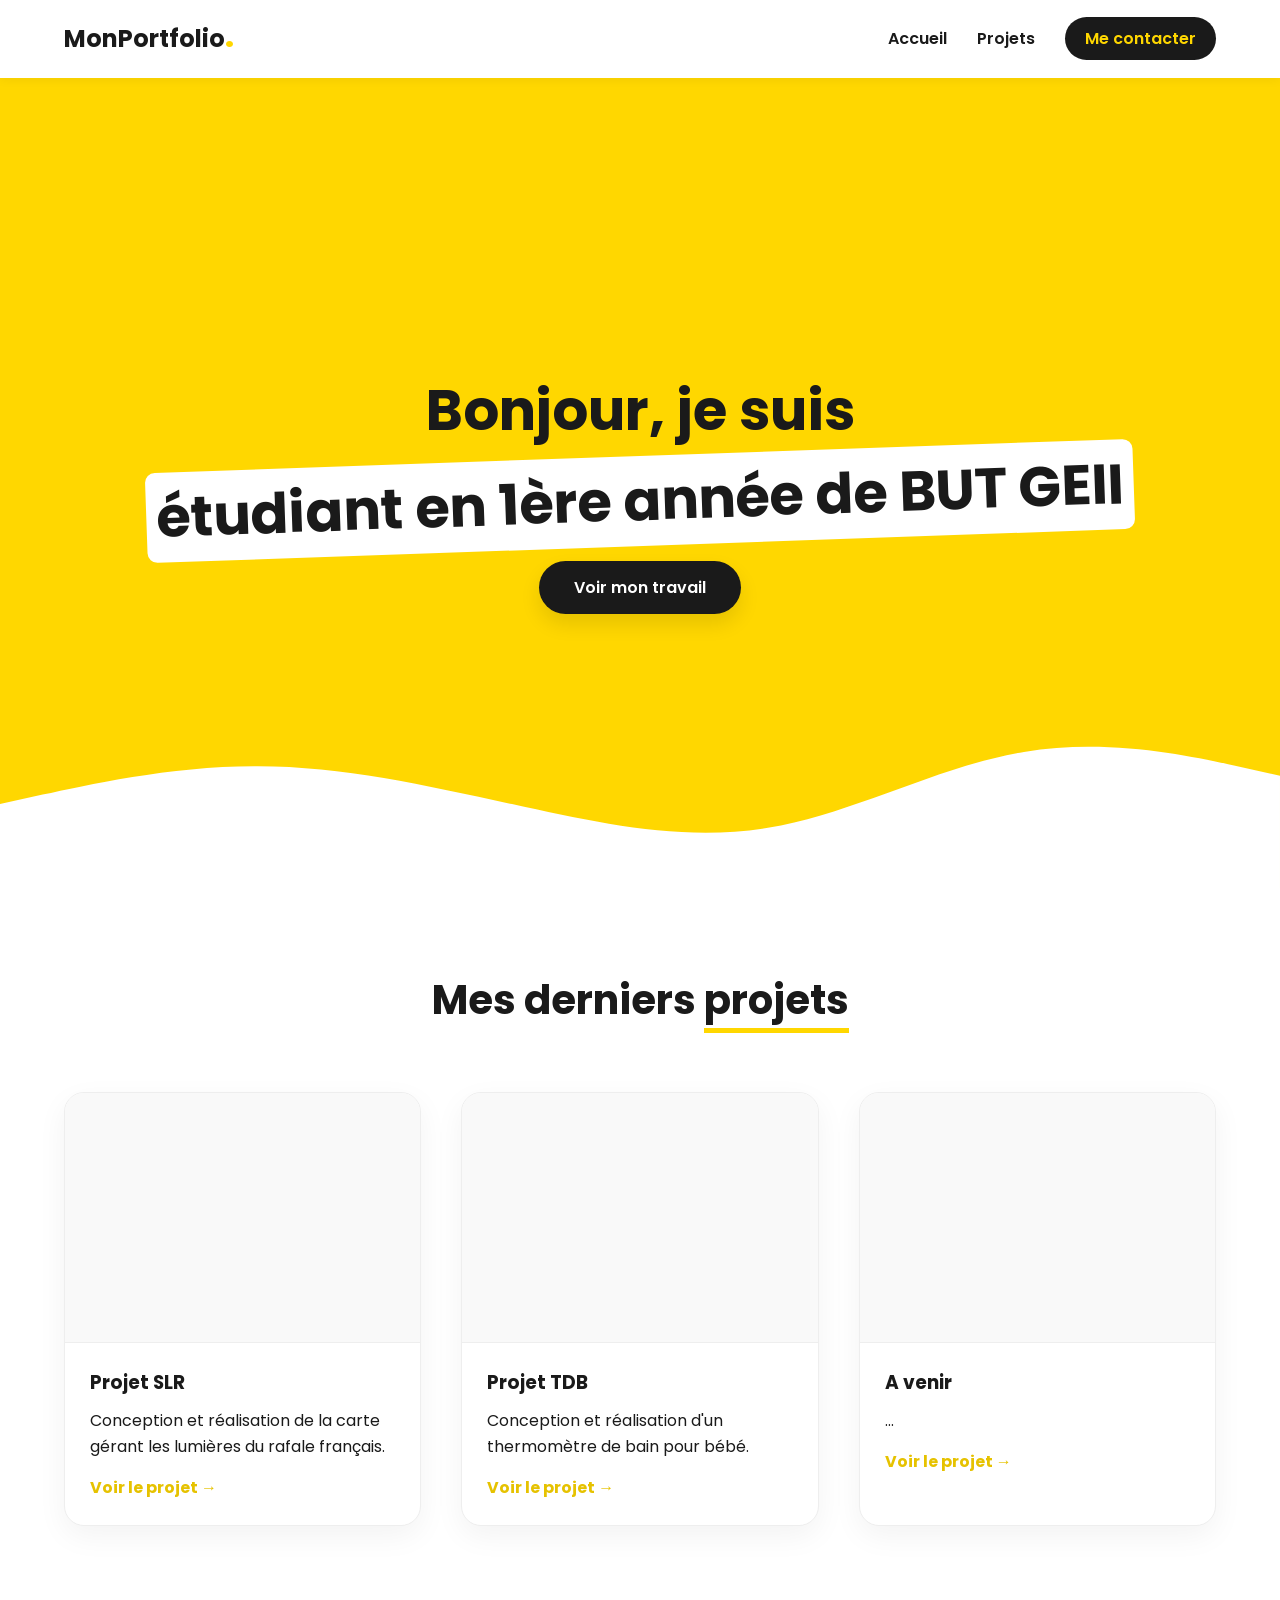
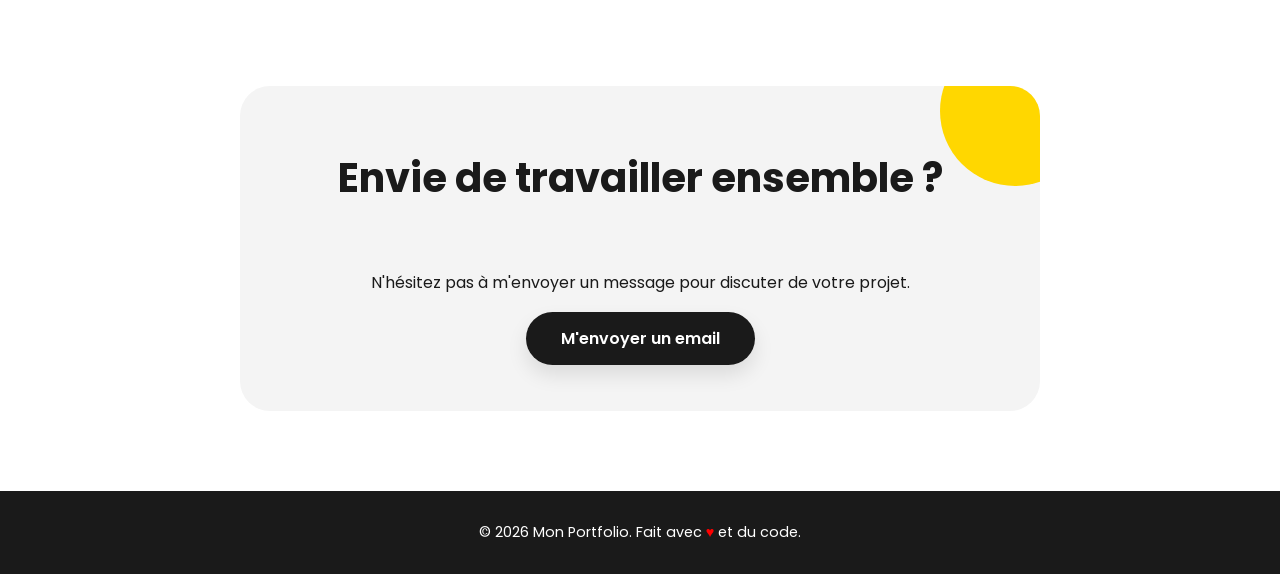
==== index.html @ 31f03b9d "Add files via upload" ====
<!DOCTYPE html>
<html lang="fr">
<head>
    <meta charset="UTF-8">
    <meta name="viewport" content="width=device-width, initial-scale=1.0">
    <meta http-equiv="X-UA-Compatible" content="ie=edge">
    <title>Mon Portfolio Créatif</title>
    <link href="https://fonts.googleapis.com/css2?family=Poppins:wght@300;600&display=swap" rel="stylesheet">
    <link rel="stylesheet" href="style.css">
</head>
<body>

    <nav class="navbar">
        <div class="logo">MonPortfolio<span class="dot">.</span></div>
        <ul>
            <li><a href="#hero">Accueil</a></li>
            <li><a href="#projets">Projets</a></li>
            <li><a href="#contact" class="btn-nav">Me contacter</a></li>
        </ul>
    </nav>

    <header id="hero">
        <div class="hero-content">
            <h1>Bonjour, je suis <span class="highlight">étudiant en 1ère année de BUT GEII</span></h1>
            <p></p>
            <a href="#projets" class="btn-main">Voir mon travail</a>
        </div>
        <div class="wave">
            <svg viewBox="0 0 1440 320" xmlns="http://www.w3.org/2000/svg">
                <path fill="#ffffff" fill-opacity="1" d="M0,224L48,213.3C96,203,192,181,288,181.3C384,181,480,203,576,224C672,245,768,267,864,250.7C960,235,1056,181,1152,165.3C1248,149,1344,171,1392,181.3L1440,192L1440,320L1392,320C1344,320,1248,320,1152,320C1056,320,960,320,864,320C768,320,672,320,576,320C480,320,384,320,288,320C192,320,96,320,48,320L0,320Z"></path>
            </svg>
        </div>
    </header>

    <main>
        <section id="projets">
            <h2>Mes derniers <span class="underline">projets</span></h2>
            
            <div class="grid-projets">
               <article class="card">
                    <div class="card-img img-SLR"></div>
                    
                    <div class="card-content">
                        <h3>Projet SLR</h3>
                        <p>Conception et réalisation de la carte gérant les lumières du rafale français.</p>
                        <a href="#">Voir le projet &rarr;</a>
                    </div> </article>

                <article class="card">
                    <div class="card-img img-TDB"></div> 
                    
                    <div class="card-content">
                        <h3>Projet TDB</h3>
                        <p>Conception et réalisation d'un thermomètre de bain pour bébé.</p>
                        <a href="#">Voir le projet &rarr;</a>
                    </div>
                </article>

                <article class="card">
                    <div class="card-img"></div>
                    <div class="card-content">
                        <h3>A venir</h3>
                        <p>...</p>
                        <a href="#">Voir le projet &rarr;</a>
                    </div>
                </article>
            </div>
        </section>

        <section id="contact">
            <div class="contact-box">
                <h2>Envie de travailler ensemble ?</h2>
                <p>N'hésitez pas à m'envoyer un message pour discuter de votre projet.</p>
                <a href="mailto:monemail@gmail.com" class="btn-main">M'envoyer un email</a>
            </div>
        </section>
    </main>

    <footer>
        <p>&copy; 2026 Mon Portfolio. Fait avec <span style="color:red">&hearts;</span> et du code.</p>
    </footer>

    <script src="script.js"></script>
</body>
</html>
---- style.css ----
/* --- RESET & VARIABLES --- */
:root {
    --primary: #FFD700; /* Jaune soleil */
    --primary-dark: #e6c200; /* Jaune plus foncé pour le survol */
    --dark: #1a1a1a;
    --light: #f4f4f4;
    --white: #ffffff;
    --font-main: 'Poppins', sans-serif;
}

* {
    margin: 0;
    padding: 0;
    box-sizing: border-box;
}

body {
    font-family: var(--font-main);
    background-color: var(--white);
    color: var(--dark);
    line-height: 1.6;
}

a { text-decoration: none; color: inherit; }
ul { list-style: none; }

/* --- NAVIGATION --- */
.navbar {
    display: flex;
    justify-content: space-between;
    align-items: center;
    padding: 20px 5%;
    background: var(--white);
    position: sticky; /* La barre reste en haut */
    top: 0;
    z-index: 1000;
    box-shadow: 0 2px 10px rgba(0,0,0,0.05);
}

.logo {
    font-weight: 700;
    font-size: 1.5rem;
}

.dot { color: var(--primary); font-size: 2rem; line-height: 0; }

.navbar ul { display: flex; gap: 30px; align-items: center; }

.navbar a {
    font-weight: 600;
    transition: color 0.3s;
}

.navbar a:hover { color: var(--primary-dark); }

/* Bouton spécial dans le menu */
.btn-nav {
    background: var(--dark);
    color: var(--primary) !important;
    padding: 10px 20px;
    border-radius: 50px; /* Forme pilule */
    transition: transform 0.3s ease;
}

.btn-nav:hover { transform: scale(1.05); }

/* --- HERO SECTION (HEADER) --- */
header {
    background-color: var(--primary); /* Fond jaune */
    height: 90vh; /* Prend presque tout l'écran */
    display: flex;
    flex-direction: column;
    justify-content: center;
    align-items: center;
    text-align: center;
    position: relative;
}

.hero-content h1 {
    font-size: 3.5rem;
    margin-bottom: 20px;
    color: var(--dark);
}

.highlight {
    background: var(--white);
    padding: 0 10px;
    border-radius: 10px; /* Coins arrondis légers */
    transform: rotate(-2deg); /* Petite rotation sympa */
    display: inline-block;
}

.hero-content p {
    font-size: 1.2rem;
    margin-bottom: 30px;
    max-width: 600px;
}

/* Bouton principal */
.btn-main {
    background: var(--dark);
    color: var(--white);
    padding: 15px 35px;
    font-weight: 600;
    border-radius: 50px;
    box-shadow: 0 10px 20px rgba(0,0,0,0.1);
    transition: all 0.3s ease;
}

.btn-main:hover {
    background: var(--white);
    color: var(--dark);
    transform: translateY(-5px);
}

/* La vague SVG en bas */
.wave {
    position: absolute;
    bottom: -1px; /* Pour éviter ligne blanche */
    left: 0;
    width: 100%;
    line-height: 0;
}

/* --- SECTION PROJETS --- */
#projets {
    padding: 80px 5%;
    background-color: var(--white);
}

h2 {
    text-align: center;
    font-size: 2.5rem;
    margin-bottom: 60px;
}

.underline {
    border-bottom: 5px solid var(--primary);
}

.grid-projets {
    display: grid;
    grid-template-columns: repeat(auto-fit, minmax(300px, 1fr)); /* Responsive auto */
    gap: 40px;
}

/* Cartes Projets */
.card {
    background: var(--white);
    border-radius: 20px; /* Formes arrondies */
    overflow: hidden;
    box-shadow: 0 10px 30px rgba(0,0,0,0.05);
    transition: transform 0.3s ease;
    border: 1px solid #eee;
}

.card:hover {
    transform: translateY(-10px);
    border-color: var(--primary);
}

.card-img {
    width: 100%;       /* Prend toute la largeur de la carte */
    height: 250px;     /* Hauteur FIXE pour que toutes les cartes soient égales */
    background-color: #f9f9f9; /* Couleur de fond derrière l'image */
    
    /* LA MAGIE POUR QUE L'IMAGE FIT BIEN : */
    background-size: contain;   /* Affiche l'image ENTIÈRE (pas de crop/zoom) */
    background-position: center; /* Centre l'image */
    background-repeat: no-repeat; /* Pas de répétition */
    border-bottom: 1px solid #eee; /* Petite séparation visuelle */
}

/* Tes images spécifiques */
.img-SLR {
    background-image: url('images/SLR.jpg');
}

.img-TDB {
    background-image: url('images/TDB.jpg');
}

.card-content { padding: 25px; }

.card-content h3 { margin-bottom: 10px; }

.card-content a {
    color: var(--primary-dark);
    font-weight: 700;
    margin-top: 15px;
    display: inline-block;
}

/* --- SECTION CONTACT --- */
#contact {
    padding: 80px 5%;
    display: flex;
    justify-content: center;
}

.contact-box {
    background: var(--light);
    padding: 60px;
    border-radius: 30px; /* Grosse courbe */
    text-align: center;
    width: 100%;
    max-width: 800px;
    position: relative;
    overflow: hidden;
}

/* Petite décoration jaune derrière */
.contact-box::before {
    content: '';
    position: absolute;
    top: -50px;
    right: -50px;
    width: 150px;
    height: 150px;
    background: var(--primary);
    border-radius: 50%;
    z-index: 0;
}

.contact-box h2, .contact-box p, .contact-box a {
    position: relative;
    z-index: 1;
}

.contact-box p { margin-bottom: 30px; }

/* --- FOOTER --- */
footer {
    text-align: center;
    padding: 30px;
    background: var(--dark);
    color: var(--white);
    font-size: 0.9rem;
}
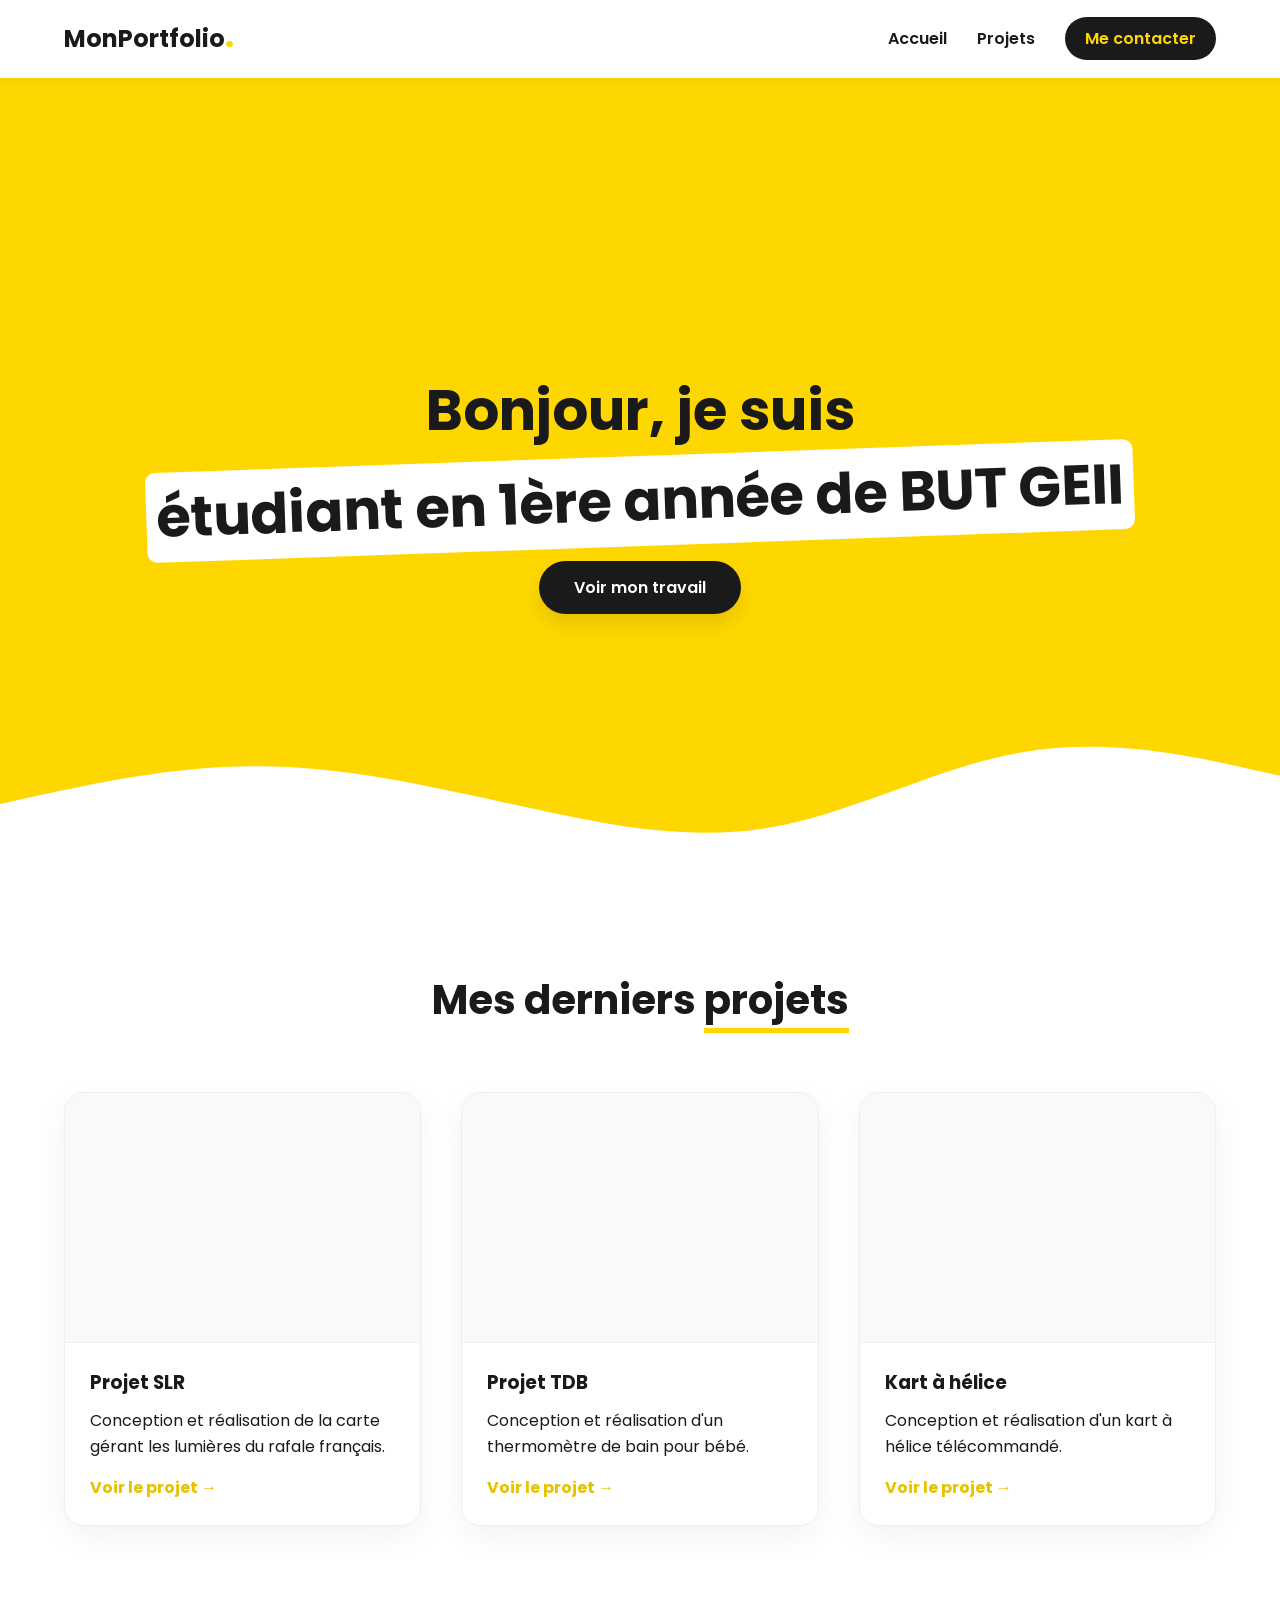
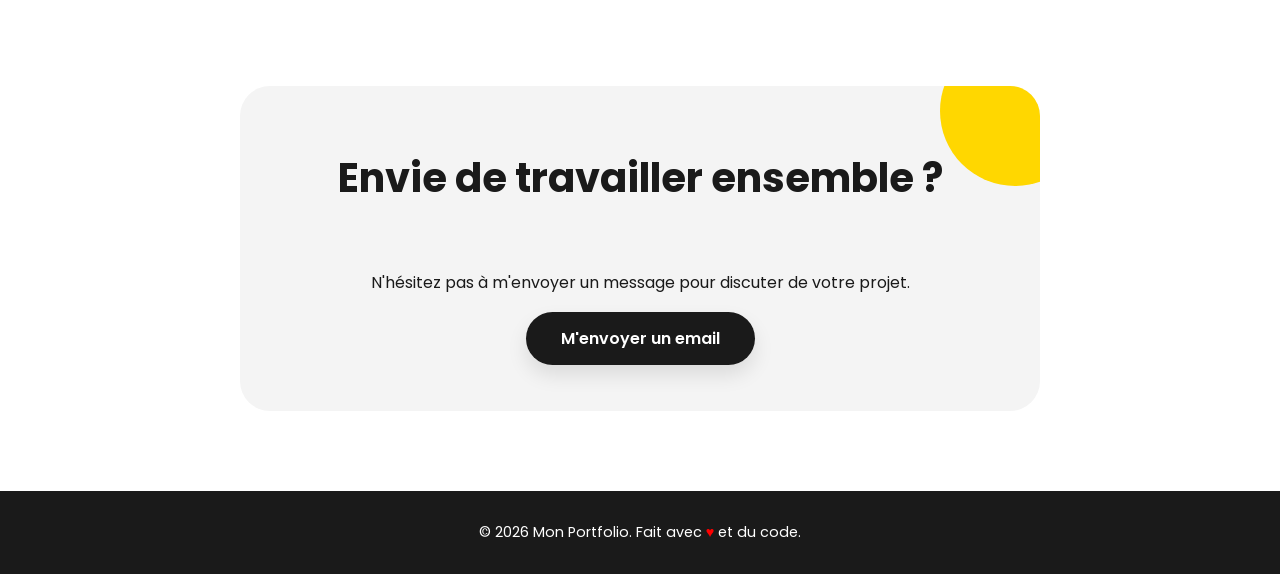
==== commit 06150b00: "Update index.html" ====
--- a/index.html
+++ b/index.html
@@ -59,8 +59,8 @@
                 <article class="card">
                     <div class="card-img"></div>
                     <div class="card-content">
-                        <h3>A venir</h3>
-                        <p>...</p>
+                        <h3>Kart à hélice</h3>
+                        <p>Conception et réalisation d'un kart à hélice télécommandé.</p>
                         <a href="#">Voir le projet &rarr;</a>
                     </div>
                 </article>
@@ -71,7 +71,7 @@
             <div class="contact-box">
                 <h2>Envie de travailler ensemble ?</h2>
                 <p>N'hésitez pas à m'envoyer un message pour discuter de votre projet.</p>
-                <a href="mailto:monemail@gmail.com" class="btn-main">M'envoyer un email</a>
+                <a href="mailto:aymeric.noirot@etu.u-bordeaux.fr" class="btn-main">M'envoyer un email</a>
             </div>
         </section>
     </main>
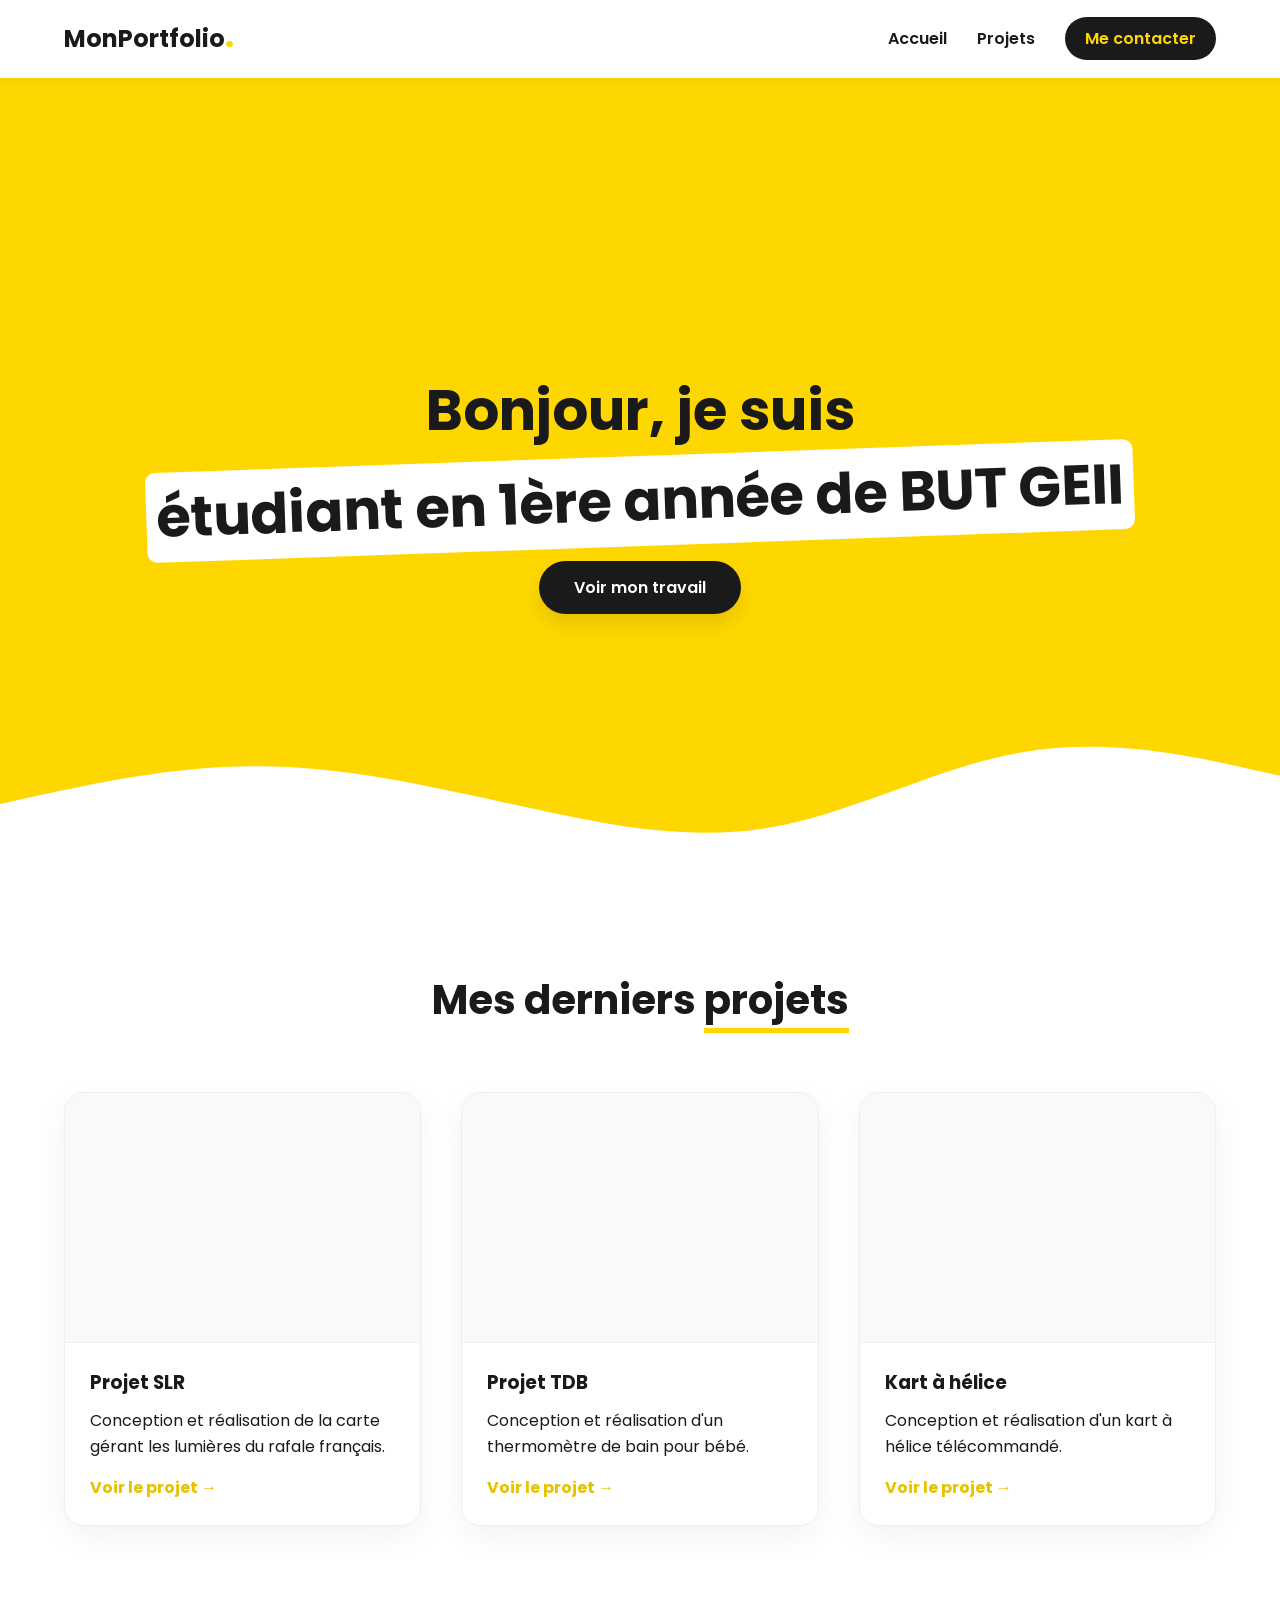
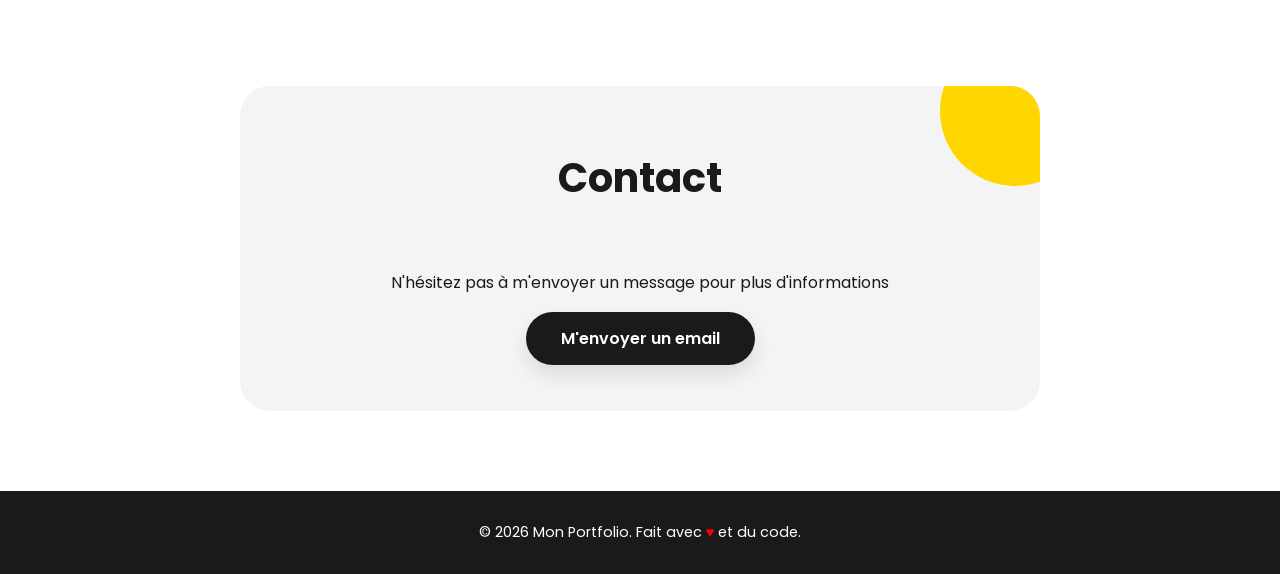
==== commit 2fcc5fb7: "maj" ====
--- a/index.html
+++ b/index.html
@@ -69,8 +69,8 @@
 
         <section id="contact">
             <div class="contact-box">
-                <h2>Envie de travailler ensemble ?</h2>
-                <p>N'hésitez pas à m'envoyer un message pour discuter de votre projet.</p>
+                <h2>Contact</h2>
+                <p>N'hésitez pas à m'envoyer un message pour plus d'informations</p>
                 <a href="mailto:aymeric.noirot@etu.u-bordeaux.fr" class="btn-main">M'envoyer un email</a>
             </div>
         </section>
--- a/style.css
+++ b/style.css
@@ -1,7 +1,7 @@
 /* --- RESET & VARIABLES --- */
 :root {
-    --primary: #FFD700; /* Jaune soleil */
-    --primary-dark: #e6c200; /* Jaune plus foncé pour le survol */
+    --primary: #FFD700; 
+    --primary-dark: #e6c200; 
     --dark: #1a1a1a;
     --light: #f4f4f4;
     --white: #ffffff;
@@ -31,7 +31,7 @@
     align-items: center;
     padding: 20px 5%;
     background: var(--white);
-    position: sticky; /* La barre reste en haut */
+    position: sticky; 
     top: 0;
     z-index: 1000;
     box-shadow: 0 2px 10px rgba(0,0,0,0.05);
@@ -53,21 +53,20 @@
 
 .navbar a:hover { color: var(--primary-dark); }
 
-/* Bouton spécial dans le menu */
 .btn-nav {
     background: var(--dark);
     color: var(--primary) !important;
     padding: 10px 20px;
-    border-radius: 50px; /* Forme pilule */
+    border-radius: 50px;
     transition: transform 0.3s ease;
 }
 
 .btn-nav:hover { transform: scale(1.05); }
 
-/* --- HERO SECTION (HEADER) --- */
+/* --- Hero (HEADER) --- */
 header {
-    background-color: var(--primary); /* Fond jaune */
-    height: 90vh; /* Prend presque tout l'écran */
+    background-color: var(--primary);
+    height: 90vh; 
     display: flex;
     flex-direction: column;
     justify-content: center;
@@ -85,8 +84,8 @@
 .highlight {
     background: var(--white);
     padding: 0 10px;
-    border-radius: 10px; /* Coins arrondis légers */
-    transform: rotate(-2deg); /* Petite rotation sympa */
+    border-radius: 10px;
+    transform: rotate(-2deg);
     display: inline-block;
 }
 
@@ -112,11 +111,10 @@
     color: var(--dark);
     transform: translateY(-5px);
 }
-
-/* La vague SVG en bas */
+/* Vague décorative en bas du header */
 .wave {
     position: absolute;
-    bottom: -1px; /* Pour éviter ligne blanche */
+    bottom: -1px; 
     left: 0;
     width: 100%;
     line-height: 0;
@@ -140,14 +138,14 @@
 
 .grid-projets {
     display: grid;
-    grid-template-columns: repeat(auto-fit, minmax(300px, 1fr)); /* Responsive auto */
+    grid-template-columns: repeat(auto-fit, minmax(300px, 1fr)); 
     gap: 40px;
 }
 
 /* Cartes Projets */
 .card {
     background: var(--white);
-    border-radius: 20px; /* Formes arrondies */
+    border-radius: 20px; 
     overflow: hidden;
     box-shadow: 0 10px 30px rgba(0,0,0,0.05);
     transition: transform 0.3s ease;
@@ -160,18 +158,17 @@
 }
 
 .card-img {
-    width: 100%;       /* Prend toute la largeur de la carte */
-    height: 250px;     /* Hauteur FIXE pour que toutes les cartes soient égales */
-    background-color: #f9f9f9; /* Couleur de fond derrière l'image */
+    width: 100%;  
+    height: 250px;     
+    background-color: #f9f9f9; 
     
-    /* LA MAGIE POUR QUE L'IMAGE FIT BIEN : */
-    background-size: contain;   /* Affiche l'image ENTIÈRE (pas de crop/zoom) */
-    background-position: center; /* Centre l'image */
-    background-repeat: no-repeat; /* Pas de répétition */
-    border-bottom: 1px solid #eee; /* Petite séparation visuelle */
-}
-
-/* Tes images spécifiques */
+    background-size: contain;   
+    background-position: center; 
+    background-repeat: no-repeat; 
+    border-bottom: 1px solid #eee;
+}
+
+/*images*/
 .img-SLR {
     background-image: url('images/SLR.jpg');
 }
@@ -201,7 +198,7 @@
 .contact-box {
     background: var(--light);
     padding: 60px;
-    border-radius: 30px; /* Grosse courbe */
+    border-radius: 30px;
     text-align: center;
     width: 100%;
     max-width: 800px;
@@ -209,7 +206,6 @@
     overflow: hidden;
 }
 
-/* Petite décoration jaune derrière */
 .contact-box::before {
     content: '';
     position: absolute;
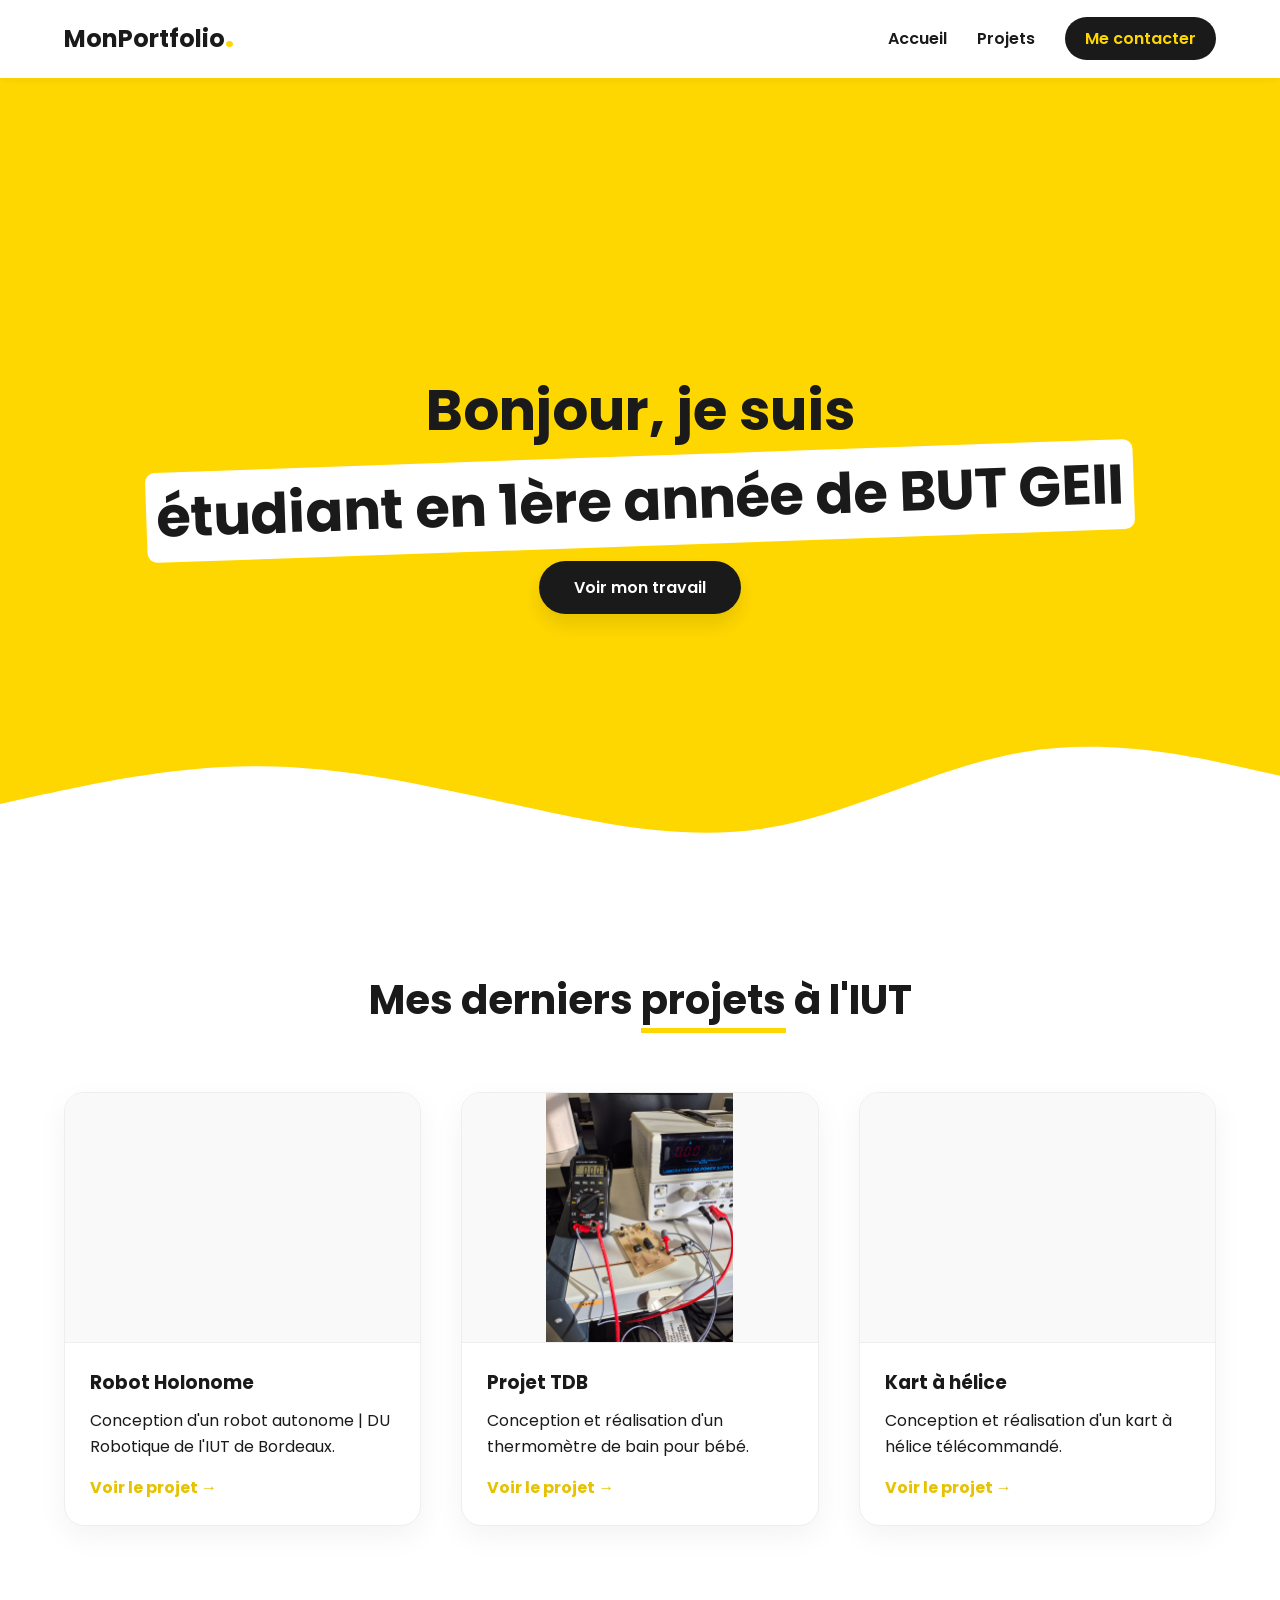
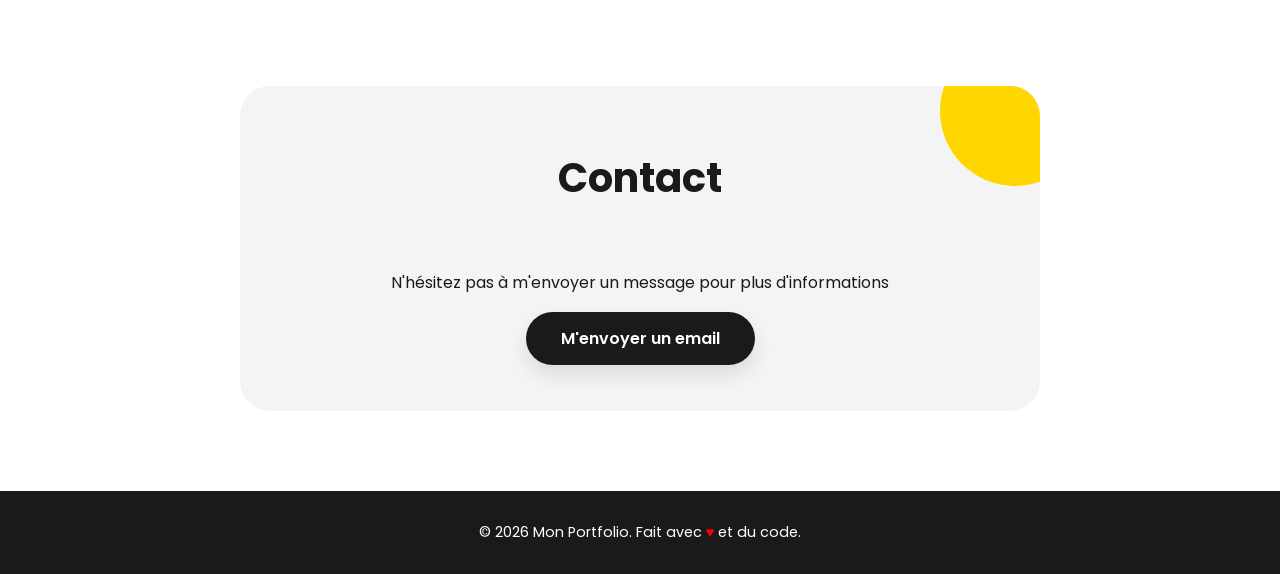
==== commit c429969b: "images" ====
--- a/index.html
+++ b/index.html
@@ -34,16 +34,16 @@
 
     <main>
         <section id="projets">
-            <h2>Mes derniers <span class="underline">projets</span></h2>
+            <h2>Mes derniers <span class="underline">projets</span> à l'IUT</h2>
             
             <div class="grid-projets">
                <article class="card">
-                    <div class="card-img img-SLR"></div>
+                    <div class="card-img img-holonome"></div>
                     
                     <div class="card-content">
-                        <h3>Projet SLR</h3>
-                        <p>Conception et réalisation de la carte gérant les lumières du rafale français.</p>
-                        <a href="#">Voir le projet &rarr;</a>
+                        <h3>Robot Holonome</h3>
+                        <p>Conception d'un robot autonome | DU Robotique de l'IUT de Bordeaux.</p>
+                        <a href="#/projets/robot-holonome">Voir le projet &rarr;</a>
                     </div> </article>
 
                 <article class="card">
@@ -52,16 +52,16 @@
                     <div class="card-content">
                         <h3>Projet TDB</h3>
                         <p>Conception et réalisation d'un thermomètre de bain pour bébé.</p>
-                        <a href="#">Voir le projet &rarr;</a>
+                        <a href="#/projets/projet TDB">Voir le projet &rarr;</a>
                     </div>
                 </article>
 
                 <article class="card">
-                    <div class="card-img"></div>
+                    <div class="card-img img-KAH"></div>
                     <div class="card-content">
                         <h3>Kart à hélice</h3>
                         <p>Conception et réalisation d'un kart à hélice télécommandé.</p>
-                        <a href="#">Voir le projet &rarr;</a>
+                        <a href="#/projets/kart-a-helice">Voir le projet &rarr;</a>
                     </div>
                 </article>
             </div>
--- a/style.css
+++ b/style.css
@@ -1,3 +1,7 @@
+html {
+    scroll-behavior: smooth;
+}
+
 /* --- RESET & VARIABLES --- */
 :root {
     --primary: #FFD700; 
@@ -118,6 +122,7 @@
     left: 0;
     width: 100%;
     line-height: 0;
+    pointer-events: none;
 }
 
 /* --- SECTION PROJETS --- */
@@ -169,8 +174,12 @@
 }
 
 /*images*/
-.img-SLR {
-    background-image: url('images/SLR.jpg');
+.img-robot-holonome {
+    background-image: url('images/holonome.jpg');
+}
+
+.img-kah {
+    background-image: url('images/KAH.jpg');
 }
 
 .img-TDB {
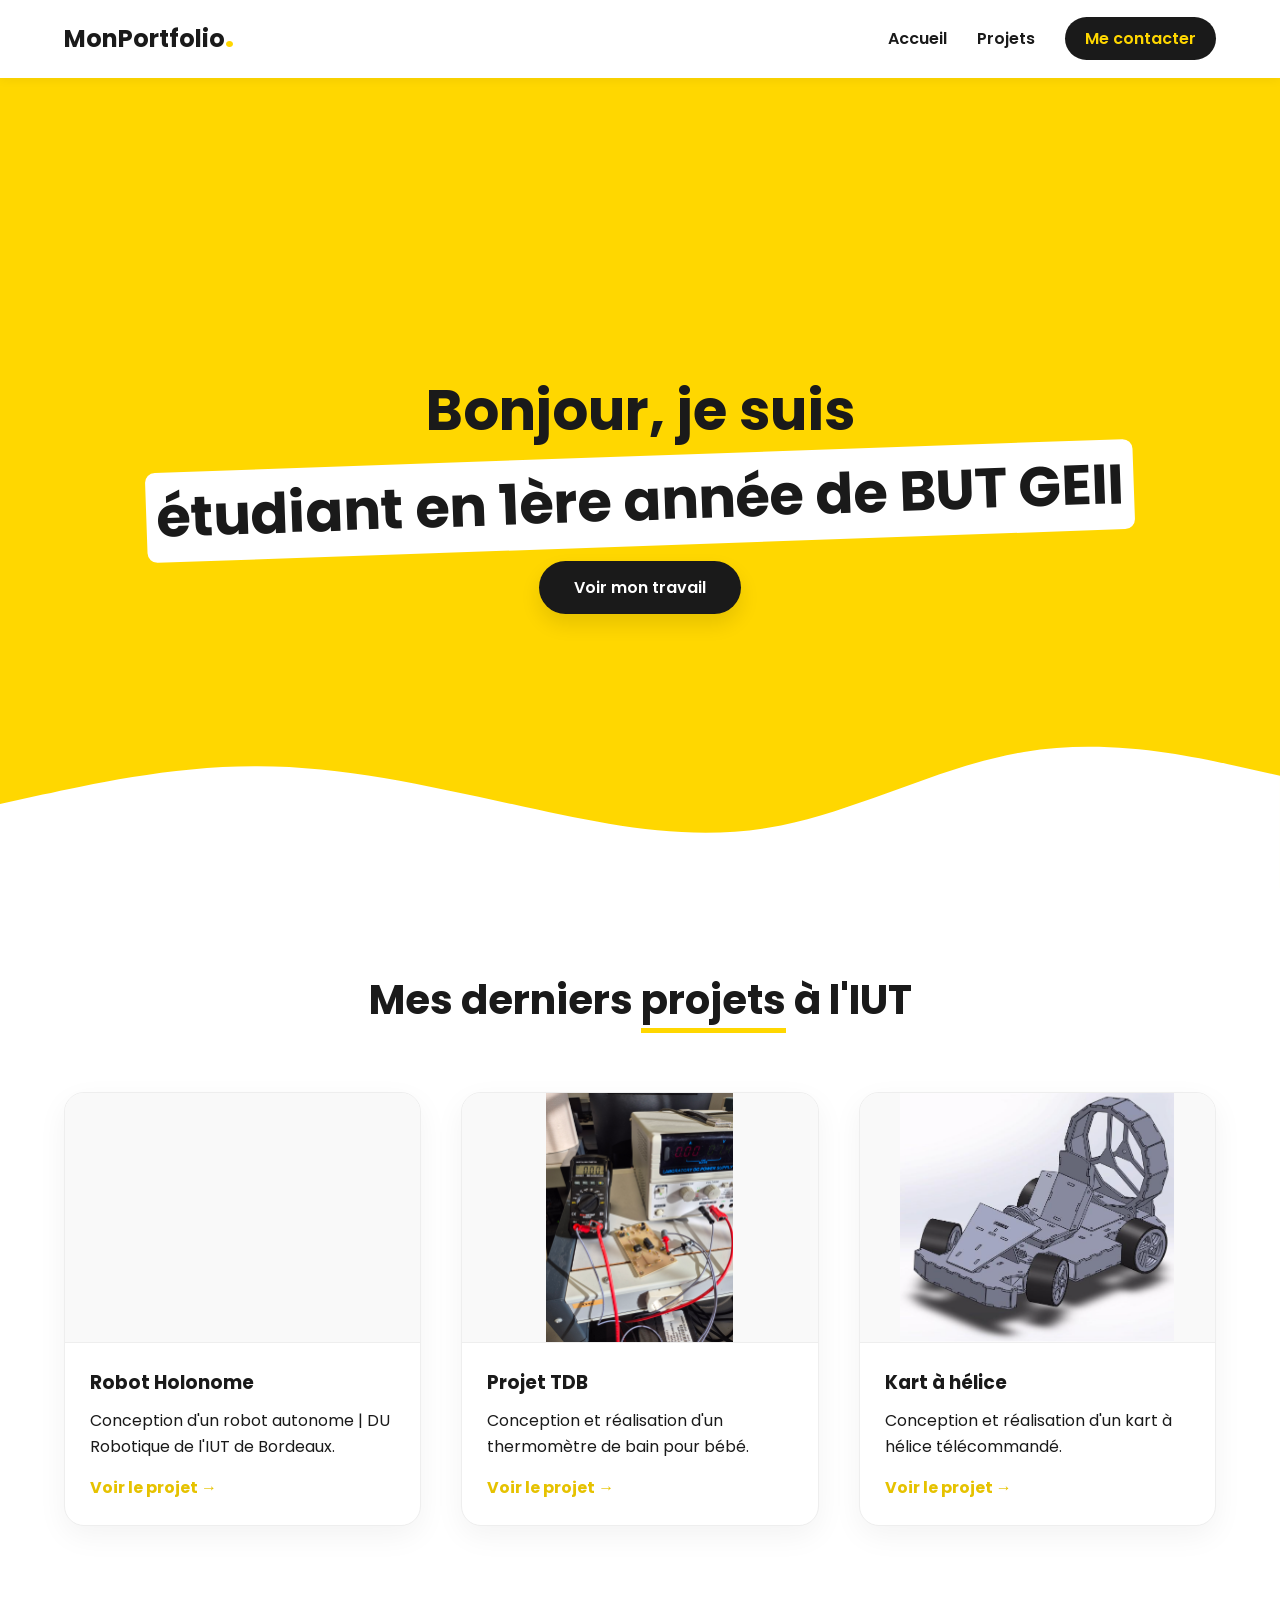
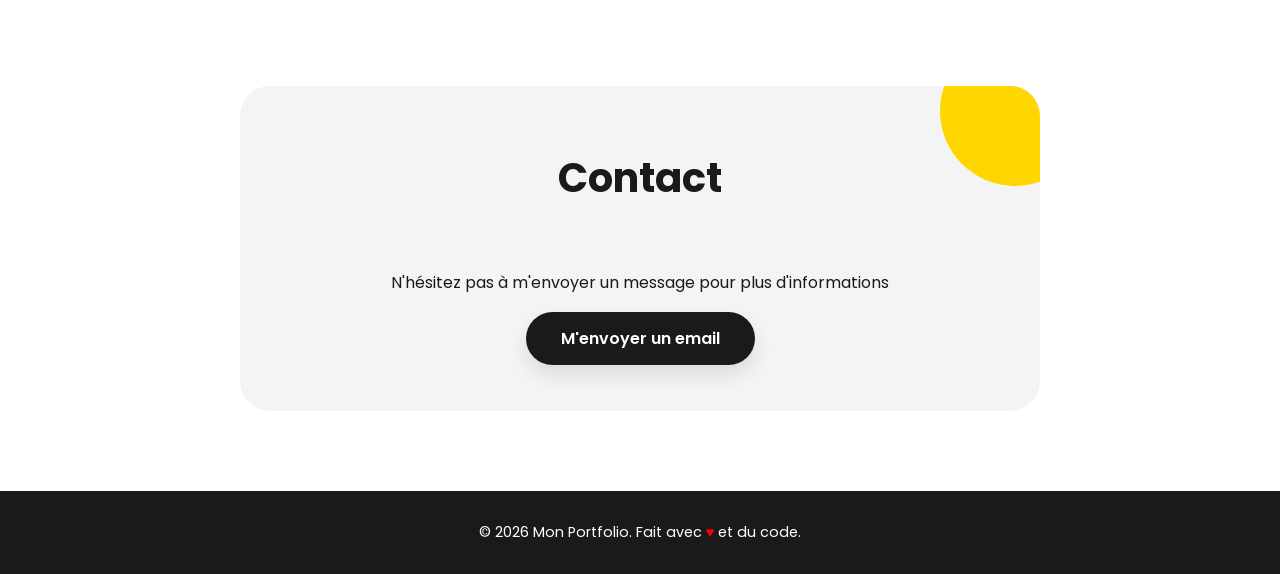
==== commit bdc94325: "image fix" ====
--- a/index.html
+++ b/index.html
@@ -43,7 +43,7 @@
                     <div class="card-content">
                         <h3>Robot Holonome</h3>
                         <p>Conception d'un robot autonome | DU Robotique de l'IUT de Bordeaux.</p>
-                        <a href="#/projets/robot-holonome">Voir le projet &rarr;</a>
+                        <a href="projets/robot-holonome.html">Voir le projet &rarr;</a>
                     </div> </article>
 
                 <article class="card">
@@ -52,7 +52,7 @@
                     <div class="card-content">
                         <h3>Projet TDB</h3>
                         <p>Conception et réalisation d'un thermomètre de bain pour bébé.</p>
-                        <a href="#/projets/projet TDB">Voir le projet &rarr;</a>
+                        <a href="projets/tdb.html">Voir le projet &rarr;</a>
                     </div>
                 </article>
 
@@ -61,7 +61,7 @@
                     <div class="card-content">
                         <h3>Kart à hélice</h3>
                         <p>Conception et réalisation d'un kart à hélice télécommandé.</p>
-                        <a href="#/projets/kart-a-helice">Voir le projet &rarr;</a>
+                        <a href="projets/kah.html">Voir le projet &rarr;</a>
                     </div>
                 </article>
             </div>
--- a/style.css
+++ b/style.css
@@ -178,7 +178,7 @@
     background-image: url('images/holonome.jpg');
 }
 
-.img-kah {
+.img-KAH {
     background-image: url('images/KAH.jpg');
 }
 
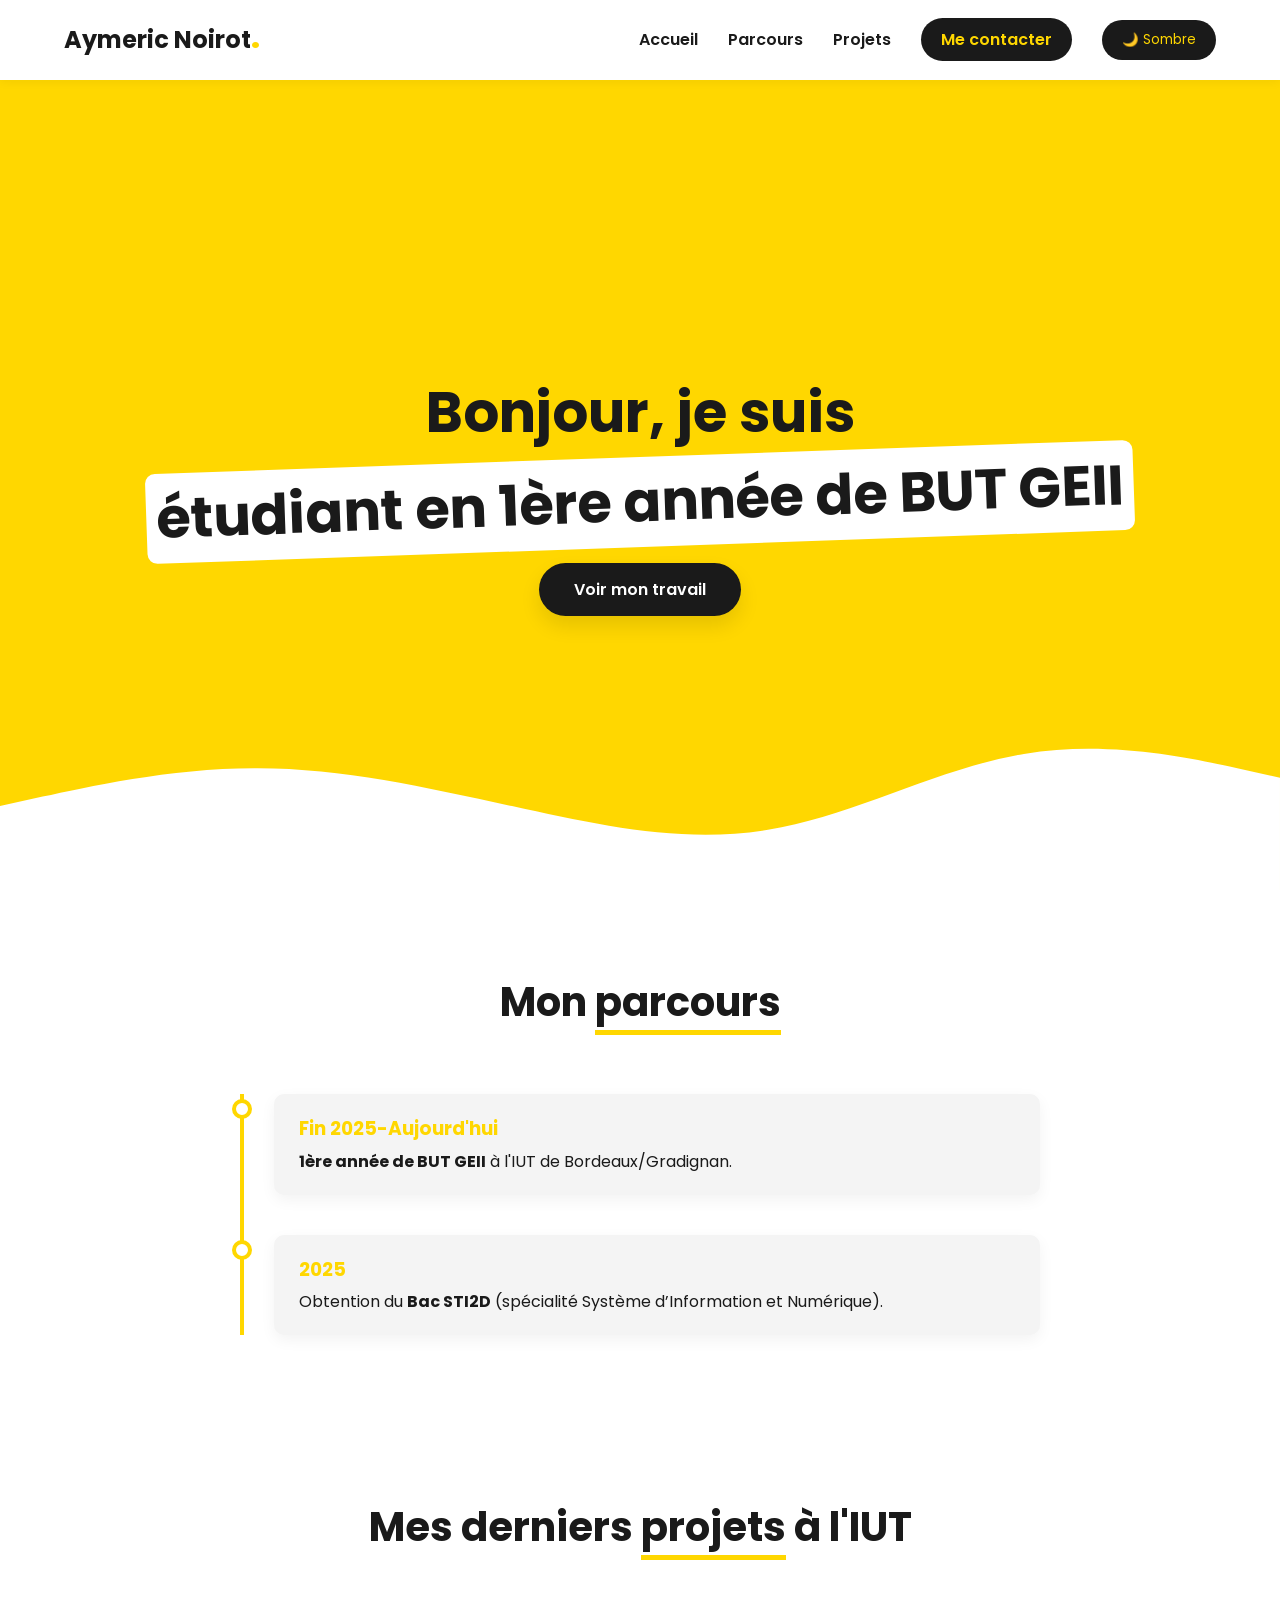
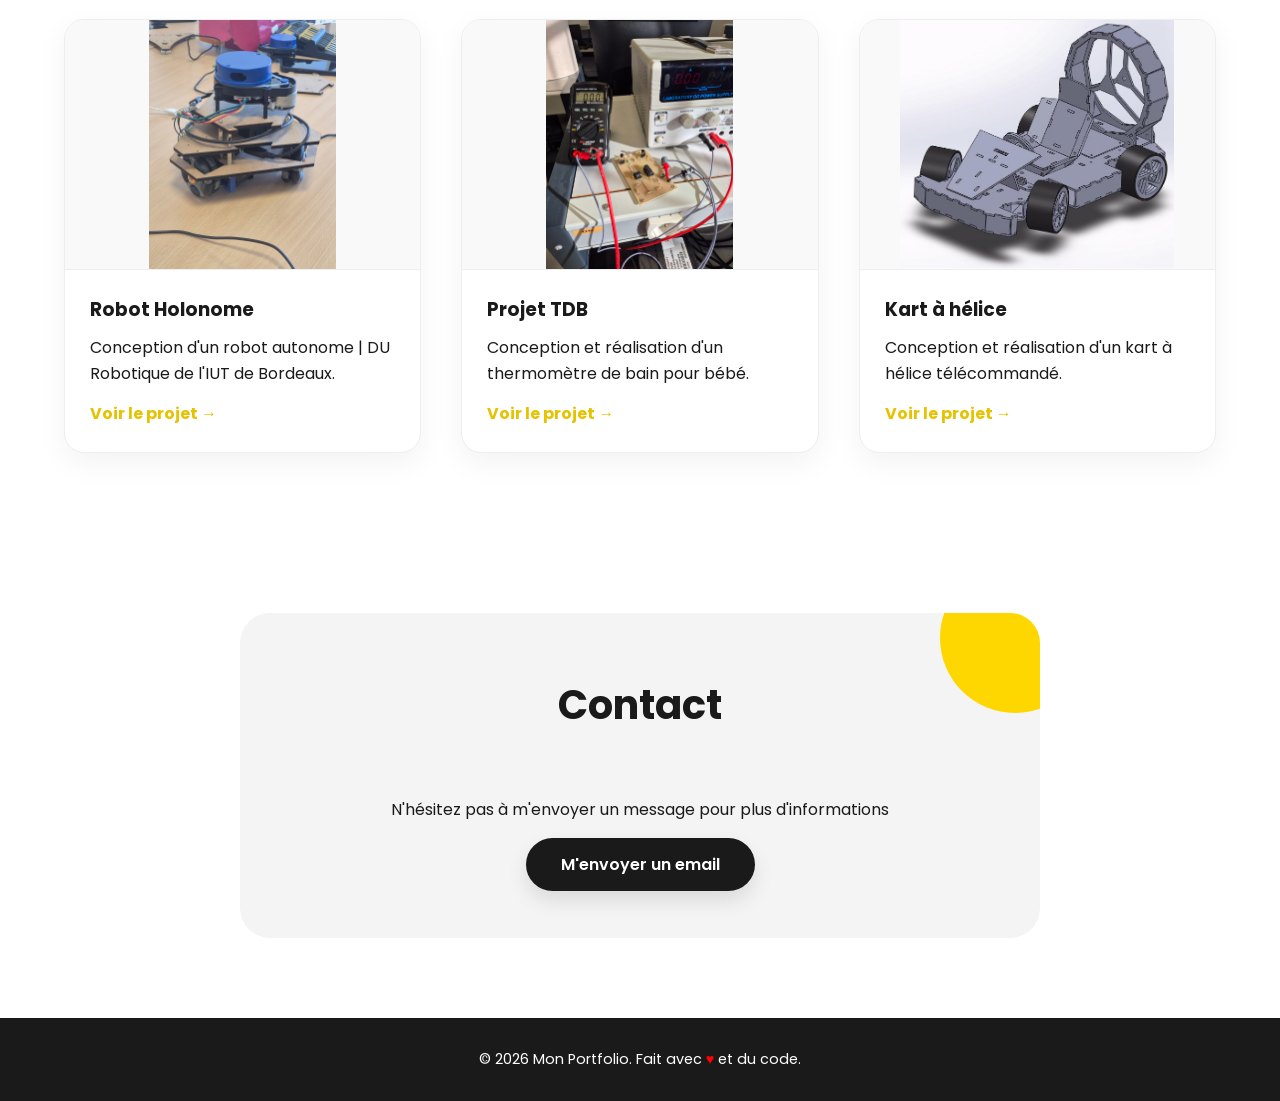
==== commit cf15e77f: "ajout page kah" ====
--- a/index.html
+++ b/index.html
@@ -1,21 +1,32 @@
 <!DOCTYPE html>
 <html lang="fr">
+
+<head>
+    <link rel="stylesheet" href="style.css"> <script>
+        if (localStorage.getItem('theme') === 'dark') {
+            document.documentElement.setAttribute('data-theme', 'dark');
+        }
+    </script>
+</head>
+
 <head>
     <meta charset="UTF-8">
     <meta name="viewport" content="width=device-width, initial-scale=1.0">
     <meta http-equiv="X-UA-Compatible" content="ie=edge">
-    <title>Mon Portfolio Créatif</title>
+    <title>Portfolio GEII</title>
     <link href="https://fonts.googleapis.com/css2?family=Poppins:wght@300;600&display=swap" rel="stylesheet">
     <link rel="stylesheet" href="style.css">
 </head>
 <body>
 
     <nav class="navbar">
-        <div class="logo">MonPortfolio<span class="dot">.</span></div>
+        <div class="logo">Aymeric Noirot<span class="dot">.</span></div>
         <ul>
             <li><a href="#hero">Accueil</a></li>
+            <li><a href="#parcours">Parcours</a></li>
             <li><a href="#projets">Projets</a></li>
             <li><a href="#contact" class="btn-nav">Me contacter</a></li>
+            <li><button id="theme-toggle" class="btn-nav" style="cursor: pointer; border: none; font-family: inherit;">🌙 Sombre</button></li>
         </ul>
     </nav>
 
@@ -27,18 +38,38 @@
         </div>
         <div class="wave">
             <svg viewBox="0 0 1440 320" xmlns="http://www.w3.org/2000/svg">
-                <path fill="#ffffff" fill-opacity="1" d="M0,224L48,213.3C96,203,192,181,288,181.3C384,181,480,203,576,224C672,245,768,267,864,250.7C960,235,1056,181,1152,165.3C1248,149,1344,171,1392,181.3L1440,192L1440,320L1392,320C1344,320,1248,320,1152,320C1056,320,960,320,864,320C768,320,672,320,576,320C480,320,384,320,288,320C192,320,96,320,48,320L0,320Z"></path>
+                <path fill-opacity="1" d="M0,224L48,213.3C96,203,192,181,288,181.3C384,181,480,203,576,224C672,245,768,267,864,250.7C960,235,1056,181,1152,165.3C1248,149,1344,171,1392,181.3L1440,192L1440,320L1392,320C1344,320,1248,320,1152,320C1056,320,960,320,864,320C768,320,672,320,576,320C480,320,384,320,288,320C192,320,96,320,48,320L0,320Z"></path>
             </svg>
         </div>
     </header>
 
+    <main>
+        <section id="parcours">
+            <h2>Mon <span class="underline">parcours</span></h2>
+            <div class="timeline">
+                <div class="timeline-item">
+                    <div class="timeline-dot"></div>
+                    <div class="timeline-content">
+                        <h3> Fin 2025-Aujourd'hui</h3>
+                        <p><strong>1ère année de BUT GEII</strong> à l'IUT de Bordeaux/Gradignan.</p>
+                    </div>
+                </div>
+                <div class="timeline-item">
+                    <div class="timeline-dot"></div>
+                    <div class="timeline-content">
+                        <h3>2025</h3>
+                        <p>Obtention du <strong>Bac STI2D</strong> (spécialité Système d’Information et Numérique).</p>
+                    </div>
+                </div>
+            </div>
+        </section>
     <main>
         <section id="projets">
             <h2>Mes derniers <span class="underline">projets</span> à l'IUT</h2>
             
             <div class="grid-projets">
                <article class="card">
-                    <div class="card-img img-holonome"></div>
+                    <div class="card-img img-robot-holonome"></div>
                     
                     <div class="card-content">
                         <h3>Robot Holonome</h3>
--- a/style.css
+++ b/style.css
@@ -153,7 +153,7 @@
     border-radius: 20px; 
     overflow: hidden;
     box-shadow: 0 10px 30px rgba(0,0,0,0.05);
-    transition: transform 0.3s ease;
+    transition: transform 0.3s ease, background-color 0.5s ease, border-color 0.5s ease;
     border: 1px solid #eee;
 }
 
@@ -175,7 +175,7 @@
 
 /*images*/
 .img-robot-holonome {
-    background-image: url('images/holonome.jpg');
+    background-image: url('images/RobotHolonome.jpg');
 }
 
 .img-KAH {
@@ -241,4 +241,80 @@
     background: var(--dark);
     color: var(--white);
     font-size: 0.9rem;
+}
+
+/* --- THEME SOMBRE ET TRANSITIONS --- */
+body, .navbar, .contact-box, .btn-main, section, h1, h2, h3, p, .timeline-content {
+    transition: background-color 0.5s ease, color 0.5s ease, border-color 0.5s ease;
+}
+
+
+.wave path {
+    fill: var(--white);
+    transition: fill 0.5s ease;
+}
+
+[data-theme="dark"] {
+    --primary: #a855f7;
+    --primary-dark: #9333ea;
+    --dark: #f8f9fa;
+    --light: #1e1e24;
+    --white: #121215;
+}
+
+[data-theme="dark"] .card {
+    border-color: transparent;
+    background-color: var(--light);
+}
+
+[data-theme="dark"] .card-img {
+    border-bottom: 1px solid #2a2a30;
+    background-color: #121215;
+}
+
+/* --- SECTION PARCOURS --- */
+#parcours {
+    padding: 80px 5%;
+    background-color: var(--white);
+}
+
+.timeline {
+    max-width: 800px;
+    margin: 0 auto;
+    position: relative;
+    padding-left: 30px;
+    border-left: 4px solid var(--primary);
+}
+
+.timeline-item {
+    position: relative;
+    margin-bottom: 40px;
+}
+
+.timeline-item:last-child {
+    margin-bottom: 0;
+}
+
+.timeline-dot {
+    position: absolute;
+    left: -42px;
+    top: 5px;
+    width: 20px;
+    height: 20px;
+    background-color: var(--white);
+    border: 4px solid var(--primary);
+    border-radius: 50%;
+    transition: background-color 0.5s ease, border-color 0.5s ease;
+}
+
+.timeline-content {
+    background: var(--light);
+    padding: 20px 25px;
+    border-radius: 10px;
+    box-shadow: 0 5px 15px rgba(0,0,0,0.05);
+}
+
+.timeline-content h3 {
+    color: var(--primary);
+    margin-bottom: 5px;
 }
--- a/style.css
+++ b/style.css
@@ -153,7 +153,7 @@
     border-radius: 20px; 
     overflow: hidden;
     box-shadow: 0 10px 30px rgba(0,0,0,0.05);
-    transition: transform 0.3s ease;
+    transition: transform 0.3s ease, background-color 0.5s ease, border-color 0.5s ease;
     border: 1px solid #eee;
 }
 
@@ -175,7 +175,7 @@
 
 /*images*/
 .img-robot-holonome {
-    background-image: url('images/holonome.jpg');
+    background-image: url('images/RobotHolonome.jpg');
 }
 
 .img-KAH {
@@ -241,4 +241,80 @@
     background: var(--dark);
     color: var(--white);
     font-size: 0.9rem;
+}
+
+/* --- THEME SOMBRE ET TRANSITIONS --- */
+body, .navbar, .contact-box, .btn-main, section, h1, h2, h3, p, .timeline-content {
+    transition: background-color 0.5s ease, color 0.5s ease, border-color 0.5s ease;
+}
+
+
+.wave path {
+    fill: var(--white);
+    transition: fill 0.5s ease;
+}
+
+[data-theme="dark"] {
+    --primary: #a855f7;
+    --primary-dark: #9333ea;
+    --dark: #f8f9fa;
+    --light: #1e1e24;
+    --white: #121215;
+}
+
+[data-theme="dark"] .card {
+    border-color: transparent;
+    background-color: var(--light);
+}
+
+[data-theme="dark"] .card-img {
+    border-bottom: 1px solid #2a2a30;
+    background-color: #121215;
+}
+
+/* --- SECTION PARCOURS --- */
+#parcours {
+    padding: 80px 5%;
+    background-color: var(--white);
+}
+
+.timeline {
+    max-width: 800px;
+    margin: 0 auto;
+    position: relative;
+    padding-left: 30px;
+    border-left: 4px solid var(--primary);
+}
+
+.timeline-item {
+    position: relative;
+    margin-bottom: 40px;
+}
+
+.timeline-item:last-child {
+    margin-bottom: 0;
+}
+
+.timeline-dot {
+    position: absolute;
+    left: -42px;
+    top: 5px;
+    width: 20px;
+    height: 20px;
+    background-color: var(--white);
+    border: 4px solid var(--primary);
+    border-radius: 50%;
+    transition: background-color 0.5s ease, border-color 0.5s ease;
+}
+
+.timeline-content {
+    background: var(--light);
+    padding: 20px 25px;
+    border-radius: 10px;
+    box-shadow: 0 5px 15px rgba(0,0,0,0.05);
+}
+
+.timeline-content h3 {
+    color: var(--primary);
+    margin-bottom: 5px;
 }
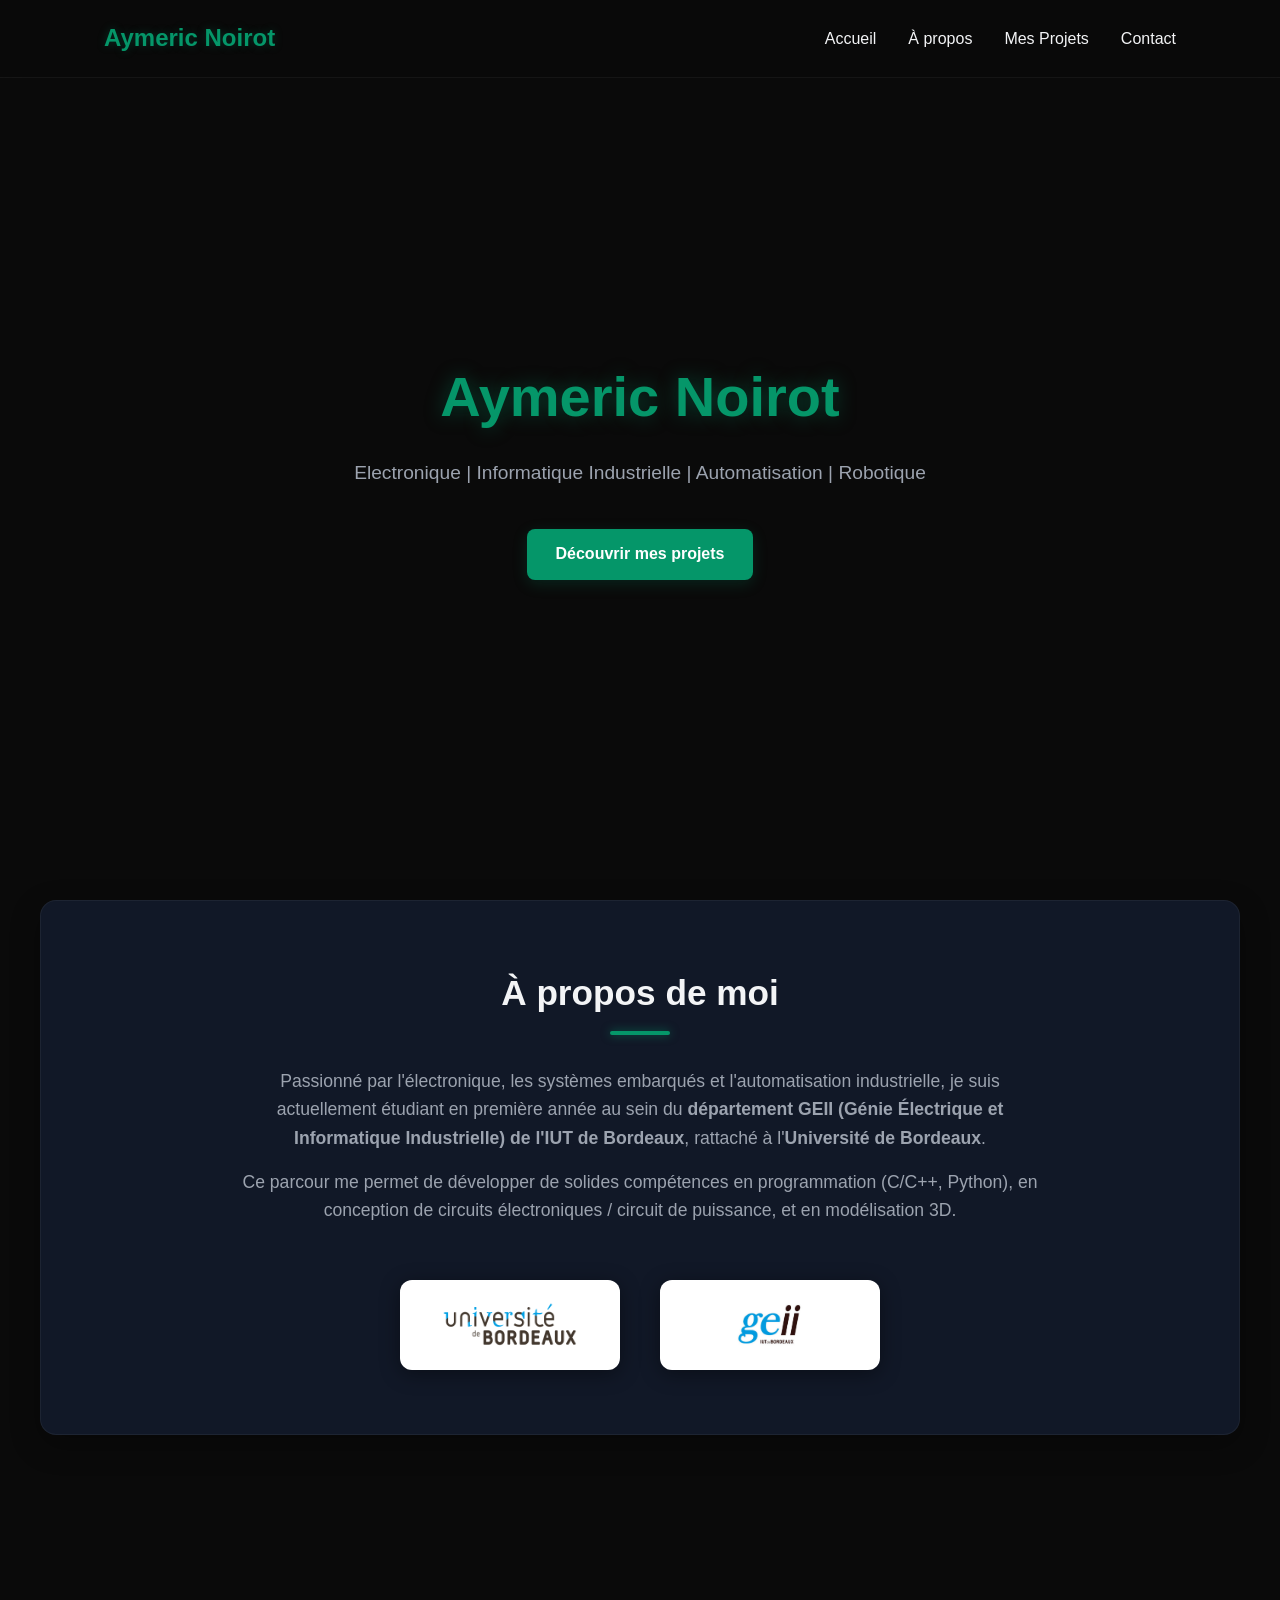
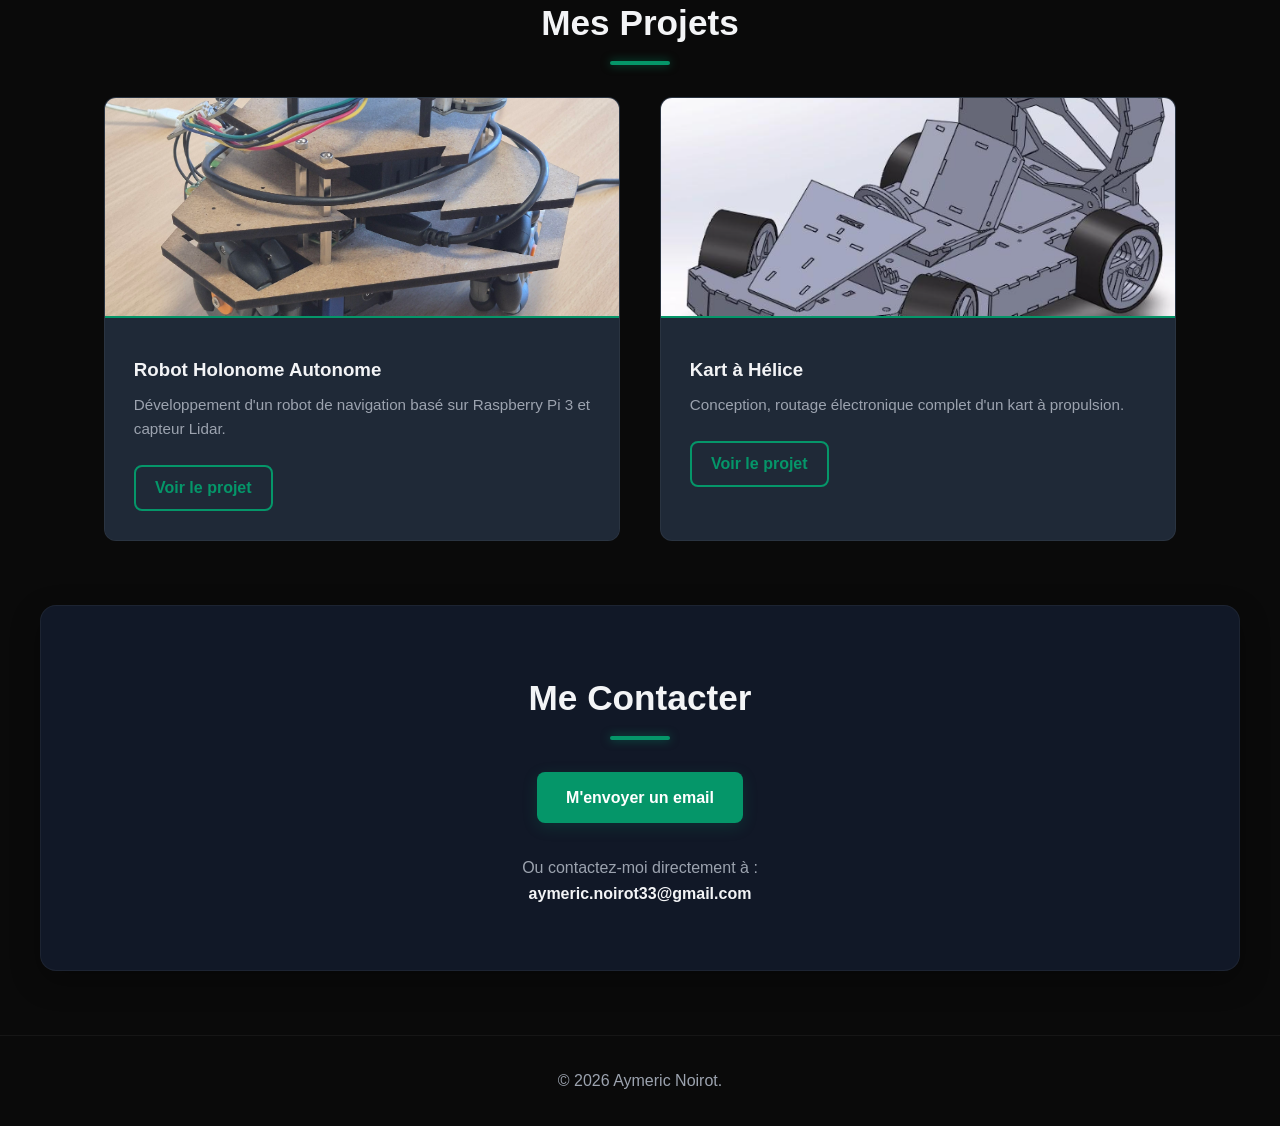
==== commit 594560bc: "modification du design et de l'organisation du site" ====
--- a/index.html
+++ b/index.html
@@ -1,116 +1,98 @@
-<!DOCTYPE html>
-<html lang="fr">
-
-<head>
-    <link rel="stylesheet" href="style.css"> <script>
-        if (localStorage.getItem('theme') === 'dark') {
-            document.documentElement.setAttribute('data-theme', 'dark');
-        }
-    </script>
-</head>
-
-<head>
-    <meta charset="UTF-8">
-    <meta name="viewport" content="width=device-width, initial-scale=1.0">
-    <meta http-equiv="X-UA-Compatible" content="ie=edge">
-    <title>Portfolio GEII</title>
-    <link href="https://fonts.googleapis.com/css2?family=Poppins:wght@300;600&display=swap" rel="stylesheet">
-    <link rel="stylesheet" href="style.css">
-</head>
-<body>
-
-    <nav class="navbar">
-        <div class="logo">Aymeric Noirot<span class="dot">.</span></div>
-        <ul>
-            <li><a href="#hero">Accueil</a></li>
-            <li><a href="#parcours">Parcours</a></li>
-            <li><a href="#projets">Projets</a></li>
-            <li><a href="#contact" class="btn-nav">Me contacter</a></li>
-            <li><button id="theme-toggle" class="btn-nav" style="cursor: pointer; border: none; font-family: inherit;">🌙 Sombre</button></li>
-        </ul>
-    </nav>
-
-    <header id="hero">
-        <div class="hero-content">
-            <h1>Bonjour, je suis <span class="highlight">étudiant en 1ère année de BUT GEII</span></h1>
-            <p></p>
-            <a href="#projets" class="btn-main">Voir mon travail</a>
-        </div>
-        <div class="wave">
-            <svg viewBox="0 0 1440 320" xmlns="http://www.w3.org/2000/svg">
-                <path fill-opacity="1" d="M0,224L48,213.3C96,203,192,181,288,181.3C384,181,480,203,576,224C672,245,768,267,864,250.7C960,235,1056,181,1152,165.3C1248,149,1344,171,1392,181.3L1440,192L1440,320L1392,320C1344,320,1248,320,1152,320C1056,320,960,320,864,320C768,320,672,320,576,320C480,320,384,320,288,320C192,320,96,320,48,320L0,320Z"></path>
-            </svg>
-        </div>
-    </header>
-
-    <main>
-        <section id="parcours">
-            <h2>Mon <span class="underline">parcours</span></h2>
-            <div class="timeline">
-                <div class="timeline-item">
-                    <div class="timeline-dot"></div>
-                    <div class="timeline-content">
-                        <h3> Fin 2025-Aujourd'hui</h3>
-                        <p><strong>1ère année de BUT GEII</strong> à l'IUT de Bordeaux/Gradignan.</p>
-                    </div>
-                </div>
-                <div class="timeline-item">
-                    <div class="timeline-dot"></div>
-                    <div class="timeline-content">
-                        <h3>2025</h3>
-                        <p>Obtention du <strong>Bac STI2D</strong> (spécialité Système d’Information et Numérique).</p>
-                    </div>
-                </div>
-            </div>
-        </section>
-    <main>
-        <section id="projets">
-            <h2>Mes derniers <span class="underline">projets</span> à l'IUT</h2>
-            
-            <div class="grid-projets">
-               <article class="card">
-                    <div class="card-img img-robot-holonome"></div>
-                    
-                    <div class="card-content">
-                        <h3>Robot Holonome</h3>
-                        <p>Conception d'un robot autonome | DU Robotique de l'IUT de Bordeaux.</p>
-                        <a href="projets/robot-holonome.html">Voir le projet &rarr;</a>
-                    </div> </article>
-
-                <article class="card">
-                    <div class="card-img img-TDB"></div> 
-                    
-                    <div class="card-content">
-                        <h3>Projet TDB</h3>
-                        <p>Conception et réalisation d'un thermomètre de bain pour bébé.</p>
-                        <a href="projets/tdb.html">Voir le projet &rarr;</a>
-                    </div>
-                </article>
-
-                <article class="card">
-                    <div class="card-img img-KAH"></div>
-                    <div class="card-content">
-                        <h3>Kart à hélice</h3>
-                        <p>Conception et réalisation d'un kart à hélice télécommandé.</p>
-                        <a href="projets/kah.html">Voir le projet &rarr;</a>
-                    </div>
-                </article>
-            </div>
-        </section>
-
-        <section id="contact">
-            <div class="contact-box">
-                <h2>Contact</h2>
-                <p>N'hésitez pas à m'envoyer un message pour plus d'informations</p>
-                <a href="mailto:aymeric.noirot@etu.u-bordeaux.fr" class="btn-main">M'envoyer un email</a>
-            </div>
-        </section>
-    </main>
-
-    <footer>
-        <p>&copy; 2026 Mon Portfolio. Fait avec <span style="color:red">&hearts;</span> et du code.</p>
-    </footer>
-
-    <script src="script.js"></script>
-</body>
+<!DOCTYPE html>
+<html lang="fr">
+<head>
+    <meta charset="UTF-8">
+    <meta name="viewport" content="width=device-width, initial-scale=1.0">
+    <title>Aymeric Noirot - Portfolio</title>
+    <link rel="stylesheet" href="style.css">
+</head>
+<body>
+    <header>
+        <nav>
+            <div class="logo">Aymeric Noirot</div>
+            <ul class="nav-links">
+                <li><a href="#accueil">Accueil</a></li>
+                <li><a href="#apropos">À propos</a></li>
+                <li><a href="#projets">Mes Projets</a></li>
+                <li><a href="#contact">Contact</a></li>
+            </ul>
+        </nav>
+    </header>
+
+    <main>
+        <section id="accueil" class="hero">
+            <div class="blob blob-1"></div>
+            <div class="blob blob-2"></div>
+            
+            <div class="hero-content">
+                <h1><span>Aymeric Noirot</span></h1>
+                <p>Electronique | Informatique Industrielle | Automatisation | Robotique</p>
+                <a href="#projets" class="btn">Découvrir mes projets</a>
+            </div>
+        </section>
+
+        <section id="apropos" class="about">
+            <h2>À propos de moi</h2>
+            <div class="about-content">
+                <p>Passionné par l'électronique, les systèmes embarqués et l'automatisation industrielle, je suis actuellement étudiant en première année au sein du <strong>département GEII (Génie Électrique et Informatique Industrielle) de l'IUT de Bordeaux</strong>, rattaché à l'<strong>Université de Bordeaux</strong>.</p>
+                <p>Ce parcour me permet de développer de solides compétences en programmation (C/C++, Python), en conception de circuits électroniques / circuit de puissance, et en modélisation 3D.</p>
+                <p></p>
+                
+                <div class="institutions-container">
+                    <div class="institution-card">
+                        <a href="https://www.u-bordeaux.fr/" target="_blank" style="display: flex; align-items: center; justify-content: center; width: 100%; height: 100%;">
+                            <img src="images/UB-Logo.png" alt="Université de Bordeaux">
+                        </a>
+                    </div>
+                    <div class="institution-card">
+                        <a href="https://www.iut.u-bordeaux.fr/" target="_blank" style="display: flex; align-items: center; justify-content: center; width: 100%; height: 100%;">
+                            <img src="images/GEII-Logo-IUT.jpg" alt="IUT de Bordeaux - Département GEII">
+                        </a>
+                    </div>
+                </div>
+            </div>
+        </section>
+
+        <section id="projets" class="projects-section">
+            <h2>Mes Projets</h2>
+            <div class="projects-grid">
+                <div class="project-card">
+                    <img src="images/RobotHolonome.jpg" alt="Robot Holonome">
+                    <div class="project-info">
+                        <h3>Robot Holonome Autonome</h3>
+                        <p>Développement d'un robot de navigation basé sur Raspberry Pi 3 et capteur Lidar.</p>
+                        <a href="projets/robot-holonome.html" class="btn-outline">Voir le projet</a>
+                    </div>
+                </div>
+                <div class="project-card">
+                    <img src="images/KAH.jpg" alt="Kart à Hélice">
+                    <div class="project-info">
+                        <h3>Kart à Hélice</h3>
+                        <p>Conception, routage électronique complet d'un kart à propulsion.</p>
+                        <a href="projets/kah.html" class="btn-outline">Voir le projet</a>
+                    </div>
+                </div>
+            </div>
+        </section>
+
+        <section id="contact" class="contact">
+            <h2>Me Contacter</h2>
+            
+            <!-- Ajout du text-align: center; ici -->
+            <div style="text-align: center; margin: 2rem 0;">
+                <a href="mailto:aymeric.noirot33@gmail.com" class="btn">M'envoyer un email</a>
+            </div>
+            
+            <!-- Affichage de l'email en clair -->
+            <p style="font-size: 1rem; color: var(--text-light); text-align: center;">
+                Ou contactez-moi directement à : <br>
+                <strong style="color: var(--text-main); user-select: all;">aymeric.noirot33@gmail.com</strong>
+            </p>
+        </section>
+    </main>
+
+    <footer>
+        <p>&copy; 2026 Aymeric Noirot.</p>
+    </footer>
+</body>
 </html>
--- a/style.css
+++ b/style.css
@@ -1,320 +1,467 @@
-html {
-    scroll-behavior: smooth;
-}
-
-/* --- RESET & VARIABLES --- */
-:root {
-    --primary: #FFD700; 
-    --primary-dark: #e6c200; 
-    --dark: #1a1a1a;
-    --light: #f4f4f4;
-    --white: #ffffff;
-    --font-main: 'Poppins', sans-serif;
-}
-
-* {
-    margin: 0;
-    padding: 0;
-    box-sizing: border-box;
-}
-
-body {
-    font-family: var(--font-main);
-    background-color: var(--white);
-    color: var(--dark);
-    line-height: 1.6;
-}
-
-a { text-decoration: none; color: inherit; }
-ul { list-style: none; }
-
-/* --- NAVIGATION --- */
-.navbar {
-    display: flex;
-    justify-content: space-between;
-    align-items: center;
-    padding: 20px 5%;
-    background: var(--white);
-    position: sticky; 
-    top: 0;
-    z-index: 1000;
-    box-shadow: 0 2px 10px rgba(0,0,0,0.05);
-}
-
-.logo {
-    font-weight: 700;
-    font-size: 1.5rem;
-}
-
-.dot { color: var(--primary); font-size: 2rem; line-height: 0; }
-
-.navbar ul { display: flex; gap: 30px; align-items: center; }
-
-.navbar a {
-    font-weight: 600;
-    transition: color 0.3s;
-}
-
-.navbar a:hover { color: var(--primary-dark); }
-
-.btn-nav {
-    background: var(--dark);
-    color: var(--primary) !important;
-    padding: 10px 20px;
-    border-radius: 50px;
-    transition: transform 0.3s ease;
-}
-
-.btn-nav:hover { transform: scale(1.05); }
-
-/* --- Hero (HEADER) --- */
-header {
-    background-color: var(--primary);
-    height: 90vh; 
-    display: flex;
-    flex-direction: column;
-    justify-content: center;
-    align-items: center;
-    text-align: center;
-    position: relative;
-}
-
-.hero-content h1 {
-    font-size: 3.5rem;
-    margin-bottom: 20px;
-    color: var(--dark);
-}
-
-.highlight {
-    background: var(--white);
-    padding: 0 10px;
-    border-radius: 10px;
-    transform: rotate(-2deg);
-    display: inline-block;
-}
-
-.hero-content p {
-    font-size: 1.2rem;
-    margin-bottom: 30px;
-    max-width: 600px;
-}
-
-/* Bouton principal */
-.btn-main {
-    background: var(--dark);
-    color: var(--white);
-    padding: 15px 35px;
-    font-weight: 600;
-    border-radius: 50px;
-    box-shadow: 0 10px 20px rgba(0,0,0,0.1);
-    transition: all 0.3s ease;
-}
-
-.btn-main:hover {
-    background: var(--white);
-    color: var(--dark);
-    transform: translateY(-5px);
-}
-/* Vague décorative en bas du header */
-.wave {
-    position: absolute;
-    bottom: -1px; 
-    left: 0;
-    width: 100%;
-    line-height: 0;
-    pointer-events: none;
-}
-
-/* --- SECTION PROJETS --- */
-#projets {
-    padding: 80px 5%;
-    background-color: var(--white);
-}
-
-h2 {
-    text-align: center;
-    font-size: 2.5rem;
-    margin-bottom: 60px;
-}
-
-.underline {
-    border-bottom: 5px solid var(--primary);
-}
-
-.grid-projets {
-    display: grid;
-    grid-template-columns: repeat(auto-fit, minmax(300px, 1fr)); 
-    gap: 40px;
-}
-
-/* Cartes Projets */
-.card {
-    background: var(--white);
-    border-radius: 20px; 
-    overflow: hidden;
-    box-shadow: 0 10px 30px rgba(0,0,0,0.05);
-    transition: transform 0.3s ease, background-color 0.5s ease, border-color 0.5s ease;
-    border: 1px solid #eee;
-}
-
-.card:hover {
-    transform: translateY(-10px);
-    border-color: var(--primary);
-}
-
-.card-img {
-    width: 100%;  
-    height: 250px;     
-    background-color: #f9f9f9; 
-    
-    background-size: contain;   
-    background-position: center; 
-    background-repeat: no-repeat; 
-    border-bottom: 1px solid #eee;
-}
-
-/*images*/
-.img-robot-holonome {
-    background-image: url('images/RobotHolonome.jpg');
-}
-
-.img-KAH {
-    background-image: url('images/KAH.jpg');
-}
-
-.img-TDB {
-    background-image: url('images/TDB.jpg');
-}
-
-.card-content { padding: 25px; }
-
-.card-content h3 { margin-bottom: 10px; }
-
-.card-content a {
-    color: var(--primary-dark);
-    font-weight: 700;
-    margin-top: 15px;
-    display: inline-block;
-}
-
-/* --- SECTION CONTACT --- */
-#contact {
-    padding: 80px 5%;
-    display: flex;
-    justify-content: center;
-}
-
-.contact-box {
-    background: var(--light);
-    padding: 60px;
-    border-radius: 30px;
-    text-align: center;
-    width: 100%;
-    max-width: 800px;
-    position: relative;
-    overflow: hidden;
-}
-
-.contact-box::before {
-    content: '';
-    position: absolute;
-    top: -50px;
-    right: -50px;
-    width: 150px;
-    height: 150px;
-    background: var(--primary);
-    border-radius: 50%;
-    z-index: 0;
-}
-
-.contact-box h2, .contact-box p, .contact-box a {
-    position: relative;
-    z-index: 1;
-}
-
-.contact-box p { margin-bottom: 30px; }
-
-/* --- FOOTER --- */
-footer {
-    text-align: center;
-    padding: 30px;
-    background: var(--dark);
-    color: var(--white);
-    font-size: 0.9rem;
-}
-
-/* --- THEME SOMBRE ET TRANSITIONS --- */
-body, .navbar, .contact-box, .btn-main, section, h1, h2, h3, p, .timeline-content {
-    transition: background-color 0.5s ease, color 0.5s ease, border-color 0.5s ease;
-}
-
-
-.wave path {
-    fill: var(--white);
-    transition: fill 0.5s ease;
-}
-
-[data-theme="dark"] {
-    --primary: #a855f7;
-    --primary-dark: #9333ea;
-    --dark: #f8f9fa;
-    --light: #1e1e24;
-    --white: #121215;
-}
-
-[data-theme="dark"] .card {
-    border-color: transparent;
-    background-color: var(--light);
-}
-
-[data-theme="dark"] .card-img {
-    border-bottom: 1px solid #2a2a30;
-    background-color: #121215;
-}
-
-/* --- SECTION PARCOURS --- */
-#parcours {
-    padding: 80px 5%;
-    background-color: var(--white);
-}
-
-.timeline {
-    max-width: 800px;
-    margin: 0 auto;
-    position: relative;
-    padding-left: 30px;
-    border-left: 4px solid var(--primary);
-}
-
-.timeline-item {
-    position: relative;
-    margin-bottom: 40px;
-}
-
-.timeline-item:last-child {
-    margin-bottom: 0;
-}
-
-.timeline-dot {
-    position: absolute;
-    left: -42px;
-    top: 5px;
-    width: 20px;
-    height: 20px;
-    background-color: var(--white);
-    border: 4px solid var(--primary);
-    border-radius: 50%;
-    transition: background-color 0.5s ease, border-color 0.5s ease;
-}
-
-.timeline-content {
-    background: var(--light);
-    padding: 20px 25px;
-    border-radius: 10px;
-    box-shadow: 0 5px 15px rgba(0,0,0,0.05);
-}
-
-.timeline-content h3 {
-    color: var(--primary);
-    margin-bottom: 5px;
+/* Couleurs */
+:root {
+    --primary-color: #059669;
+    --primary-dark: #047857;
+    --bg-color: #0a0a0a;
+    --text-main: #f3f4f6;
+    --text-light: #9ca3af;
+    --section-bg: #111827; 
+    --card-bg: #1f2937;
+    --border-color: rgba(255, 255, 255, 0.05);
+}
+
+* {
+    margin: 0;
+    padding: 0;
+    box-sizing: border-box;
+    font-family: 'Segoe UI', Roboto, Helvetica, Arial, sans-serif;
+    scroll-behavior: smooth;
+}
+
+body {
+    background-color: var(--bg-color);
+    color: var(--text-main);
+    line-height: 1.6;
+    overflow-x: hidden;
+}
+
+/* Animations */
+@keyframes fadeInUp {
+    from { opacity: 0; transform: translateY(30px); }
+    to { opacity: 1; transform: translateY(0); }
+}
+
+section {
+    padding: 6rem 5% 4rem;
+    max-width: 1200px;
+    margin: auto;
+    animation: fadeInUp 1s cubic-bezier(0.2, 0.8, 0.2, 1) forwards;
+}
+
+/* Navbar */
+header {
+    background-color: rgba(10, 10, 10, 0.65);
+    backdrop-filter: blur(12px);
+    -webkit-backdrop-filter: blur(12px);
+    border-bottom: 1px solid var(--border-color);
+    position: fixed;
+    width: 100%;
+    top: 0;
+    z-index: 1000;
+    transition: all 0.3s ease;
+}
+
+nav {
+    display: flex;
+    justify-content: space-between;
+    align-items: center;
+    padding: 1.2rem 5%;
+    max-width: 1200px;
+    margin: auto;
+}
+
+.logo {
+    font-size: 1.5rem;
+    font-weight: 700;
+    color: var(--primary-color);
+    text-shadow: 0 0 10px rgba(5, 150, 105, 0.3);
+}
+
+.nav-links {
+    list-style: none;
+    display: flex;
+    gap: 2rem;
+}
+
+.nav-links a {
+    text-decoration: none;
+    color: var(--text-main);
+    font-weight: 500;
+    transition: color 0.3s ease, text-shadow 0.3s ease;
+}
+
+.nav-links a:hover {
+    color: var(--primary-color);
+    text-shadow: 0 0 8px rgba(5, 150, 105, 0.5);
+}
+
+/* Titres */
+h2 {
+    font-size: 2.2rem;
+    margin-bottom: 2rem;
+    text-align: center;
+    color: var(--text-main);
+    position: relative;
+}
+
+h2::after {
+    content: '';
+    display: block;
+    width: 60px;
+    height: 4px;
+    background-color: var(--primary-color);
+    margin: 10px auto 0;
+    border-radius: 2px;
+    box-shadow: 0 0 10px rgba(5, 150, 105, 0.6);
+}
+
+/* Boutons */
+.btn {
+    display: inline-block;
+    background-color: var(--primary-color);
+    color: white;
+    padding: 0.8rem 1.8rem;
+    border-radius: 8px;
+    text-decoration: none;
+    font-weight: 600;
+    transition: all 0.3s cubic-bezier(0.175, 0.885, 0.32, 1.275);
+    box-shadow: 0 4px 15px rgba(5, 150, 105, 0.2);
+}
+
+.btn:hover {
+    background-color: var(--primary-dark);
+    transform: translateY(-3px) scale(1.02);
+    box-shadow: 0 8px 25px rgba(5, 150, 105, 0.4);
+}
+
+.btn-outline {
+    display: inline-block;
+    border: 2px solid var(--primary-color);
+    color: var(--primary-color);
+    padding: 0.5rem 1.2rem;
+    border-radius: 8px;
+    text-decoration: none;
+    font-weight: 600;
+    transition: all 0.3s ease;
+}
+
+.btn-outline:hover {
+    background-color: var(--primary-color);
+    color: white;
+    box-shadow: 0 0 15px rgba(5, 150, 105, 0.4);
+}
+
+/* Accueil */
+.hero {
+    height: 100vh;
+    max-width: 100%; /* <-- AJOUT : Force à prendre toute la largeur de l'écran */
+    margin: 0;       /* <-- AJOUT : Retire les marges de la restriction des 1200px */
+    display: flex;
+    align-items: center;
+    justify-content: center;
+    text-align: center;
+    position: relative;
+    overflow: hidden;
+}
+
+.hero-content {
+    position: relative;
+    z-index: 10;
+}
+
+.hero h1 {
+    font-size: 3.5rem;
+    margin-bottom: 1rem;
+    text-shadow: 0 4px 20px rgba(0,0,0,0.5);
+}
+
+.hero h1 span {
+    color: var(--primary-color);
+    text-shadow: 0 0 20px rgba(5, 150, 105, 0.4);
+}
+
+.hero p {
+    font-size: 1.2rem;
+    color: var(--text-light);
+    margin-bottom: 2.5rem;
+}
+
+/* BLOBS */
+.blob {
+    position: absolute;
+    border-radius: 50%;
+    filter: blur(90px);
+    opacity: 0.5;
+    z-index: 0;
+}
+
+.blob-1 {
+    top: 10%;
+    left: 10%;
+    width: 350px;
+    height: 350px;
+
+    animation: AnimBlob1 18s infinite ease-in-out;
+}
+
+.blob-2 {
+    bottom: 10%;
+    right: 10%;
+    width: 450px;
+    height: 450px;
+
+    animation: AnimBlob2 22s infinite ease-in-out;
+}
+
+/* Anim blob 1*/
+@keyframes AnimBlob1 {
+    0% {
+        transform: translate(0, 0) scale(1);
+        background-color: var(--primary-color);
+    }
+    33% {
+        transform: translate(30vw, 20vh) scale(1.2);
+        background-color: #0ea5e9;
+    }
+    66% {
+        transform: translate(15vw, 40vh) scale(0.9);
+        background-color: #14b8a6;
+    }
+    100% {
+        transform: translate(0, 0) scale(1);
+        background-color: var(--primary-color);
+    }
+}
+
+/* Anim blob 2 */
+@keyframes AnimBlob2 {
+    0% {
+        transform: translate(0, 0) scale(1);
+        background-color: #064e3b;
+    }
+    33% {
+        transform: translate(-35vw, -25vh) scale(1.1);
+        background-color: #0284c7;
+    }
+    66% {
+        transform: translate(-10vw, -40vh) scale(0.85);
+        background-color: var(--primary-dark);
+    }
+    100% {
+        transform: translate(0, 0) scale(1);
+        background-color: #064e3b;
+    }
+}
+/* ========================================= */
+
+
+/* À propos & Contact */
+.about, .contact {
+    background-color: var(--section-bg);
+    border-radius: 16px;
+    padding: 4rem 2rem;
+    margin-bottom: 4rem;
+    border: 1px solid var(--border-color);
+    box-shadow: 0 10px 30px rgba(0, 0, 0, 0.3);
+}
+
+.about-content, .contact p {
+    max-width: 800px;
+    margin: auto;
+    text-align: center;
+    font-size: 1.1rem;
+    color: var(--text-light);
+}
+
+.about-content p {
+    margin-bottom: 1rem;
+}
+
+/* logos */
+.institutions-container {
+    display: flex;
+    justify-content: center;
+    gap: 2.5rem;
+    margin-top: 3.5rem;
+    flex-wrap: wrap;
+}
+
+.institution-card {
+    background-color: #ffffff;
+    padding: 1.2rem 2rem;
+    border-radius: 12px;
+    display: flex;
+    align-items: center;
+    justify-content: center;
+    width: 220px;
+    height: 90px;
+    border: 2px solid transparent;
+    box-shadow: 0 4px 20px rgba(0, 0, 0, 0.4);
+    transition: transform 0.3s cubic-bezier(0.175, 0.885, 0.32, 1.275), border-color 0.3s ease, box-shadow 0.3s ease;
+}
+
+.institution-card:hover {
+    transform: translateY(-5px) scale(1.03);
+    border-color: var(--primary-color);
+    box-shadow: 0 10px 25px rgba(5, 150, 105, 0.2);
+}
+
+.institution-card img {
+    max-width: 100%;
+    max-height: 100%;
+    object-fit: contain;
+}
+
+/* Projets */
+
+.projects-grid {
+    display: grid;
+    grid-template-columns: repeat(auto-fit, minmax(300px, 1fr));
+    gap: 2.5rem;
+}
+
+.project-card {
+    background-color: var(--card-bg);
+    border-radius: 12px;
+    overflow: hidden;
+    border: 1px solid var(--border-color);
+    transition: transform 0.4s cubic-bezier(0.175, 0.885, 0.32, 1.275), box-shadow 0.4s ease;
+}
+
+.project-card:hover {
+    transform: translateY(-10px);
+    box-shadow: 0 15px 35px -5px rgba(5, 150, 105, 0.2);
+    border-color: rgba(5, 150, 105, 0.3);
+}
+
+.project-card img {
+    width: 100%;
+    height: 220px;
+    object-fit: cover;
+    border-bottom: 2px solid var(--primary-color);
+    transition: transform 0.5s ease;
+}
+
+.project-card:hover img {
+    transform: scale(1.05);
+}
+
+.project-info {
+    padding: 1.8rem;
+    position: relative;
+    z-index: 2;
+    background-color: var(--card-bg);
+}
+
+.project-info h3 {
+    margin-bottom: 0.5rem;
+    color: var(--text-main);
+}
+
+.project-info p {
+    color: var(--text-light);
+    margin-bottom: 1.5rem;
+    font-size: 0.95rem;
+}
+
+/* Détail Projet */
+.project-detail {
+    padding-top: 8rem;
+    min-height: 80vh;
+}
+
+.back-link {
+    display: inline-block;
+    margin-bottom: 2rem;
+    color: var(--primary-color);
+    text-decoration: none;
+    font-weight: 600;
+    transition: transform 0.3s ease, color 0.3s ease;
+}
+
+.back-link:hover {
+    color: var(--primary-dark);
+    transform: translateX(-5px);
+}
+
+.project-showcase {
+    display: flex;
+    flex-direction: column;
+    gap: 5rem;
+    margin-top: 2rem;
+    max-width: 1000px;
+    margin-left: auto;
+    margin-right: auto;
+}
+
+.showcase-row {
+    display: flex;
+    align-items: center;
+    gap: 3rem;
+}
+
+.showcase-row.reverse {
+    flex-direction: row-reverse;
+}
+
+.showcase-image {
+    flex: 1;
+    border-radius: 12px;
+    overflow: hidden;
+    box-shadow: 0 10px 30px rgba(0, 0, 0, 0.4);
+    border: 1px solid var(--border-color);
+}
+
+.showcase-image img {
+    width: 100%;
+    height: auto;
+    display: block;
+    transition: transform 0.5s ease;
+}
+
+.showcase-image:hover img {
+    transform: scale(1.05);
+}
+
+.showcase-text {
+    flex: 1;
+}
+
+.showcase-text h3 {
+    color: var(--primary-color);
+    margin-bottom: 1.2rem;
+    font-size: 1.8rem;
+    text-align: left;
+}
+
+.showcase-text h3::after {
+    display: none;
+}
+
+.showcase-text p {
+    color: var(--text-light);
+    font-size: 1.1rem;
+    line-height: 1.8;
+    margin-bottom: 1rem;
+    text-align: justify;
+}
+
+.showcase-text strong {
+    color: var(--text-main);
+}
+
+/* responsive */
+@media screen and (max-width: 850px) {
+    .showcase-row,
+    .showcase-row.reverse {
+        flex-direction: column;
+        gap: 2rem;
+    }
+
+    .showcase-text h3 {
+        text-align: center;
+    }
+
+    .showcase-text p {
+        text-align: left;
+    }
+}
+
+/* Footer */
+footer {
+    text-align: center;
+    padding: 2rem;
+    background-color: var(--bg-color);
+    border-top: 1px solid var(--border-color);
+    color: var(--text-light);
 }
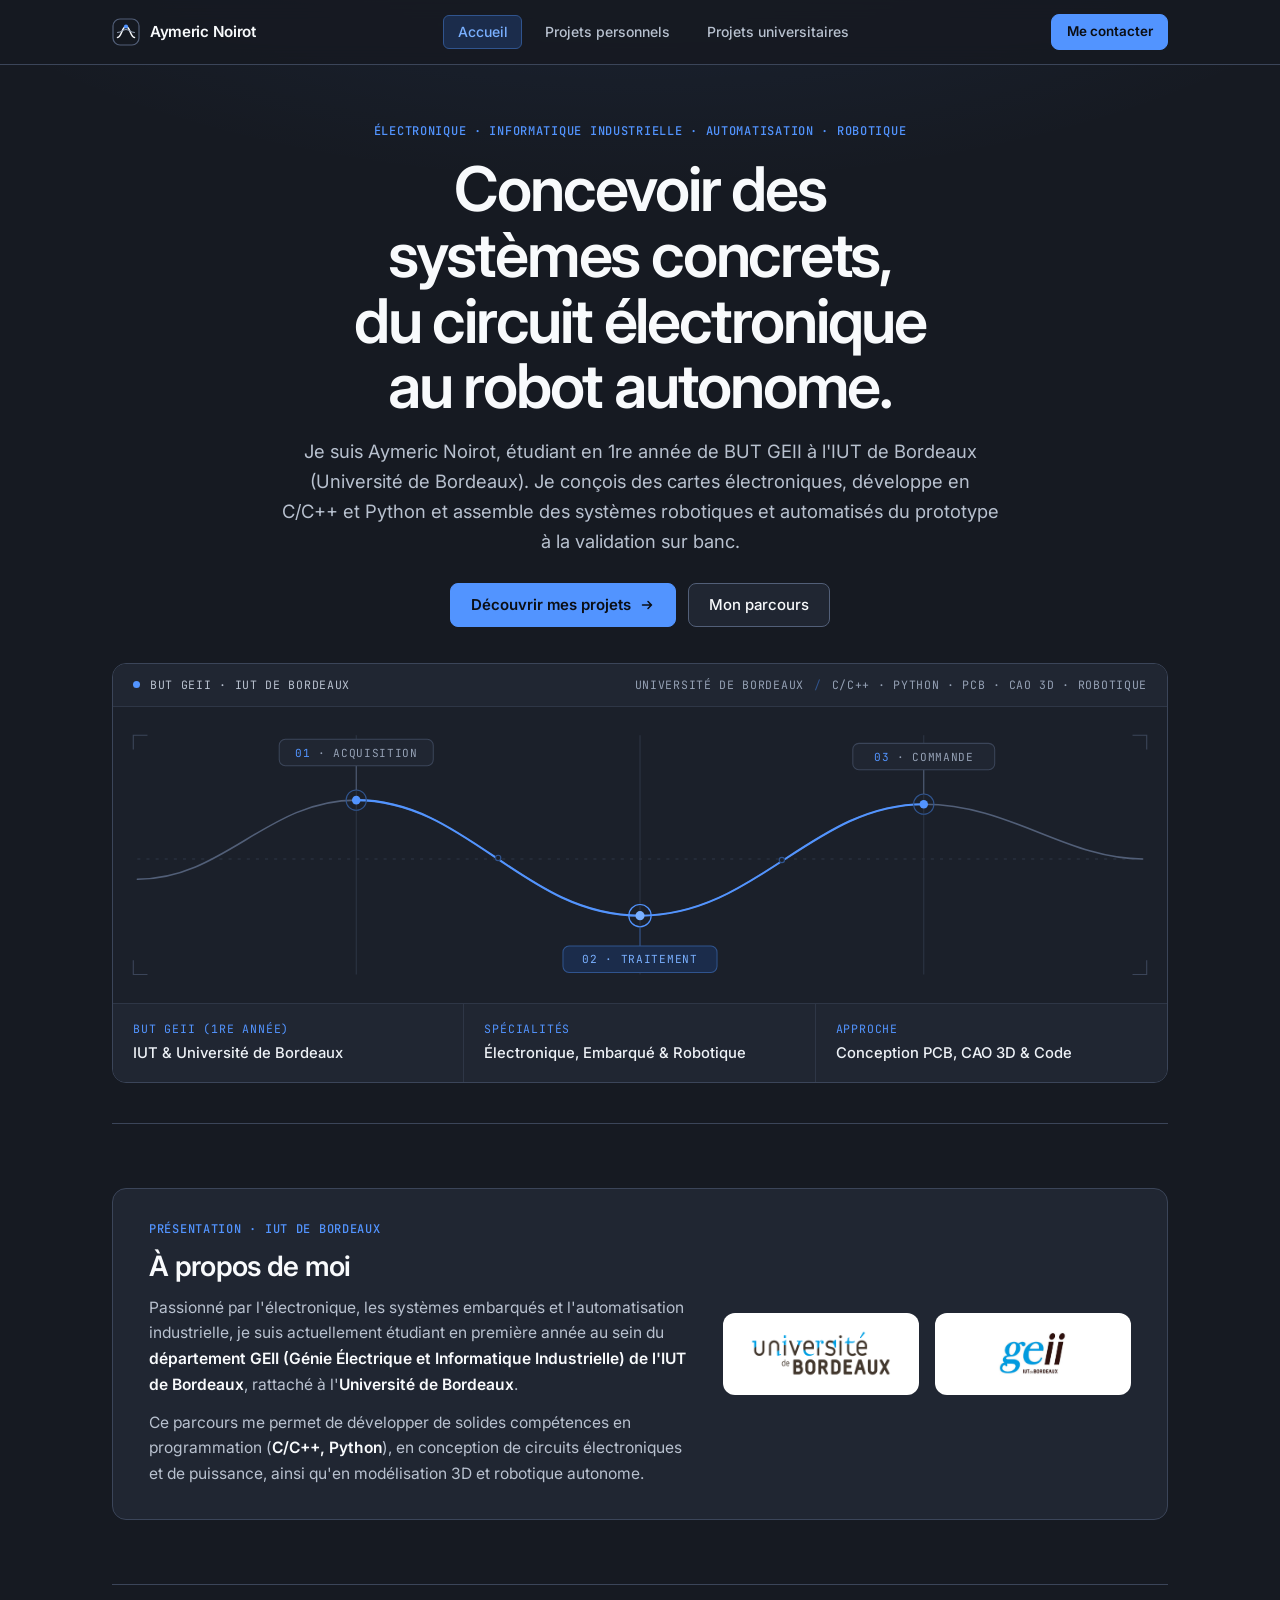
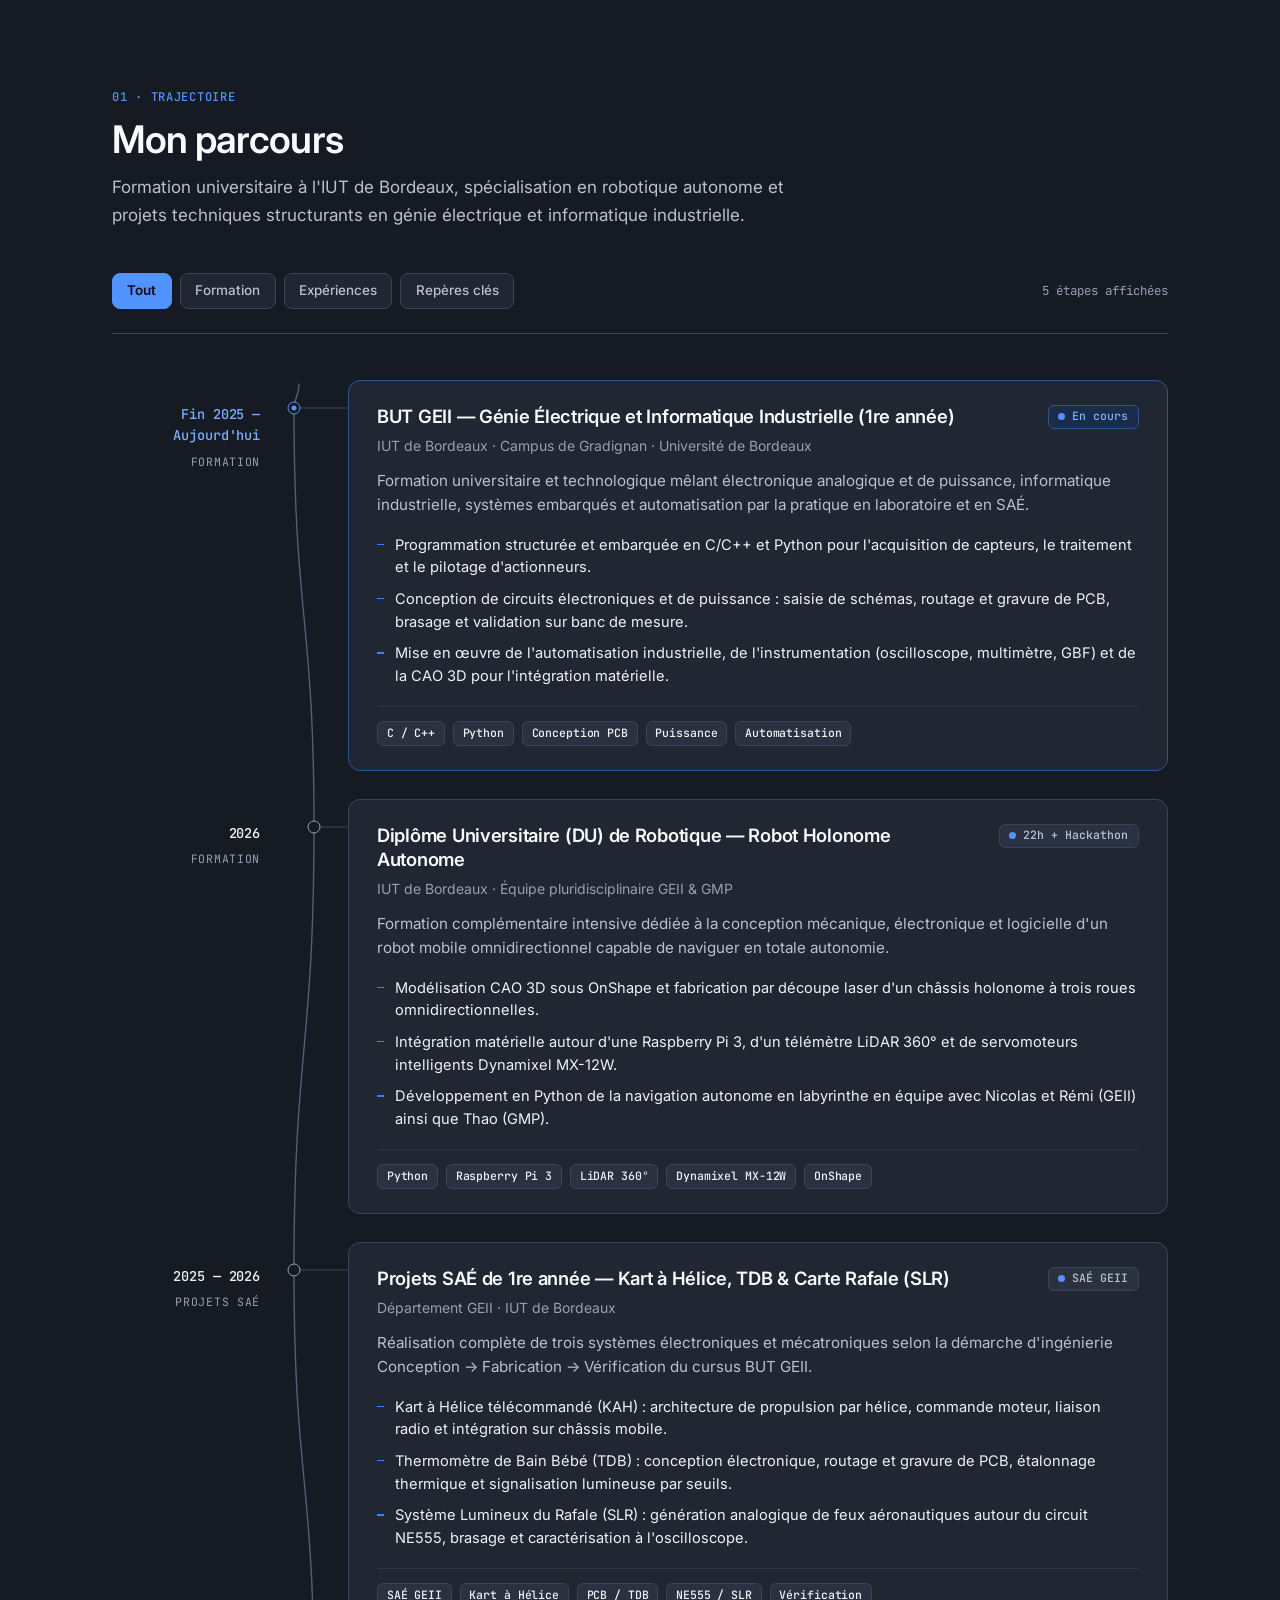
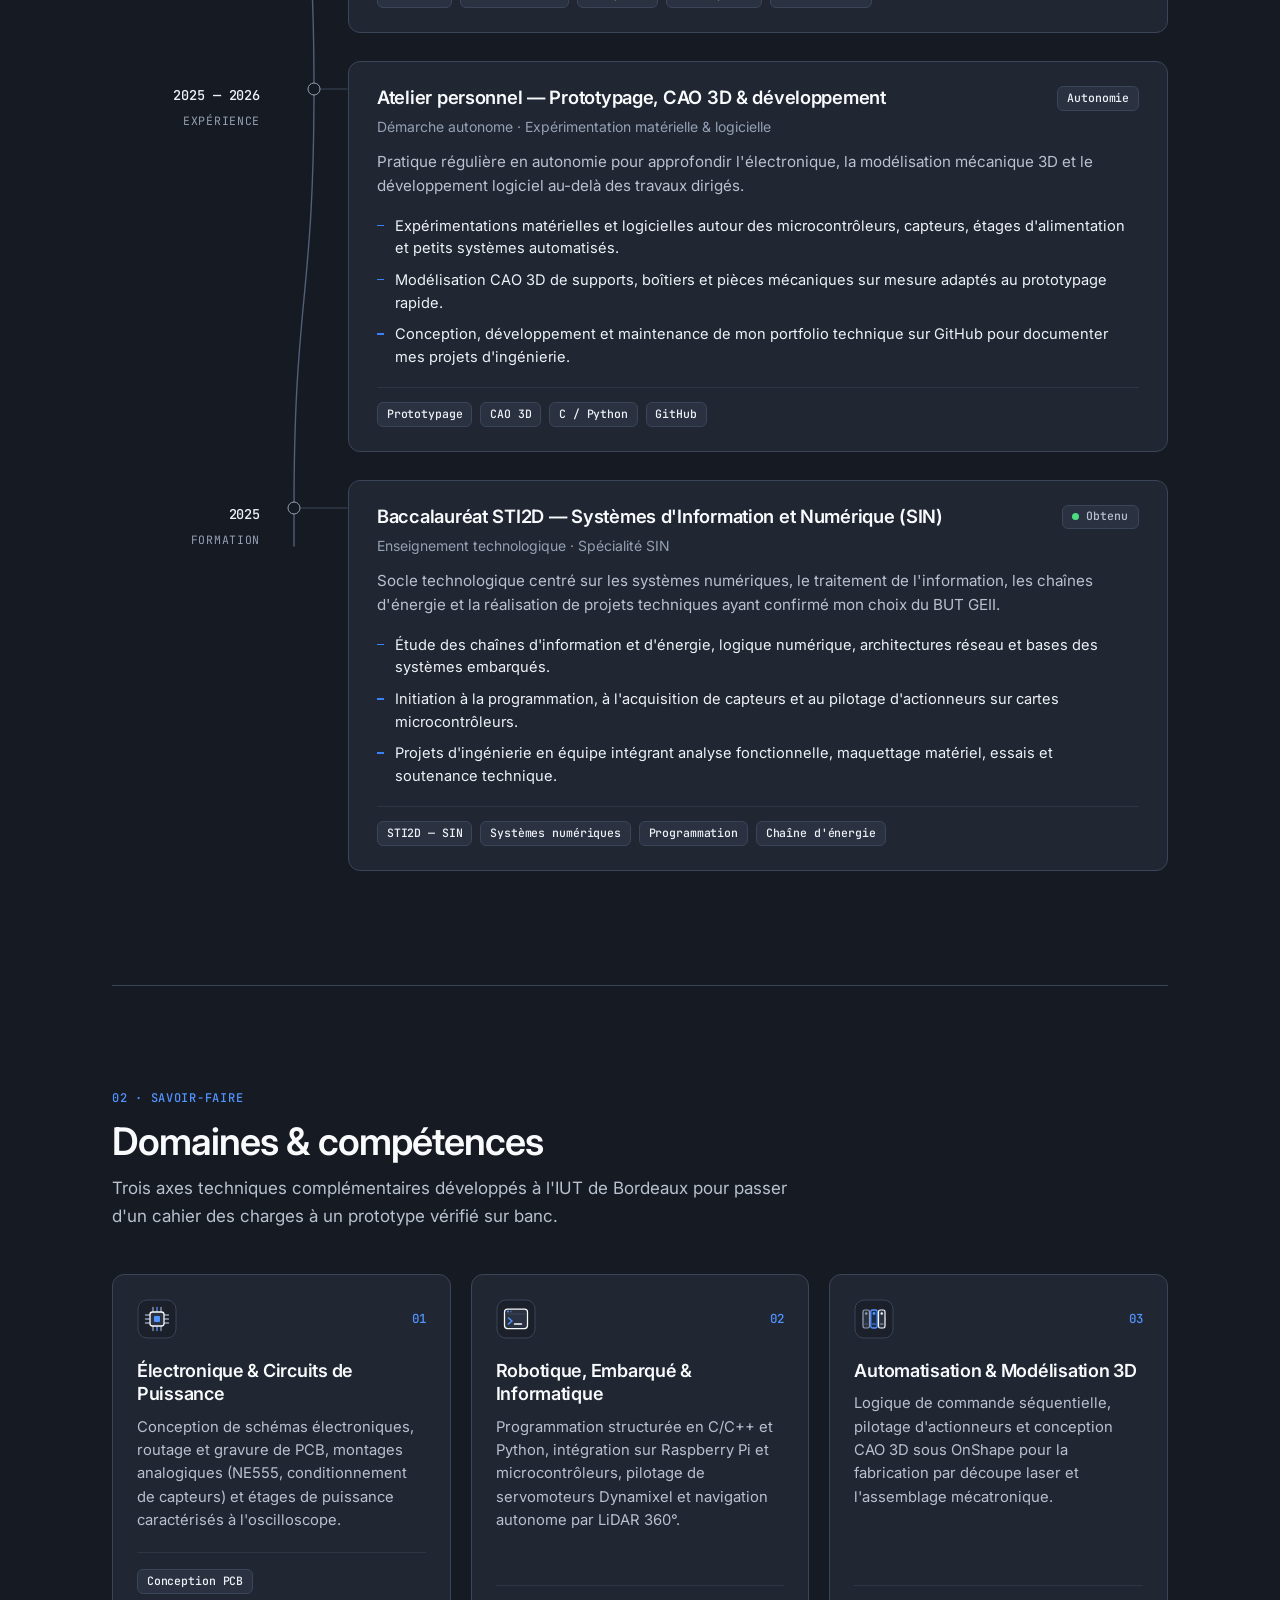
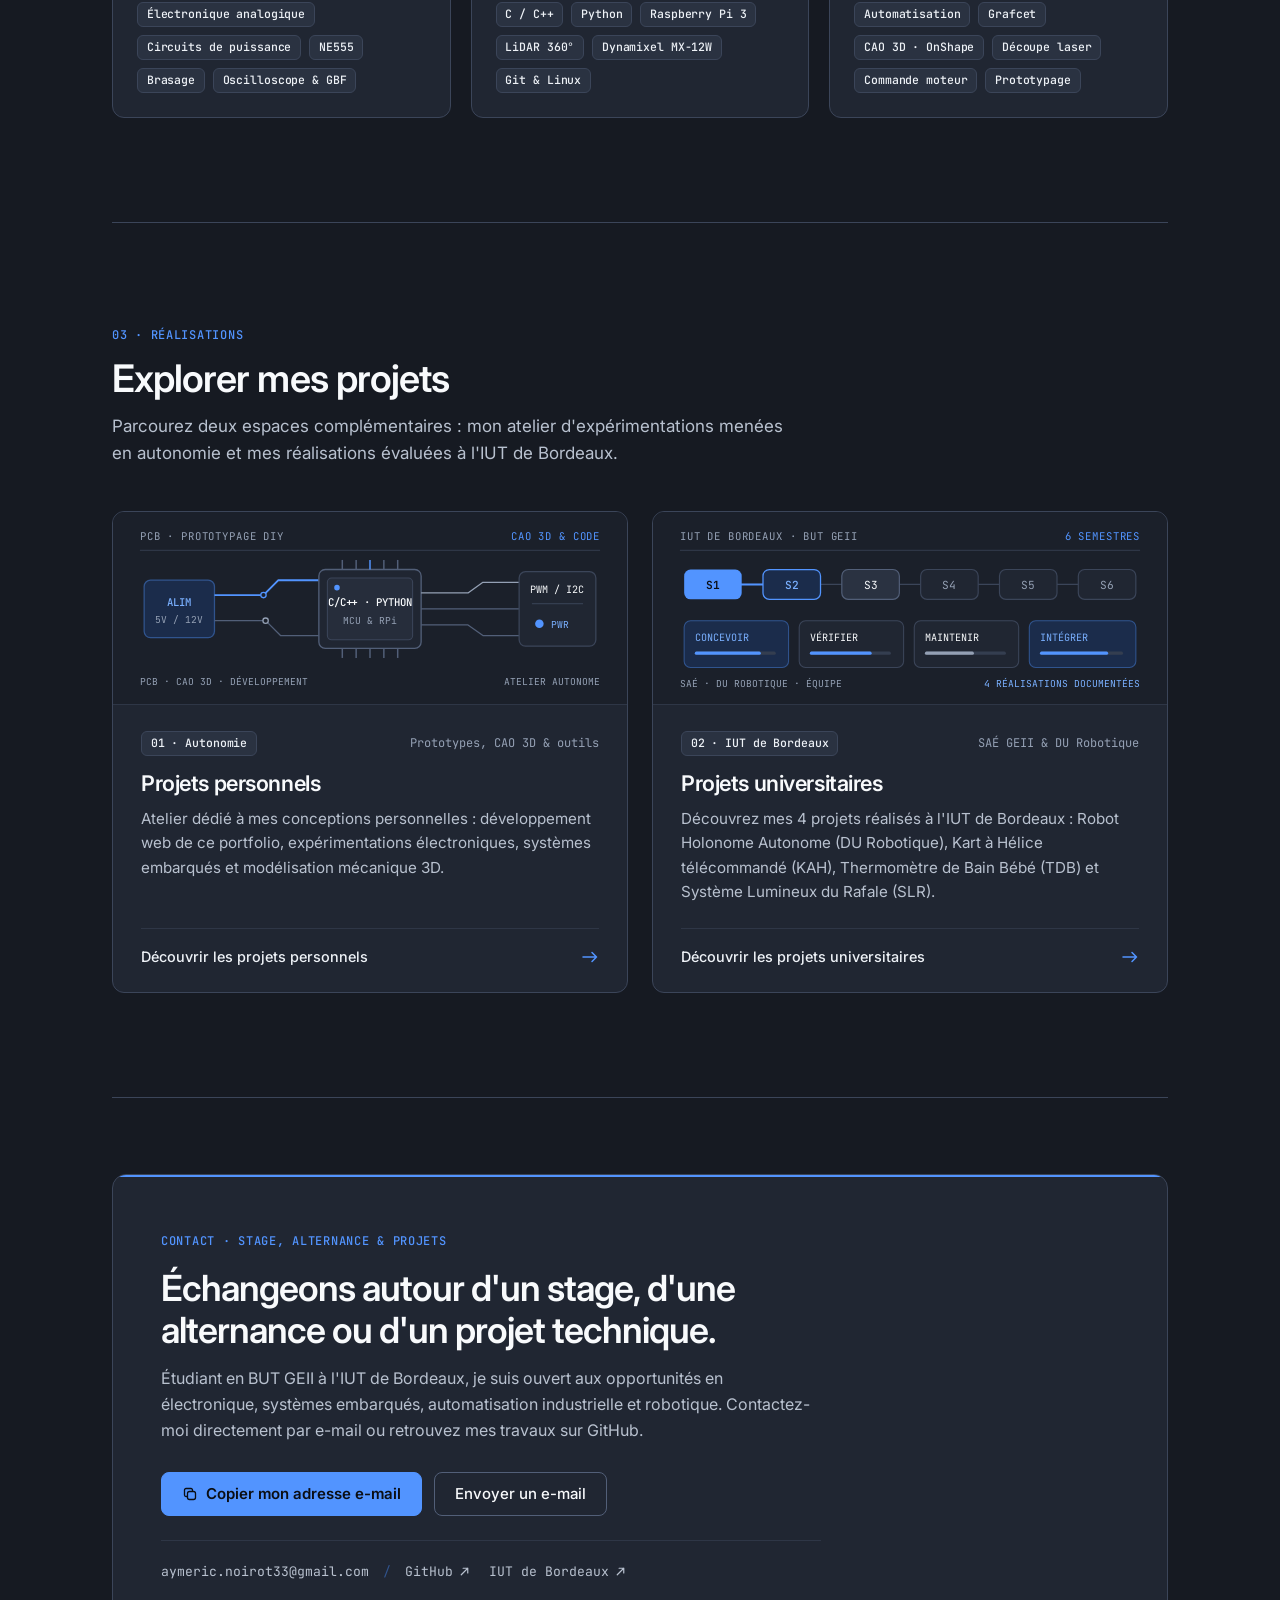
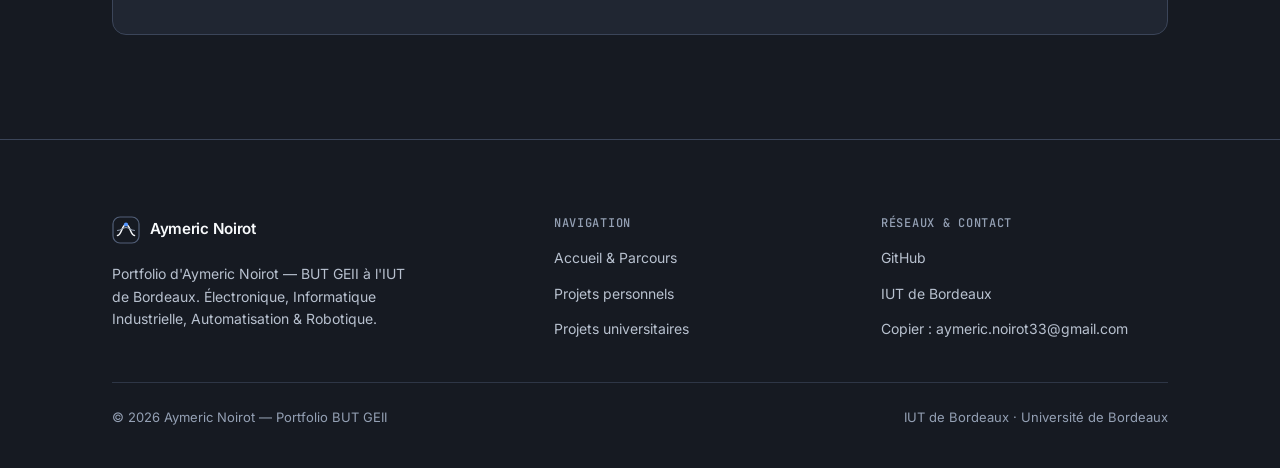
==== commit 3f3f782f: "Refonte complète du portfolio : intégration des projets GEII/DU Robotique et palette Graphite-Slate " ====
--- a/index.html
+++ b/index.html
@@ -1,98 +1,820 @@
 <!DOCTYPE html>
 <html lang="fr">
 <head>
-    <meta charset="UTF-8">
-    <meta name="viewport" content="width=device-width, initial-scale=1.0">
-    <title>Aymeric Noirot - Portfolio</title>
-    <link rel="stylesheet" href="style.css">
+  <meta charset="UTF-8">
+  <meta name="viewport" content="width=device-width, initial-scale=1.0">
+  <title>Aymeric Noirot — Portfolio BUT GEII | Accueil &amp; Parcours</title>
+  <meta name="description" content="Portfolio d'Aymeric Noirot, étudiant en 1re année de BUT GEII à l'IUT de Bordeaux (Université de Bordeaux) : électronique, informatique industrielle, automatisation, robotique et réalisations techniques.">
+  <link rel="icon" type="image/svg+xml" href="data:image/svg+xml,%3Csvg xmlns='http://www.w3.org/2000/svg' viewBox='0 0 28 28' fill='none'%3E%3Crect width='28' height='28' rx='7' fill='%23161A22'/%3E%3Crect x='1' y='1' width='26' height='26' rx='7' stroke='%23525F78' stroke-width='1.2'/%3E%3Cpath d='M5.5 19.5C9.5 19.5 10 8.5 14 8.5C18 8.5 18.5 19.5 22.5 19.5' stroke='%23F8FAFC' stroke-width='1.6' stroke-linecap='round'/%3E%3Ccircle cx='14' cy='8.5' r='2.1' fill='%235294FF'/%3E%3C/svg%3E">
+  <link rel="preconnect" href="https://fonts.googleapis.com">
+  <link rel="preconnect" href="https://fonts.gstatic.com" crossorigin>
+  <link href="https://fonts.googleapis.com/css2?family=Inter:wght@400;500;600;700&family=JetBrains+Mono:wght@400;500&display=swap" rel="stylesheet">
+  <link rel="stylesheet" href="css/design-system.css">
+  <link rel="stylesheet" href="css/home.css">
+  <script src="js/common.js" defer></script>
+  <script src="js/home.js" defer></script>
 </head>
-<body>
-    <header>
-        <nav>
-            <div class="logo">Aymeric Noirot</div>
-            <ul class="nav-links">
-                <li><a href="#accueil">Accueil</a></li>
-                <li><a href="#apropos">À propos</a></li>
-                <li><a href="#projets">Mes Projets</a></li>
-                <li><a href="#contact">Contact</a></li>
+<body data-page="home">
+  <a class="skip-link" href="#main-content">Aller au contenu principal</a>
+
+  <!-- En-tête partagé -->
+  <header class="site-header">
+    <div class="container header-inner">
+      <a href="index.html" class="brand" aria-label="Aymeric Noirot — Retour à l'accueil">
+        <span class="brand-mark" aria-hidden="true">
+          <svg width="28" height="28" viewBox="0 0 28 28" fill="none" xmlns="http://www.w3.org/2000/svg">
+            <rect x="1" y="1" width="26" height="26" rx="7" stroke="var(--border-strong)" stroke-width="1.2"/>
+            <path d="M5.5 19.5C9.5 19.5 10 8.5 14 8.5C18 8.5 18.5 19.5 22.5 19.5" stroke="var(--text-strong)" stroke-width="1.5" stroke-linecap="round"/>
+            <path d="M5.5 14.5C9.2 14.5 11.2 11.5 14 11.5C16.8 11.5 18.8 14.5 22.5 14.5" stroke="var(--text-muted)" stroke-width="1" stroke-linecap="round"/>
+            <circle cx="14" cy="8.5" r="2.1" fill="var(--accent)"/>
+          </svg>
+        </span>
+        <span>Aymeric Noirot</span>
+      </a>
+
+      <nav class="site-nav" aria-label="Navigation principale">
+        <a href="index.html" class="nav-link is-active" data-nav="home" aria-current="page">Accueil</a>
+        <a href="projets-personnels.html" class="nav-link" data-nav="personal">Projets personnels</a>
+        <a href="projets-universite.html" class="nav-link" data-nav="university">Projets universitaires</a>
+      </nav>
+
+      <div class="nav-actions">
+        <a href="#contact" class="btn btn-primary btn-sm">Me contacter</a>
+        <button class="nav-toggle" type="button" aria-label="Ouvrir le menu" aria-expanded="false" aria-controls="mobile-nav">
+          <svg width="18" height="18" viewBox="0 0 18 18" fill="none" aria-hidden="true">
+            <path d="M2.5 5H15.5" stroke="currentColor" stroke-width="1.5" stroke-linecap="round"/>
+            <path d="M2.5 9H15.5" stroke="currentColor" stroke-width="1.5" stroke-linecap="round"/>
+            <path d="M2.5 13H15.5" stroke="currentColor" stroke-width="1.5" stroke-linecap="round"/>
+          </svg>
+        </button>
+      </div>
+    </div>
+
+    <div id="mobile-nav" class="mobile-nav" hidden>
+      <div class="container mobile-nav-inner">
+        <a href="index.html" class="nav-link is-active" data-nav="home" aria-current="page">Accueil</a>
+        <a href="projets-personnels.html" class="nav-link" data-nav="personal">Projets personnels</a>
+        <a href="projets-universite.html" class="nav-link" data-nav="university">Projets universitaires</a>
+        <a href="#contact" class="btn btn-primary btn-sm">Me contacter</a>
+      </div>
+    </div>
+  </header>
+
+  <main id="main-content">
+    <!-- 1. HERO ÉDITORIAL -->
+    <section class="home-hero">
+      <div class="container">
+        <div class="hero-copy">
+          <p class="eyebrow">Électronique &middot; Informatique Industrielle &middot; Automatisation &middot; Robotique</p>
+          <h1 class="home-hero-title">Concevoir des systèmes concrets, du circuit électronique au robot autonome.</h1>
+          <p class="home-hero-lead">
+            Je suis Aymeric Noirot, étudiant en 1re année de BUT GEII à l'IUT de Bordeaux (Université de Bordeaux).
+            Je conçois des cartes électroniques, développe en C/C++ et Python et assemble des systèmes robotiques et automatisés du prototype à la validation sur banc.
+          </p>
+          <div class="home-hero-actions">
+            <a href="projets-universite.html" class="btn btn-primary">
+              <span>Découvrir mes projets</span>
+              <svg width="16" height="16" viewBox="0 0 16 16" fill="none" aria-hidden="true">
+                <path d="M3.5 8H12.5M9 4.5L12.5 8L9 11.5" stroke="currentColor" stroke-width="1.5" stroke-linecap="round" stroke-linejoin="round"/>
+              </svg>
+            </a>
+            <a href="#parcours" class="btn btn-secondary">Mon parcours</a>
+          </div>
+        </div>
+
+        <!-- Visuel signature épuré : une courbe principale + repères bleus sur grille technique -->
+        <figure class="hero-artwork" aria-label="Schéma minimaliste illustrant la chaîne acquisition, traitement embarqué et commande">
+          <div class="hero-artwork-bar">
+            <div class="hero-artwork-id">
+              <span class="hero-dot" aria-hidden="true"></span>
+              <span>BUT GEII &middot; IUT DE BORDEAUX</span>
+            </div>
+            <div class="hero-artwork-specs" aria-hidden="true">
+              <span>UNIVERSITÉ DE BORDEAUX</span>
+              <span class="spec-sep">/</span>
+              <span>C/C++ &middot; PYTHON &middot; PCB &middot; CAO 3D &middot; ROBOTIQUE</span>
+            </div>
+          </div>
+
+          <div class="hero-artwork-canvas">
+            <svg class="hero-curve-svg" viewBox="0 0 1040 276" fill="none" xmlns="http://www.w3.org/2000/svg" role="img" aria-hidden="true">
+              <!-- Grille technique sobre -->
+              <line x1="240" y1="20" x2="240" y2="256" stroke="var(--border-subtle)" stroke-width="1"/>
+              <line x1="520" y1="20" x2="520" y2="256" stroke="var(--border-subtle)" stroke-width="1"/>
+              <line x1="800" y1="20" x2="800" y2="256" stroke="var(--border-subtle)" stroke-width="1"/>
+              <line x1="24" y1="142" x2="1016" y2="142" stroke="var(--border-subtle)" stroke-width="1" stroke-dasharray="3 6"/>
+
+              <!-- Repères d'angle orthogonaux -->
+              <path d="M20 34V20H34" stroke="var(--border)" stroke-width="1.1"/>
+              <path d="M1020 34V20H1006" stroke="var(--border)" stroke-width="1.1"/>
+              <path d="M20 242V256H34" stroke="var(--border)" stroke-width="1.1"/>
+              <path d="M1020 242V256H1006" stroke="var(--border)" stroke-width="1.1"/>
+
+              <!-- Une seule courbe signature principale -->
+              <path d="M24 162C110 162 152 84 240 84C350 84 405 198 520 198C635 198 690 88 800 88C885 88 940 142 1016 142" stroke="var(--border-strong)" stroke-width="1.5" stroke-linecap="round"/>
+
+              <!-- Segment actif bleu entre les trois étapes clés -->
+              <path class="hero-main-curve" d="M240 84C350 84 405 198 520 198C635 198 690 88 800 88" stroke="var(--accent)" stroke-width="2" stroke-linecap="round"/>
+
+              <!-- Points d'inflexion discrets -->
+              <circle cx="380" cy="141" r="2.6" fill="var(--surface-visual)" stroke="var(--accent-border)" stroke-width="1.2"/>
+              <circle cx="660" cy="143" r="2.6" fill="var(--surface-visual)" stroke="var(--accent-border)" stroke-width="1.2"/>
+
+              <!-- Nœud 01 : Acquisition -->
+              <circle cx="240" cy="84" r="10" stroke="var(--accent-border)" stroke-width="1.1"/>
+              <circle cx="240" cy="84" r="4.2" fill="var(--accent)"/>
+              <line x1="240" y1="74" x2="240" y2="50" stroke="var(--border-strong)" stroke-width="1"/>
+              <rect x="164" y="24" width="152" height="26" rx="6" fill="var(--surface-1)" stroke="var(--border)" stroke-width="1"/>
+              <text x="240" y="41" text-anchor="middle" font-family="'JetBrains Mono', monospace" font-size="11" letter-spacing="0.06em">
+                <tspan fill="var(--accent)">01</tspan><tspan fill="var(--text-muted)"> &middot; ACQUISITION</tspan>
+              </text>
+
+              <!-- Nœud 02 : Traitement (point focal bleu) -->
+              <circle cx="520" cy="198" r="11" stroke="var(--accent)" stroke-width="1.2"/>
+              <circle cx="520" cy="198" r="4.5" fill="var(--accent-bright)"/>
+              <line x1="520" y1="209" x2="520" y2="228" stroke="var(--accent-border)" stroke-width="1"/>
+              <rect x="444" y="228" width="152" height="26" rx="6" fill="var(--accent-tint)" stroke="var(--accent-border)" stroke-width="1"/>
+              <text x="520" y="245" text-anchor="middle" fill="var(--accent-bright)" font-family="'JetBrains Mono', monospace" font-size="11" letter-spacing="0.06em">02 &middot; TRAITEMENT</text>
+
+              <!-- Nœud 03 : Commande -->
+              <circle cx="800" cy="88" r="10" stroke="var(--accent-border)" stroke-width="1.1"/>
+              <circle cx="800" cy="88" r="4.2" fill="var(--accent)"/>
+              <line x1="800" y1="78" x2="800" y2="54" stroke="var(--border-strong)" stroke-width="1"/>
+              <rect x="730" y="28" width="140" height="26" rx="6" fill="var(--surface-1)" stroke="var(--border)" stroke-width="1"/>
+              <text x="800" y="45" text-anchor="middle" font-family="'JetBrains Mono', monospace" font-size="11" letter-spacing="0.06em">
+                <tspan fill="var(--accent)">03</tspan><tspan fill="var(--text-muted)"> &middot; COMMANDE</tspan>
+              </text>
+            </svg>
+          </div>
+
+          <figcaption class="hero-artwork-footer">
+            <div class="hero-metric">
+              <span class="hero-metric-label">BUT GEII (1re année)</span>
+              <span class="hero-metric-value">IUT &amp; Université de Bordeaux</span>
+            </div>
+            <div class="hero-metric">
+              <span class="hero-metric-label">Spécialités</span>
+              <span class="hero-metric-value">Électronique, Embarqué &amp; Robotique</span>
+            </div>
+            <div class="hero-metric">
+              <span class="hero-metric-label">Approche</span>
+              <span class="hero-metric-value">Conception PCB, CAO 3D &amp; Code</span>
+            </div>
+          </figcaption>
+        </figure>
+      </div>
+    </section>
+
+    <div class="container">
+      <hr class="section-divider">
+    </div>
+
+    <!-- PRÉSENTATION : À PROPOS DE MOI -->
+    <section id="apropos" class="section-sm about-section" aria-labelledby="about-title">
+      <div class="container">
+        <div class="about-card">
+          <div class="about-copy">
+            <span class="eyebrow">Présentation &middot; IUT de Bordeaux</span>
+            <h2 id="about-title" class="about-title">À propos de moi</h2>
+            <p class="about-text">
+              Passionné par l'électronique, les systèmes embarqués et l'automatisation industrielle, je suis actuellement étudiant en première année au sein du <strong>département GEII (Génie Électrique et Informatique Industrielle) de l'IUT de Bordeaux</strong>, rattaché à l'<strong>Université de Bordeaux</strong>.
+            </p>
+            <p class="about-text">
+              Ce parcours me permet de développer de solides compétences en programmation (<strong>C/C++, Python</strong>), en conception de circuits électroniques et de puissance, ainsi qu'en modélisation 3D et robotique autonome.
+            </p>
+          </div>
+          <div class="institutions-group" aria-label="Établissements de formation">
+            <a href="https://www.u-bordeaux.fr/" target="_blank" rel="noopener noreferrer" class="institution-badge" aria-label="Université de Bordeaux">
+              <img src="images/UB-Logo.png" alt="Université de Bordeaux" loading="lazy">
+            </a>
+            <a href="https://www.iut.u-bordeaux.fr/" target="_blank" rel="noopener noreferrer" class="institution-badge" aria-label="IUT de Bordeaux — Département GEII">
+              <img src="images/GEII-Logo-IUT.jpg" alt="IUT de Bordeaux — Département GEII" loading="lazy">
+            </a>
+          </div>
+        </div>
+      </div>
+    </section>
+
+    <div class="container">
+      <hr class="section-divider">
+    </div>
+
+    <!-- 2. SECTION MON PARCOURS (Pièce maîtresse) -->
+    <section id="parcours" class="section parcours-section" aria-labelledby="parcours-title">
+      <div class="container">
+        <div class="section-header parcours-header">
+          <span class="eyebrow">01 &middot; Trajectoire</span>
+          <h2 id="parcours-title">Mon parcours</h2>
+          <p>
+            Formation universitaire à l'IUT de Bordeaux, spécialisation en robotique autonome et projets techniques structurants en génie électrique et informatique industrielle.
+          </p>
+        </div>
+
+        <!-- Filtres plats interactifs (js/home.js) -->
+        <div class="filter-bar parcours-filter-bar">
+          <div class="filter-group" role="group" aria-label="Filtrer les étapes du parcours">
+            <button type="button" class="filter-btn is-active" data-filter="all" aria-pressed="true">Tout</button>
+            <button type="button" class="filter-btn" data-filter="formation" aria-pressed="false">Formation</button>
+            <button type="button" class="filter-btn" data-filter="experience" aria-pressed="false">Expériences</button>
+            <button type="button" class="filter-btn" data-filter="repere" aria-pressed="false">Repères clés</button>
+          </div>
+          <p class="results-meta" id="parcours-count" aria-live="polite">5 étapes affichées</p>
+        </div>
+
+        <!-- Frise chronologique à liaison courbée calme -->
+        <div class="timeline-shell" id="timeline-shell">
+          <svg class="timeline-curve-svg" id="timeline-curve-svg" aria-hidden="true" fill="none"></svg>
+
+          <ol class="timeline-list" id="timeline-list">
+            <!-- Jalon 1 : BUT GEII -->
+            <li class="timeline-item is-current-milestone" data-categories="formation repere" data-wave="left">
+              <div class="timeline-meta-col">
+                <span class="timeline-period">Fin 2025 — Aujourd'hui</span>
+                <span class="timeline-cat-label">Formation</span>
+              </div>
+              <div class="timeline-rail-col" aria-hidden="true">
+                <span class="timeline-node is-current"></span>
+              </div>
+              <article class="timeline-card">
+                <div class="timeline-card-top">
+                  <div>
+                    <h3 class="timeline-card-title">BUT GEII — Génie Électrique et Informatique Industrielle (1re année)</h3>
+                    <p class="timeline-card-org">IUT de Bordeaux &middot; Campus de Gradignan &middot; Université de Bordeaux</p>
+                  </div>
+                  <span class="status-badge is-accent-badge">
+                    <span class="status-dot is-wip" aria-hidden="true"></span>
+                    <span>En cours</span>
+                  </span>
+                </div>
+                <p class="timeline-card-summary">
+                  Formation universitaire et technologique mêlant électronique analogique et de puissance, informatique industrielle, systèmes embarqués et automatisation par la pratique en laboratoire et en SAÉ.
+                </p>
+                <ul class="timeline-highlights">
+                  <li>Programmation structurée et embarquée en C/C++ et Python pour l'acquisition de capteurs, le traitement et le pilotage d'actionneurs.</li>
+                  <li>Conception de circuits électroniques et de puissance : saisie de schémas, routage et gravure de PCB, brasage et validation sur banc de mesure.</li>
+                  <li>Mise en œuvre de l'automatisation industrielle, de l'instrumentation (oscilloscope, multimètre, GBF) et de la CAO 3D pour l'intégration matérielle.</li>
+                </ul>
+                <div class="timeline-tags">
+                  <span class="tag tag-mono">C / C++</span>
+                  <span class="tag tag-mono">Python</span>
+                  <span class="tag tag-mono">Conception PCB</span>
+                  <span class="tag tag-mono">Puissance</span>
+                  <span class="tag tag-mono">Automatisation</span>
+                </div>
+              </article>
+            </li>
+
+            <!-- Jalon 2 : DU Robotique -->
+            <li class="timeline-item" data-categories="formation repere" data-wave="right">
+              <div class="timeline-meta-col">
+                <span class="timeline-period">2026</span>
+                <span class="timeline-cat-label">Formation</span>
+              </div>
+              <div class="timeline-rail-col" aria-hidden="true">
+                <span class="timeline-node"></span>
+              </div>
+              <article class="timeline-card">
+                <div class="timeline-card-top">
+                  <div>
+                    <h3 class="timeline-card-title">Diplôme Universitaire (DU) de Robotique — Robot Holonome Autonome</h3>
+                    <p class="timeline-card-org">IUT de Bordeaux &middot; Équipe pluridisciplinaire GEII &amp; GMP</p>
+                  </div>
+                  <span class="status-badge">
+                    <span class="status-dot is-academic" aria-hidden="true"></span>
+                    <span>22h + Hackathon</span>
+                  </span>
+                </div>
+                <p class="timeline-card-summary">
+                  Formation complémentaire intensive dédiée à la conception mécanique, électronique et logicielle d'un robot mobile omnidirectionnel capable de naviguer en totale autonomie.
+                </p>
+                <ul class="timeline-highlights">
+                  <li>Modélisation CAO 3D sous OnShape et fabrication par découpe laser d'un châssis holonome à trois roues omnidirectionnelles.</li>
+                  <li>Intégration matérielle autour d'une Raspberry Pi 3, d'un télémètre LiDAR 360° et de servomoteurs intelligents Dynamixel MX-12W.</li>
+                  <li>Développement en Python de la navigation autonome en labyrinthe en équipe avec Nicolas et Rémi (GEII) ainsi que Thao (GMP).</li>
+                </ul>
+                <div class="timeline-tags">
+                  <span class="tag tag-mono">Python</span>
+                  <span class="tag tag-mono">Raspberry Pi 3</span>
+                  <span class="tag tag-mono">LiDAR 360°</span>
+                  <span class="tag tag-mono">Dynamixel MX-12W</span>
+                  <span class="tag tag-mono">OnShape</span>
+                </div>
+              </article>
+            </li>
+
+            <!-- Jalon 3 : Projets SAÉ de 1re année -->
+            <li class="timeline-item" data-categories="experience repere" data-wave="left">
+              <div class="timeline-meta-col">
+                <span class="timeline-period">2025 — 2026</span>
+                <span class="timeline-cat-label">Projets SAÉ</span>
+              </div>
+              <div class="timeline-rail-col" aria-hidden="true">
+                <span class="timeline-node"></span>
+              </div>
+              <article class="timeline-card">
+                <div class="timeline-card-top">
+                  <div>
+                    <h3 class="timeline-card-title">Projets SAÉ de 1re année — Kart à Hélice, TDB &amp; Carte Rafale (SLR)</h3>
+                    <p class="timeline-card-org">Département GEII &middot; IUT de Bordeaux</p>
+                  </div>
+                  <span class="status-badge">
+                    <span class="status-dot is-academic" aria-hidden="true"></span>
+                    <span>SAÉ GEII</span>
+                  </span>
+                </div>
+                <p class="timeline-card-summary">
+                  Réalisation complète de trois systèmes électroniques et mécatroniques selon la démarche d'ingénierie Conception &rarr; Fabrication &rarr; Vérification du cursus BUT GEII.
+                </p>
+                <ul class="timeline-highlights">
+                  <li>Kart à Hélice télécommandé (KAH) : architecture de propulsion par hélice, commande moteur, liaison radio et intégration sur châssis mobile.</li>
+                  <li>Thermomètre de Bain Bébé (TDB) : conception électronique, routage et gravure de PCB, étalonnage thermique et signalisation lumineuse par seuils.</li>
+                  <li>Système Lumineux du Rafale (SLR) : génération analogique de feux aéronautiques autour du circuit NE555, brasage et caractérisation à l'oscilloscope.</li>
+                </ul>
+                <div class="timeline-tags">
+                  <span class="tag tag-mono">SAÉ GEII</span>
+                  <span class="tag tag-mono">Kart à Hélice</span>
+                  <span class="tag tag-mono">PCB / TDB</span>
+                  <span class="tag tag-mono">NE555 / SLR</span>
+                  <span class="tag tag-mono">Vérification</span>
+                </div>
+              </article>
+            </li>
+
+            <!-- Jalon 4 : Atelier personnel -->
+            <li class="timeline-item" data-categories="experience" data-wave="right">
+              <div class="timeline-meta-col">
+                <span class="timeline-period">2025 — 2026</span>
+                <span class="timeline-cat-label">Expérience</span>
+              </div>
+              <div class="timeline-rail-col" aria-hidden="true">
+                <span class="timeline-node"></span>
+              </div>
+              <article class="timeline-card">
+                <div class="timeline-card-top">
+                  <div>
+                    <h3 class="timeline-card-title">Atelier personnel — Prototypage, CAO 3D &amp; développement</h3>
+                    <p class="timeline-card-org">Démarche autonome &middot; Expérimentation matérielle &amp; logicielle</p>
+                  </div>
+                  <span class="tag tag-mono">Autonomie</span>
+                </div>
+                <p class="timeline-card-summary">
+                  Pratique régulière en autonomie pour approfondir l'électronique, la modélisation mécanique 3D et le développement logiciel au-delà des travaux dirigés.
+                </p>
+                <ul class="timeline-highlights">
+                  <li>Expérimentations matérielles et logicielles autour des microcontrôleurs, capteurs, étages d'alimentation et petits systèmes automatisés.</li>
+                  <li>Modélisation CAO 3D de supports, boîtiers et pièces mécaniques sur mesure adaptés au prototypage rapide.</li>
+                  <li>Conception, développement et maintenance de mon portfolio technique sur GitHub pour documenter mes projets d'ingénierie.</li>
+                </ul>
+                <div class="timeline-tags">
+                  <span class="tag tag-mono">Prototypage</span>
+                  <span class="tag tag-mono">CAO 3D</span>
+                  <span class="tag tag-mono">C / Python</span>
+                  <span class="tag tag-mono">GitHub</span>
+                </div>
+              </article>
+            </li>
+
+            <!-- Jalon 5 : Baccalauréat STI2D -->
+            <li class="timeline-item" data-categories="formation repere" data-wave="left">
+              <div class="timeline-meta-col">
+                <span class="timeline-period">2025</span>
+                <span class="timeline-cat-label">Formation</span>
+              </div>
+              <div class="timeline-rail-col" aria-hidden="true">
+                <span class="timeline-node"></span>
+              </div>
+              <article class="timeline-card">
+                <div class="timeline-card-top">
+                  <div>
+                    <h3 class="timeline-card-title">Baccalauréat STI2D — Systèmes d'Information et Numérique (SIN)</h3>
+                    <p class="timeline-card-org">Enseignement technologique &middot; Spécialité SIN</p>
+                  </div>
+                  <span class="status-badge">
+                    <span class="status-dot is-done" aria-hidden="true"></span>
+                    <span>Obtenu</span>
+                  </span>
+                </div>
+                <p class="timeline-card-summary">
+                  Socle technologique centré sur les systèmes numériques, le traitement de l'information, les chaînes d'énergie et la réalisation de projets techniques ayant confirmé mon choix du BUT GEII.
+                </p>
+                <ul class="timeline-highlights">
+                  <li>Étude des chaînes d'information et d'énergie, logique numérique, architectures réseau et bases des systèmes embarqués.</li>
+                  <li>Initiation à la programmation, à l'acquisition de capteurs et au pilotage d'actionneurs sur cartes microcontrôleurs.</li>
+                  <li>Projets d'ingénierie en équipe intégrant analyse fonctionnelle, maquettage matériel, essais et soutenance technique.</li>
+                </ul>
+                <div class="timeline-tags">
+                  <span class="tag tag-mono">STI2D — SIN</span>
+                  <span class="tag tag-mono">Systèmes numériques</span>
+                  <span class="tag tag-mono">Programmation</span>
+                  <span class="tag tag-mono">Chaîne d'énergie</span>
+                </div>
+              </article>
+            </li>
+          </ol>
+        </div>
+      </div>
+    </section>
+
+    <div class="container">
+      <hr class="section-divider">
+    </div>
+
+    <!-- 3. SECTION DOMAINES & COMPÉTENCES -->
+    <section id="competences" class="section skills-section" aria-labelledby="skills-title">
+      <div class="container">
+        <div class="section-header">
+          <span class="eyebrow">02 &middot; Savoir-faire</span>
+          <h2 id="skills-title">Domaines &amp; compétences</h2>
+          <p>
+            Trois axes techniques complémentaires développés à l'IUT de Bordeaux pour passer d'un cahier des charges à un prototype vérifié sur banc.
+          </p>
+        </div>
+
+        <div class="skills-grid">
+          <!-- Pilier 1 : Électronique & Circuits de Puissance -->
+          <article class="skill-card">
+            <div class="skill-card-head">
+              <div class="skill-icon" aria-hidden="true">
+                <svg width="40" height="40" viewBox="0 0 40 40" fill="none">
+                  <rect x="1" y="1" width="38" height="38" rx="9" fill="var(--surface-visual)" stroke="var(--border)" stroke-width="1"/>
+                  <!-- Broches du circuit intégré -->
+                  <line x1="16" y1="8.5" x2="16" y2="12.5" stroke="var(--text-muted)" stroke-width="1.3" stroke-linecap="round"/>
+                  <line x1="20" y1="8.5" x2="20" y2="12.5" stroke="var(--accent)" stroke-width="1.3" stroke-linecap="round"/>
+                  <line x1="24" y1="8.5" x2="24" y2="12.5" stroke="var(--text-muted)" stroke-width="1.3" stroke-linecap="round"/>
+                  <line x1="16" y1="27.5" x2="16" y2="31.5" stroke="var(--text-muted)" stroke-width="1.3" stroke-linecap="round"/>
+                  <line x1="20" y1="27.5" x2="20" y2="31.5" stroke="var(--accent)" stroke-width="1.3" stroke-linecap="round"/>
+                  <line x1="24" y1="27.5" x2="24" y2="31.5" stroke="var(--text-muted)" stroke-width="1.3" stroke-linecap="round"/>
+                  <line x1="8.5" y1="16" x2="12.5" y2="16" stroke="var(--text-muted)" stroke-width="1.3" stroke-linecap="round"/>
+                  <line x1="8.5" y1="20" x2="12.5" y2="20" stroke="var(--text-muted)" stroke-width="1.3" stroke-linecap="round"/>
+                  <line x1="8.5" y1="24" x2="12.5" y2="24" stroke="var(--text-muted)" stroke-width="1.3" stroke-linecap="round"/>
+                  <line x1="27.5" y1="16" x2="31.5" y2="16" stroke="var(--text-muted)" stroke-width="1.3" stroke-linecap="round"/>
+                  <line x1="27.5" y1="20" x2="31.5" y2="20" stroke="var(--text-muted)" stroke-width="1.3" stroke-linecap="round"/>
+                  <line x1="27.5" y1="24" x2="31.5" y2="24" stroke="var(--text-muted)" stroke-width="1.3" stroke-linecap="round"/>
+                  <!-- Boîtier IC et cœur bleu -->
+                  <rect x="13" y="13" width="14" height="14" rx="2.5" fill="var(--surface-2)" stroke="var(--text-strong)" stroke-width="1.3"/>
+                  <rect x="17" y="17" width="6" height="6" rx="1" fill="var(--accent)"/>
+                </svg>
+              </div>
+              <span class="skill-index">01</span>
+            </div>
+            <h3 class="skill-card-title">Électronique &amp; Circuits de Puissance</h3>
+            <p class="skill-card-desc">
+              Conception de schémas électroniques, routage et gravure de PCB, montages analogiques (NE555, conditionnement de capteurs) et étages de puissance caractérisés à l'oscilloscope.
+            </p>
+            <ul class="skill-tags" aria-label="Compétences en électronique et circuits de puissance">
+              <li class="tag tag-mono">Conception PCB</li>
+              <li class="tag tag-mono">Électronique analogique</li>
+              <li class="tag tag-mono">Circuits de puissance</li>
+              <li class="tag tag-mono">NE555</li>
+              <li class="tag tag-mono">Brasage</li>
+              <li class="tag tag-mono">Oscilloscope &amp; GBF</li>
             </ul>
-        </nav>
-    </header>
-
-    <main>
-        <section id="accueil" class="hero">
-            <div class="blob blob-1"></div>
-            <div class="blob blob-2"></div>
-            
-            <div class="hero-content">
-                <h1><span>Aymeric Noirot</span></h1>
-                <p>Electronique | Informatique Industrielle | Automatisation | Robotique</p>
-                <a href="#projets" class="btn">Découvrir mes projets</a>
-            </div>
-        </section>
-
-        <section id="apropos" class="about">
-            <h2>À propos de moi</h2>
-            <div class="about-content">
-                <p>Passionné par l'électronique, les systèmes embarqués et l'automatisation industrielle, je suis actuellement étudiant en première année au sein du <strong>département GEII (Génie Électrique et Informatique Industrielle) de l'IUT de Bordeaux</strong>, rattaché à l'<strong>Université de Bordeaux</strong>.</p>
-                <p>Ce parcour me permet de développer de solides compétences en programmation (C/C++, Python), en conception de circuits électroniques / circuit de puissance, et en modélisation 3D.</p>
-                <p></p>
-                
-                <div class="institutions-container">
-                    <div class="institution-card">
-                        <a href="https://www.u-bordeaux.fr/" target="_blank" style="display: flex; align-items: center; justify-content: center; width: 100%; height: 100%;">
-                            <img src="images/UB-Logo.png" alt="Université de Bordeaux">
-                        </a>
-                    </div>
-                    <div class="institution-card">
-                        <a href="https://www.iut.u-bordeaux.fr/" target="_blank" style="display: flex; align-items: center; justify-content: center; width: 100%; height: 100%;">
-                            <img src="images/GEII-Logo-IUT.jpg" alt="IUT de Bordeaux - Département GEII">
-                        </a>
-                    </div>
-                </div>
-            </div>
-        </section>
-
-        <section id="projets" class="projects-section">
-            <h2>Mes Projets</h2>
-            <div class="projects-grid">
-                <div class="project-card">
-                    <img src="images/RobotHolonome.jpg" alt="Robot Holonome">
-                    <div class="project-info">
-                        <h3>Robot Holonome Autonome</h3>
-                        <p>Développement d'un robot de navigation basé sur Raspberry Pi 3 et capteur Lidar.</p>
-                        <a href="projets/robot-holonome.html" class="btn-outline">Voir le projet</a>
-                    </div>
-                </div>
-                <div class="project-card">
-                    <img src="images/KAH.jpg" alt="Kart à Hélice">
-                    <div class="project-info">
-                        <h3>Kart à Hélice</h3>
-                        <p>Conception, routage électronique complet d'un kart à propulsion.</p>
-                        <a href="projets/kah.html" class="btn-outline">Voir le projet</a>
-                    </div>
-                </div>
-            </div>
-        </section>
-
-        <section id="contact" class="contact">
-            <h2>Me Contacter</h2>
-            
-            <!-- Ajout du text-align: center; ici -->
-            <div style="text-align: center; margin: 2rem 0;">
-                <a href="mailto:aymeric.noirot33@gmail.com" class="btn">M'envoyer un email</a>
-            </div>
-            
-            <!-- Affichage de l'email en clair -->
-            <p style="font-size: 1rem; color: var(--text-light); text-align: center;">
-                Ou contactez-moi directement à : <br>
-                <strong style="color: var(--text-main); user-select: all;">aymeric.noirot33@gmail.com</strong>
+          </article>
+
+          <!-- Pilier 2 : Robotique, Embarqué & Informatique -->
+          <article class="skill-card">
+            <div class="skill-card-head">
+              <div class="skill-icon" aria-hidden="true">
+                <svg width="40" height="40" viewBox="0 0 40 40" fill="none">
+                  <rect x="1" y="1" width="38" height="38" rx="9" fill="var(--surface-visual)" stroke="var(--border)" stroke-width="1"/>
+                  <!-- Fenêtre terminal / supervision embarquée -->
+                  <rect x="8.5" y="10" width="23" height="19.5" rx="3" fill="var(--surface-2)" stroke="var(--text-strong)" stroke-width="1.25"/>
+                  <line x1="9" y1="15" x2="31" y2="15" stroke="var(--border)" stroke-width="1"/>
+                  <circle cx="12" cy="12.5" r="1" fill="var(--accent)"/>
+                  <circle cx="15" cy="12.5" r="1" fill="var(--border-strong)"/>
+                  <!-- Chevron de commande bleu + curseur -->
+                  <path d="M12.5 19L16 22L12.5 25" stroke="var(--accent)" stroke-width="1.5" stroke-linecap="round" stroke-linejoin="round"/>
+                  <line x1="18.5" y1="25" x2="25.5" y2="25" stroke="var(--text-strong)" stroke-width="1.5" stroke-linecap="round"/>
+                </svg>
+              </div>
+              <span class="skill-index">02</span>
+            </div>
+            <h3 class="skill-card-title">Robotique, Embarqué &amp; Informatique</h3>
+            <p class="skill-card-desc">
+              Programmation structurée en C/C++ et Python, intégration sur Raspberry Pi et microcontrôleurs, pilotage de servomoteurs Dynamixel et navigation autonome par LiDAR 360°.
             </p>
-        </section>
-    </main>
-
-    <footer>
-        <p>&copy; 2026 Aymeric Noirot.</p>
-    </footer>
+            <ul class="skill-tags" aria-label="Compétences en robotique, embarqué et informatique">
+              <li class="tag tag-mono">C / C++</li>
+              <li class="tag tag-mono">Python</li>
+              <li class="tag tag-mono">Raspberry Pi 3</li>
+              <li class="tag tag-mono">LiDAR 360°</li>
+              <li class="tag tag-mono">Dynamixel MX-12W</li>
+              <li class="tag tag-mono">Git &amp; Linux</li>
+            </ul>
+          </article>
+
+          <!-- Pilier 3 : Automatisation & Modélisation 3D -->
+          <article class="skill-card">
+            <div class="skill-card-head">
+              <div class="skill-icon" aria-hidden="true">
+                <svg width="40" height="40" viewBox="0 0 40 40" fill="none">
+                  <rect x="1" y="1" width="38" height="38" rx="9" fill="var(--surface-visual)" stroke="var(--border)" stroke-width="1"/>
+                  <!-- Rail DIN horizontal -->
+                  <line x1="8" y1="20" x2="32" y2="20" stroke="var(--border-strong)" stroke-width="1.2"/>
+                  <!-- 3 modules d'automatisation côte à côte -->
+                  <rect x="9" y="11" width="6.5" height="18" rx="1.8" fill="var(--surface-2)" stroke="var(--text-muted)" stroke-width="1.2"/>
+                  <rect x="16.75" y="11" width="6.5" height="18" rx="1.8" fill="var(--accent-tint)" stroke="var(--accent)" stroke-width="1.3"/>
+                  <rect x="24.5" y="11" width="6.5" height="18" rx="1.8" fill="var(--surface-2)" stroke="var(--text-strong)" stroke-width="1.2"/>
+                  <!-- Voyants LED d'état -->
+                  <circle cx="12.25" cy="14.5" r="1.2" fill="var(--text-muted)"/>
+                  <circle cx="20" cy="14.5" r="1.4" fill="var(--accent)"/>
+                  <circle cx="27.75" cy="14.5" r="1.2" fill="var(--text-strong)"/>
+                  <!-- Borniers inférieurs -->
+                  <line x1="11" y1="25" x2="13.5" y2="25" stroke="var(--border-strong)" stroke-width="1.2" stroke-linecap="round"/>
+                  <line x1="18.75" y1="25" x2="21.25" y2="25" stroke="var(--accent)" stroke-width="1.2" stroke-linecap="round"/>
+                  <line x1="26.5" y1="25" x2="29" y2="25" stroke="var(--text-muted)" stroke-width="1.2" stroke-linecap="round"/>
+                </svg>
+              </div>
+              <span class="skill-index">03</span>
+            </div>
+            <h3 class="skill-card-title">Automatisation &amp; Modélisation 3D</h3>
+            <p class="skill-card-desc">
+              Logique de commande séquentielle, pilotage d'actionneurs et conception CAO 3D sous OnShape pour la fabrication par découpe laser et l'assemblage mécatronique.
+            </p>
+            <ul class="skill-tags" aria-label="Compétences en automatisation et modélisation 3D">
+              <li class="tag tag-mono">Automatisation</li>
+              <li class="tag tag-mono">Grafcet</li>
+              <li class="tag tag-mono">CAO 3D &middot; OnShape</li>
+              <li class="tag tag-mono">Découpe laser</li>
+              <li class="tag tag-mono">Commande moteur</li>
+              <li class="tag tag-mono">Prototypage</li>
+            </ul>
+          </article>
+        </div>
+      </div>
+    </section>
+
+    <div class="container">
+      <hr class="section-divider">
+    </div>
+
+    <!-- 4. SECTION EXPLORER MES PROJETS (Passerelle vers les 2 autres pages) -->
+    <section id="projets" class="section bridge-section" aria-labelledby="bridge-title">
+      <div class="container">
+        <div class="section-header">
+          <span class="eyebrow">03 &middot; Réalisations</span>
+          <h2 id="bridge-title">Explorer mes projets</h2>
+          <p>
+            Parcourez deux espaces complémentaires : mon atelier d'expérimentations menées en autonomie et mes réalisations évaluées à l'IUT de Bordeaux.
+          </p>
+        </div>
+
+        <div class="bridge-grid">
+          <!-- Carte 1 : Projets personnels (Schéma PCB / hardware orthogonal) -->
+          <a href="projets-personnels.html" class="bridge-card">
+            <div class="bridge-visual" aria-hidden="true">
+              <svg viewBox="0 0 480 180" fill="none" xmlns="http://www.w3.org/2000/svg">
+                <!-- En-tête sérigraphie PCB -->
+                <text x="24" y="26" fill="var(--text-muted)" font-family="'JetBrains Mono', monospace" font-size="10" letter-spacing="0.08em">PCB &middot; PROTOTYPAGE DIY</text>
+                <text x="456" y="26" text-anchor="end" fill="var(--accent)" font-family="'JetBrains Mono', monospace" font-size="10" letter-spacing="0.08em">CAO 3D &amp; CODE</text>
+                <line x1="24" y1="36" x2="456" y2="36" stroke="var(--border-subtle)" stroke-width="1"/>
+
+                <!-- Connecteur USB-C / Alimentation à gauche -->
+                <rect x="28" y="64" width="66" height="54" rx="6" fill="var(--accent-tint)" stroke="var(--accent-border)" stroke-width="1.2"/>
+                <text x="61" y="88" text-anchor="middle" fill="var(--accent-bright)" font-family="'JetBrains Mono', monospace" font-size="10" font-weight="500">ALIM</text>
+                <text x="61" y="104" text-anchor="middle" fill="var(--text-muted)" font-family="'JetBrains Mono', monospace" font-size="9">5V / 12V</text>
+
+                <!-- Rail d'alimentation bleu (tracé PCB 45°) -->
+                <path d="M94 78H140L154 64H192" stroke="var(--accent)" stroke-width="1.8" stroke-linejoin="round"/>
+                <path d="M94 102H142L156 116H192" stroke="var(--border-strong)" stroke-width="1.2" stroke-linejoin="round"/>
+                <circle cx="140" cy="78" r="2.5" fill="var(--surface-visual)" stroke="var(--accent)" stroke-width="1.2"/>
+                <circle cx="142" cy="102" r="2.5" fill="var(--surface-visual)" stroke="var(--text-muted)" stroke-width="1.2"/>
+
+                <!-- Empreinte MCU centrale -->
+                <rect x="192" y="54" width="96" height="74" rx="6" fill="var(--surface-1)" stroke="var(--border-strong)" stroke-width="1.25"/>
+                <rect x="200" y="62" width="80" height="58" rx="4" fill="var(--surface-hover)" stroke="var(--border)" stroke-width="1"/>
+                <!-- Repère Pin 1 bleu -->
+                <circle cx="209" cy="71" r="2.6" fill="var(--accent)"/>
+                <text x="240" y="88" text-anchor="middle" fill="var(--text-strong)" font-family="'JetBrains Mono', monospace" font-size="10" font-weight="500">C/C++ &middot; PYTHON</text>
+                <text x="240" y="105" text-anchor="middle" fill="var(--text-muted)" font-family="'JetBrains Mono', monospace" font-size="9">MCU &amp; RPi</text>
+
+                <!-- Broches supérieures & inférieures -->
+                <line x1="214" y1="45" x2="214" y2="54" stroke="var(--border-strong)" stroke-width="1.4"/>
+                <line x1="227" y1="45" x2="227" y2="54" stroke="var(--border-strong)" stroke-width="1.4"/>
+                <line x1="240" y1="45" x2="240" y2="54" stroke="var(--accent)" stroke-width="1.4"/>
+                <line x1="253" y1="45" x2="253" y2="54" stroke="var(--border-strong)" stroke-width="1.4"/>
+                <line x1="266" y1="45" x2="266" y2="54" stroke="var(--border-strong)" stroke-width="1.4"/>
+                <line x1="214" y1="128" x2="214" y2="137" stroke="var(--border-strong)" stroke-width="1.4"/>
+                <line x1="227" y1="128" x2="227" y2="137" stroke="var(--border-strong)" stroke-width="1.4"/>
+                <line x1="240" y1="128" x2="240" y2="137" stroke="var(--border-strong)" stroke-width="1.4"/>
+                <line x1="253" y1="128" x2="253" y2="137" stroke="var(--border-strong)" stroke-width="1.4"/>
+                <line x1="266" y1="128" x2="266" y2="137" stroke="var(--border-strong)" stroke-width="1.4"/>
+
+                <!-- Pistes bus vers connecteur droit -->
+                <path d="M288 76H332L346 66H380" stroke="var(--text-muted)" stroke-width="1.2" stroke-linejoin="round"/>
+                <path d="M288 91H380" stroke="var(--border-strong)" stroke-width="1.2"/>
+                <path d="M288 106H332L346 116H380" stroke="var(--border-strong)" stroke-width="1.2" stroke-linejoin="round"/>
+
+                <!-- Bloc périphériques & LED PWR à droite -->
+                <rect x="380" y="56" width="72" height="70" rx="6" fill="var(--surface-1)" stroke="var(--border)" stroke-width="1.2"/>
+                <text x="416" y="76" text-anchor="middle" fill="var(--text-strong)" font-family="'JetBrains Mono', monospace" font-size="9.5">PWM / I2C</text>
+                <line x1="392" y1="86" x2="440" y2="86" stroke="var(--surface-3)" stroke-width="1"/>
+                <circle cx="399" cy="105" r="4" fill="var(--accent)"/>
+                <text x="410" y="109" fill="var(--accent-bright)" font-family="'JetBrains Mono', monospace" font-size="9">PWR</text>
+
+                <!-- Pied technique PCB -->
+                <text x="24" y="162" fill="var(--text-muted)" font-family="'JetBrains Mono', monospace" font-size="9">PCB &middot; CAO 3D &middot; DÉVELOPPEMENT</text>
+                <text x="456" y="162" text-anchor="end" fill="var(--text-muted)" font-family="'JetBrains Mono', monospace" font-size="9">ATELIER AUTONOME</text>
+              </svg>
+            </div>
+            <div class="bridge-body">
+              <div class="bridge-meta">
+                <span class="tag tag-mono">01 &middot; Autonomie</span>
+                <span class="bridge-meta-note">Prototypes, CAO 3D &amp; outils</span>
+              </div>
+              <h3 class="bridge-card-title">Projets personnels</h3>
+              <p class="bridge-card-desc">
+                Atelier dédié à mes conceptions personnelles : développement web de ce portfolio, expérimentations électroniques, systèmes embarqués et modélisation mécanique 3D.
+              </p>
+              <div class="bridge-footer">
+                <span class="bridge-cta-text">Découvrir les projets personnels</span>
+                <span class="bridge-arrow" aria-hidden="true">
+                  <svg width="18" height="16" viewBox="0 0 18 16" fill="none">
+                    <path d="M2 8H15.5M11 3.5L15.5 8L11 12.5" stroke="currentColor" stroke-width="1.5" stroke-linecap="round" stroke-linejoin="round"/>
+                  </svg>
+                </span>
+              </div>
+            </div>
+          </a>
+
+          <!-- Carte 2 : Projets universitaires (Progression modulaire S1-S6 + 4 compétences) -->
+          <a href="projets-universite.html" class="bridge-card">
+            <div class="bridge-visual" aria-hidden="true">
+              <svg viewBox="0 0 480 180" fill="none" xmlns="http://www.w3.org/2000/svg">
+                <!-- En-tête cursus -->
+                <text x="24" y="26" fill="var(--text-muted)" font-family="'JetBrains Mono', monospace" font-size="10" letter-spacing="0.08em">IUT DE BORDEAUX &middot; BUT GEII</text>
+                <text x="456" y="26" text-anchor="end" fill="var(--accent)" font-family="'JetBrains Mono', monospace" font-size="10" letter-spacing="0.08em">6 SEMESTRES</text>
+                <line x1="24" y1="36" x2="456" y2="36" stroke="var(--border-subtle)" stroke-width="1"/>
+
+                <!-- Ligne de progression horizontale S1 -> S6 -->
+                <line x1="56" y1="68" x2="424" y2="68" stroke="var(--border)" stroke-width="1.2"/>
+                <line x1="56" y1="68" x2="156" y2="68" stroke="var(--accent)" stroke-width="1.8"/>
+
+                <!-- 6 blocs semestres (1re année S1-S2 active) -->
+                <rect x="28" y="54" width="54" height="28" rx="6" fill="var(--accent)"/>
+                <text x="55" y="72" text-anchor="middle" fill="var(--on-accent)" font-family="'JetBrains Mono', monospace" font-size="10.5" font-weight="600">S1</text>
+
+                <rect x="102" y="54" width="54" height="28" rx="6" fill="var(--accent-tint)" stroke="var(--accent)" stroke-width="1.2"/>
+                <text x="129" y="72" text-anchor="middle" fill="var(--accent-bright)" font-family="'JetBrains Mono', monospace" font-size="10.5" font-weight="500">S2</text>
+
+                <rect x="176" y="54" width="54" height="28" rx="6" fill="var(--surface-2)" stroke="var(--border-strong)" stroke-width="1.1"/>
+                <text x="203" y="72" text-anchor="middle" fill="var(--text-strong)" font-family="'JetBrains Mono', monospace" font-size="10.5">S3</text>
+
+                <rect x="250" y="54" width="54" height="28" rx="6" fill="var(--surface-1)" stroke="var(--border)" stroke-width="1.1"/>
+                <text x="277" y="72" text-anchor="middle" fill="var(--text-muted)" font-family="'JetBrains Mono', monospace" font-size="10.5">S4</text>
+
+                <rect x="324" y="54" width="54" height="28" rx="6" fill="var(--surface-1)" stroke="var(--border)" stroke-width="1.1"/>
+                <text x="351" y="72" text-anchor="middle" fill="var(--text-muted)" font-family="'JetBrains Mono', monospace" font-size="10.5">S5</text>
+
+                <rect x="398" y="54" width="54" height="28" rx="6" fill="var(--surface-1)" stroke="var(--border)" stroke-width="1.1"/>
+                <text x="425" y="72" text-anchor="middle" fill="var(--text-muted)" font-family="'JetBrains Mono', monospace" font-size="10.5">S6</text>
+
+                <!-- 4 cellules de compétences BUT GEII -->
+                <rect x="28" y="102" width="98" height="44" rx="6" fill="var(--accent-tint)" stroke="var(--accent-border)" stroke-width="1"/>
+                <text x="38" y="121" fill="var(--accent-bright)" font-family="'JetBrains Mono', monospace" font-size="9.5">CONCEVOIR</text>
+                <rect x="38" y="131" width="76" height="3" rx="1.5" fill="var(--surface-3)"/>
+                <rect x="38" y="131" width="62" height="3" rx="1.5" fill="var(--accent)"/>
+
+                <rect x="136" y="102" width="98" height="44" rx="6" fill="var(--surface-1)" stroke="var(--border)" stroke-width="1"/>
+                <text x="146" y="121" fill="var(--text-strong)" font-family="'JetBrains Mono', monospace" font-size="9.5">VÉRIFIER</text>
+                <rect x="146" y="131" width="76" height="3" rx="1.5" fill="var(--surface-3)"/>
+                <rect x="146" y="131" width="58" height="3" rx="1.5" fill="var(--accent)"/>
+
+                <rect x="244" y="102" width="98" height="44" rx="6" fill="var(--surface-1)" stroke="var(--border)" stroke-width="1"/>
+                <text x="254" y="121" fill="var(--text-strong)" font-family="'JetBrains Mono', monospace" font-size="9.5">MAINTENIR</text>
+                <rect x="254" y="131" width="76" height="3" rx="1.5" fill="var(--surface-3)"/>
+                <rect x="254" y="131" width="46" height="3" rx="1.5" fill="var(--text-muted)"/>
+
+                <rect x="352" y="102" width="100" height="44" rx="6" fill="var(--accent-tint)" stroke="var(--accent-border)" stroke-width="1"/>
+                <text x="362" y="121" fill="var(--accent-bright)" font-family="'JetBrains Mono', monospace" font-size="9.5">INTÉGRER</text>
+                <rect x="362" y="131" width="78" height="3" rx="1.5" fill="var(--surface-3)"/>
+                <rect x="362" y="131" width="64" height="3" rx="1.5" fill="var(--accent)"/>
+
+                <!-- Pied académique -->
+                <text x="24" y="164" fill="var(--text-muted)" font-family="'JetBrains Mono', monospace" font-size="9">SAÉ &middot; DU ROBOTIQUE &middot; ÉQUIPE</text>
+                <text x="456" y="164" text-anchor="end" fill="var(--accent-bright)" font-family="'JetBrains Mono', monospace" font-size="9">4 RÉALISATIONS DOCUMENTÉES</text>
+              </svg>
+            </div>
+            <div class="bridge-body">
+              <div class="bridge-meta">
+                <span class="tag tag-mono">02 &middot; IUT de Bordeaux</span>
+                <span class="bridge-meta-note">SAÉ GEII &amp; DU Robotique</span>
+              </div>
+              <h3 class="bridge-card-title">Projets universitaires</h3>
+              <p class="bridge-card-desc">
+                Découvrez mes 4 projets réalisés à l'IUT de Bordeaux : Robot Holonome Autonome (DU Robotique), Kart à Hélice télécommandé (KAH), Thermomètre de Bain Bébé (TDB) et Système Lumineux du Rafale (SLR).
+              </p>
+              <div class="bridge-footer">
+                <span class="bridge-cta-text">Découvrir les projets universitaires</span>
+                <span class="bridge-arrow" aria-hidden="true">
+                  <svg width="18" height="16" viewBox="0 0 18 16" fill="none">
+                    <path d="M2 8H15.5M11 3.5L15.5 8L11 12.5" stroke="currentColor" stroke-width="1.5" stroke-linecap="round" stroke-linejoin="round"/>
+                  </svg>
+                </span>
+              </div>
+            </div>
+          </a>
+        </div>
+      </div>
+    </section>
+
+    <div class="container">
+      <hr class="section-divider">
+    </div>
+
+    <!-- 5. SECTION CONTACT -->
+    <section id="contact" class="section contact-section" aria-labelledby="contact-title">
+      <div class="container">
+        <div class="contact-banner">
+          <div class="contact-accent-bar" aria-hidden="true"></div>
+
+          <div class="contact-content">
+            <p class="eyebrow">Contact &middot; Stage, alternance &amp; projets</p>
+            <h2 id="contact-title" class="contact-title">Échangeons autour d'un stage, d'une alternance ou d'un projet technique.</h2>
+            <p class="contact-lead">
+              Étudiant en BUT GEII à l'IUT de Bordeaux, je suis ouvert aux opportunités en électronique, systèmes embarqués, automatisation industrielle et robotique. Contactez-moi directement par e-mail ou retrouvez mes travaux sur GitHub.
+            </p>
+
+            <div class="contact-actions">
+              <button type="button" class="btn btn-primary" data-copy-email="aymeric.noirot33@gmail.com">
+                <svg width="16" height="16" viewBox="0 0 16 16" fill="none" aria-hidden="true">
+                  <rect x="5.5" y="5.5" width="8" height="8" rx="2" stroke="currentColor" stroke-width="1.3"/>
+                  <path d="M10.5 5.5V4C10.5 3.17 9.83 2.5 9 2.5H4C3.17 2.5 2.5 3.17 2.5 4V9C2.5 9.83 3.17 10.5 4 10.5H5.5" stroke="currentColor" stroke-width="1.3"/>
+                </svg>
+                <span>Copier mon adresse e-mail</span>
+              </button>
+              <a href="mailto:aymeric.noirot33@gmail.com" class="btn btn-secondary">Envoyer un e-mail</a>
+            </div>
+
+            <div class="contact-meta-row">
+              <span class="contact-email-display">aymeric.noirot33@gmail.com</span>
+              <span class="contact-sep" aria-hidden="true">/</span>
+              <div class="contact-socials">
+                <a href="https://github.com/aymericnoirot33-sys" class="contact-social-link" target="_blank" rel="noopener noreferrer">
+                  <span>GitHub</span>
+                  <svg width="13" height="13" viewBox="0 0 14 14" fill="none" aria-hidden="true">
+                    <path d="M3.5 10.5L10.5 3.5M10.5 3.5H5.5M10.5 3.5V8.5" stroke="currentColor" stroke-width="1.3" stroke-linecap="round" stroke-linejoin="round"/>
+                  </svg>
+                </a>
+                <a href="https://www.iut.u-bordeaux.fr/" class="contact-social-link" target="_blank" rel="noopener noreferrer">
+                  <span>IUT de Bordeaux</span>
+                  <svg width="13" height="13" viewBox="0 0 14 14" fill="none" aria-hidden="true">
+                    <path d="M3.5 10.5L10.5 3.5M10.5 3.5H5.5M10.5 3.5V8.5" stroke="currentColor" stroke-width="1.3" stroke-linecap="round" stroke-linejoin="round"/>
+                  </svg>
+                </a>
+              </div>
+            </div>
+          </div>
+        </div>
+      </div>
+    </section>
+  </main>
+
+  <!-- Pied de page partagé -->
+  <footer class="site-footer">
+    <div class="container">
+      <div class="footer-grid">
+        <div class="footer-brand">
+          <a href="index.html" class="brand">
+            <span class="brand-mark" aria-hidden="true">
+              <svg width="28" height="28" viewBox="0 0 28 28" fill="none" xmlns="http://www.w3.org/2000/svg">
+                <rect x="1" y="1" width="26" height="26" rx="7" stroke="var(--border-strong)" stroke-width="1.2"/>
+                <path d="M5.5 19.5C9.5 19.5 10 8.5 14 8.5C18 8.5 18.5 19.5 22.5 19.5" stroke="var(--text-strong)" stroke-width="1.5" stroke-linecap="round"/>
+                <path d="M5.5 14.5C9.2 14.5 11.2 11.5 14 11.5C16.8 11.5 18.8 14.5 22.5 14.5" stroke="var(--text-muted)" stroke-width="1" stroke-linecap="round"/>
+                <circle cx="14" cy="8.5" r="2.1" fill="var(--accent)"/>
+              </svg>
+            </span>
+            <span>Aymeric Noirot</span>
+          </a>
+          <p class="footer-desc">Portfolio d'Aymeric Noirot — BUT GEII à l'IUT de Bordeaux. Électronique, Informatique Industrielle, Automatisation &amp; Robotique.</p>
+        </div>
+
+        <div>
+          <h3 class="footer-heading">Navigation</h3>
+          <ul class="footer-links">
+            <li><a href="index.html">Accueil &amp; Parcours</a></li>
+            <li><a href="projets-personnels.html">Projets personnels</a></li>
+            <li><a href="projets-universite.html">Projets universitaires</a></li>
+          </ul>
+        </div>
+
+        <div>
+          <h3 class="footer-heading">Réseaux &amp; contact</h3>
+          <ul class="footer-links">
+            <li><a href="https://github.com/aymericnoirot33-sys" target="_blank" rel="noopener noreferrer">GitHub</a></li>
+            <li><a href="https://www.iut.u-bordeaux.fr/" target="_blank" rel="noopener noreferrer">IUT de Bordeaux</a></li>
+            <li>
+              <button type="button" data-copy-email="aymeric.noirot33@gmail.com">Copier : aymeric.noirot33@gmail.com</button>
+            </li>
+          </ul>
+        </div>
+      </div>
+
+      <div class="footer-bottom">
+        <p>&copy; 2026 Aymeric Noirot &mdash; Portfolio BUT GEII</p>
+        <p>IUT de Bordeaux &middot; Université de Bordeaux</p>
+      </div>
+    </div>
+  </footer>
 </body>
-</html>+</html>
--- a/css/design-system.css
+++ b/css/design-system.css
@@ -0,0 +1,1557 @@
+/* ==========================================================================
+   Portfolio GEII — Design System
+   Graphite-Slate (#161A22) · Per-Page Accents (Blue / Green / Red)
+   ========================================================================== */
+
+:root {
+  /* Surfaces — Graphite-Slate adouci (moins sombre que #000000) */
+  --bg: #161A22;
+  --surface-visual: #1B202A;
+  --surface-1: #202632;
+  --surface-hover: #262D3B;
+  --surface-2: #2A3241;
+  --surface-3: #343E50;
+  --overlay-bg: rgba(11, 14, 20, 0.74);
+
+  /* Default Page Accent — Home / Blue */
+  --accent: #5294FF;
+  --accent-bright: #7AB0FF;
+  --accent-muted: #3B82F6;
+  --accent-tint: #1B2C4B;
+  --accent-border: #30548E;
+  --on-accent: #0B0E14;
+
+  /* Borders */
+  --border-subtle: #2E3646;
+  --border: #3B4559;
+  --border-strong: #525F78;
+  --border-hover: #6B7A96;
+  --border-active: #F8FAFC;
+
+  /* Typography colors */
+  --text-strong: #F8FAFC;
+  --text-primary: #EEF2F7;
+  --text-secondary: #B8C1CF;
+  --text-muted: #94A0B4;
+
+  /* Status */
+  --status-done: #4ADE80;
+
+  /* Moderately rounded corners */
+  --radius-xs: 4px;
+  --radius-sm: 6px;
+  --radius-md: 8px;
+  --radius-lg: 12px;
+  --radius-xl: 14px;
+
+  /* Typography */
+  --font-sans: 'Inter', -apple-system, BlinkMacSystemFont, 'Segoe UI', Roboto, Helvetica, Arial, sans-serif;
+  --font-mono: 'JetBrains Mono', ui-monospace, SFMono-Regular, Menlo, Monaco, Consolas, monospace;
+
+  /* Layout */
+  --container-max: 1120px;
+  --header-h: 64px;
+
+  /* Curved motion timing */
+  --ease-curve: cubic-bezier(0.22, 1, 0.36, 1);
+  --transition-fast: 160ms var(--ease-curve);
+  --transition-base: 200ms var(--ease-curve);
+  --transition-slow: 320ms var(--ease-curve);
+}
+
+/* Per-Page Accent Themes */
+body[data-page='home'] {
+  --accent: #5294FF;
+  --accent-bright: #7AB0FF;
+  --accent-muted: #3B82F6;
+  --accent-tint: #1B2C4B;
+  --accent-border: #30548E;
+  --on-accent: #0B0E14;
+}
+
+body[data-page='personal'] {
+  --accent: #28CA67;
+  --accent-bright: #4ADE80;
+  --accent-muted: #1EA953;
+  --accent-tint: #173324;
+  --accent-border: #286442;
+  --on-accent: #0B0E14;
+}
+
+body[data-page='university'] {
+  --accent: #F56565;
+  --accent-bright: #FC8989;
+  --accent-muted: #E04848;
+  --accent-tint: #381D22;
+  --accent-border: #783039;
+  --on-accent: #0B0E14;
+}
+
+/* ==========================================================================
+   Base Reset & Accessibility
+   ========================================================================== */
+
+*,
+*::before,
+*::after {
+  box-sizing: border-box;
+}
+
+html {
+  background-color: var(--bg);
+  color: var(--text-primary);
+  color-scheme: dark;
+  scroll-behavior: smooth;
+  scroll-padding-top: calc(var(--header-h) + 24px);
+  -webkit-text-size-adjust: 100%;
+}
+
+body {
+  margin: 0;
+  min-height: 100vh;
+  display: flex;
+  flex-direction: column;
+  background-color: var(--bg);
+  background-image: radial-gradient(
+    ellipse 85% 440px at 50% -130px,
+    color-mix(in srgb, var(--accent) 10%, transparent),
+    transparent 72%
+  );
+  background-repeat: no-repeat;
+  color: var(--text-primary);
+  font-family: var(--font-sans);
+  font-size: 1rem;
+  font-weight: 400;
+  line-height: 1.6;
+  letter-spacing: 0;
+  -webkit-font-smoothing: antialiased;
+  -moz-osx-font-smoothing: grayscale;
+  text-rendering: optimizeLegibility;
+  overflow-x: clip;
+}
+
+body.is-modal-open {
+  overflow: hidden;
+}
+
+main {
+  flex: 1 0 auto;
+}
+
+h1,
+h2,
+h3,
+h4 {
+  margin: 0;
+  color: var(--text-strong);
+  font-weight: 600;
+}
+
+h1 {
+  font-size: clamp(2.25rem, 5vw, 3.75rem);
+  line-height: 1.08;
+  letter-spacing: -0.035em;
+  text-wrap: balance;
+}
+
+h2 {
+  font-size: clamp(1.625rem, 3vw, 2.375rem);
+  line-height: 1.18;
+  letter-spacing: -0.025em;
+  text-wrap: balance;
+}
+
+h3 {
+  font-size: 1.1875rem;
+  line-height: 1.3;
+  letter-spacing: -0.015em;
+}
+
+p {
+  margin: 0;
+}
+
+a {
+  color: inherit;
+  text-decoration: none;
+}
+
+button,
+input,
+select,
+textarea {
+  font: inherit;
+  color: inherit;
+}
+
+img,
+svg {
+  display: block;
+  max-width: 100%;
+}
+
+ul,
+ol,
+figure {
+  margin: 0;
+}
+
+::selection {
+  background-color: var(--accent);
+  color: var(--on-accent);
+}
+
+:focus-visible {
+  outline: 2px solid var(--accent);
+  outline-offset: 2px;
+}
+
+[hidden] {
+  display: none !important;
+}
+
+.sr-only {
+  position: absolute;
+  width: 1px;
+  height: 1px;
+  padding: 0;
+  margin: -1px;
+  overflow: hidden;
+  clip: rect(0, 0, 0, 0);
+  white-space: nowrap;
+  border: 0;
+}
+
+.skip-link {
+  position: fixed;
+  top: -100%;
+  left: 16px;
+  z-index: 1500;
+  padding: 10px 16px;
+  border-radius: var(--radius-md);
+  background-color: var(--accent);
+  color: var(--on-accent);
+  font-size: 0.875rem;
+  font-weight: 600;
+}
+
+.skip-link:focus {
+  top: 12px;
+}
+
+/* ==========================================================================
+   Layout Containers, Sections & Curved Line Utilities
+   ========================================================================== */
+
+.container {
+  width: 100%;
+  max-width: var(--container-max);
+  margin-inline: auto;
+  padding-inline: 32px;
+}
+
+.section {
+  position: relative;
+  padding-block: clamp(5.5rem, 8.5vw, 6.5rem);
+}
+
+.section-sm {
+  position: relative;
+  padding-block: clamp(3rem, 5vw, 4rem);
+}
+
+.section-header {
+  display: flex;
+  flex-direction: column;
+  align-items: flex-start;
+  gap: 0.75rem;
+  max-width: 680px;
+  margin-bottom: clamp(2.25rem, 4vw, 2.75rem);
+}
+
+.section-header h2 {
+  font-size: clamp(1.625rem, 3vw, 2.375rem);
+  font-weight: 600;
+  line-height: 1.18;
+  letter-spacing: -0.025em;
+  color: var(--text-strong);
+}
+
+.section-header p {
+  color: var(--text-secondary);
+  font-size: 1.0625rem;
+  line-height: 1.6;
+  max-width: 62ch;
+}
+
+.eyebrow {
+  display: inline-flex;
+  align-items: center;
+  gap: 0.5rem;
+  font-family: var(--font-mono);
+  font-size: 0.75rem;
+  font-weight: 500;
+  line-height: 1.4;
+  letter-spacing: 0.06em;
+  text-transform: uppercase;
+  color: var(--accent);
+}
+
+.page-hero {
+  position: relative;
+  padding-top: clamp(4.5rem, 8vw, 6rem);
+  padding-bottom: clamp(3rem, 5.5vw, 4rem);
+}
+
+.page-hero-title {
+  margin-top: 1rem;
+  max-width: 18ch;
+  font-size: clamp(2.25rem, 5vw, 3.75rem);
+  font-weight: 600;
+  line-height: 1.08;
+  letter-spacing: -0.035em;
+  color: var(--text-strong);
+  text-wrap: balance;
+}
+
+.page-hero-lead {
+  margin-top: 1.25rem;
+  max-width: 62ch;
+  font-size: clamp(1.0625rem, 1.5vw, 1.1875rem);
+  line-height: 1.6;
+  color: var(--text-secondary);
+}
+
+/* Straight Flat Section Divider */
+.section-divider {
+  display: block;
+  width: 100%;
+  height: 1px;
+  margin: 0;
+  border: 0;
+  background-color: var(--border);
+}
+
+/* Optional Curved SVG Utilities (used sparingly for signature accents) */
+.curved-divider {
+  width: 100%;
+  overflow: hidden;
+  line-height: 0;
+  pointer-events: none;
+  user-select: none;
+}
+
+.curved-divider svg {
+  display: block;
+  width: 100%;
+  height: auto;
+  min-height: 24px;
+}
+
+.curve-stroke {
+  fill: none;
+  stroke: var(--border-strong);
+  stroke-width: 1.25;
+  stroke-linecap: round;
+  stroke-linejoin: round;
+  vector-effect: non-scaling-stroke;
+}
+
+.curve-stroke-muted {
+  fill: none;
+  stroke: var(--border);
+  stroke-width: 1;
+  stroke-linecap: round;
+  stroke-linejoin: round;
+  vector-effect: non-scaling-stroke;
+}
+
+.curve-stroke-strong {
+  fill: none;
+  stroke: var(--text-primary);
+  stroke-width: 1.5;
+  stroke-linecap: round;
+  stroke-linejoin: round;
+  vector-effect: non-scaling-stroke;
+}
+
+.curve-stroke-accent {
+  fill: none;
+  stroke: var(--accent);
+  stroke-width: 1.5;
+  stroke-linecap: round;
+  stroke-linejoin: round;
+  vector-effect: non-scaling-stroke;
+}
+
+/* ==========================================================================
+   Header & Navigation
+   ========================================================================== */
+
+.site-header {
+  position: sticky;
+  top: 0;
+  z-index: 100;
+  background-color: color-mix(in srgb, var(--bg) 88%, transparent);
+  backdrop-filter: blur(10px);
+  -webkit-backdrop-filter: blur(10px);
+  border-bottom: 1px solid var(--border);
+}
+
+.header-inner {
+  display: flex;
+  align-items: center;
+  justify-content: space-between;
+  gap: 1.5rem;
+  height: var(--header-h);
+}
+
+.brand {
+  display: inline-flex;
+  align-items: center;
+  gap: 0.625rem;
+  flex-shrink: 0;
+  color: var(--text-strong);
+  font-size: 0.95rem;
+  font-weight: 600;
+  letter-spacing: -0.02em;
+  transition: opacity var(--transition-fast);
+}
+
+.brand:hover {
+  opacity: 0.85;
+}
+
+.brand-mark {
+  display: inline-flex;
+  align-items: center;
+  justify-content: center;
+  width: 28px;
+  height: 28px;
+  flex-shrink: 0;
+}
+
+.brand svg {
+  width: 28px;
+  height: 28px;
+  flex-shrink: 0;
+}
+
+.site-nav {
+  display: flex;
+  align-items: center;
+  gap: 0.5rem;
+}
+
+.nav-link {
+  display: inline-flex;
+  align-items: center;
+  padding: 0.45rem 0.85rem;
+  border-radius: var(--radius-sm);
+  border: 1px solid transparent;
+  font-size: 0.875rem;
+  font-weight: 500;
+  line-height: 1.2;
+  color: var(--text-secondary);
+  white-space: nowrap;
+  transition: color var(--transition-fast),
+    background-color var(--transition-fast),
+    border-color var(--transition-fast);
+}
+
+.nav-link:hover {
+  color: var(--text-strong);
+  background-color: var(--surface-1);
+}
+
+.nav-link.is-active,
+.nav-link[aria-current='page'] {
+  color: var(--accent-bright);
+  background-color: var(--accent-tint);
+  border-color: var(--accent-border);
+}
+
+.nav-link.is-active:hover,
+.nav-link[aria-current='page']:hover {
+  color: var(--accent-bright);
+  background-color: var(--accent-tint);
+  border-color: var(--accent-muted);
+}
+
+.nav-actions {
+  display: flex;
+  align-items: center;
+  gap: 0.75rem;
+  flex-shrink: 0;
+}
+
+.nav-toggle {
+  display: none;
+  align-items: center;
+  justify-content: center;
+  width: 38px;
+  height: 38px;
+  padding: 0;
+  border-radius: var(--radius-md);
+  background-color: var(--surface-1);
+  border: 1px solid var(--border);
+  color: var(--text-strong);
+  cursor: pointer;
+  transition: background-color var(--transition-fast),
+    border-color var(--transition-fast),
+    color var(--transition-fast);
+}
+
+.nav-toggle:hover {
+  background-color: var(--surface-2);
+  border-color: var(--accent-muted);
+}
+
+.nav-toggle.is-open {
+  background-color: var(--accent-tint);
+  border-color: var(--accent);
+  color: var(--accent-bright);
+}
+
+.mobile-nav {
+  background-color: var(--bg);
+  border-top: 1px solid var(--border-subtle);
+  border-bottom: 1px solid var(--border);
+  padding: 0.75rem 24px 1.25rem;
+  display: flex;
+  flex-direction: column;
+  gap: 0.375rem;
+}
+
+.mobile-nav .container,
+.mobile-nav-inner {
+  padding-inline: 0;
+  display: flex;
+  flex-direction: column;
+  gap: 0.375rem;
+}
+
+.mobile-nav .nav-link {
+  width: 100%;
+  min-height: 44px;
+  padding: 0.625rem 0.875rem;
+  font-size: 0.9375rem;
+  border-radius: var(--radius-md);
+}
+
+.mobile-nav .btn {
+  width: 100%;
+  margin-top: 0.5rem;
+}
+
+@media (min-width: 769px) {
+  .mobile-nav {
+    display: none !important;
+  }
+}
+
+/* ==========================================================================
+   Footer
+   ========================================================================== */
+
+.site-footer {
+  position: relative;
+  margin-top: auto;
+  background-color: var(--bg);
+  border-top: 1px solid var(--border);
+}
+
+.site-footer:has(> .curved-divider) {
+  border-top: none;
+}
+
+.footer-grid {
+  display: grid;
+  grid-template-columns: 1.4fr 1fr 1fr;
+  gap: 2.5rem;
+  padding-top: clamp(3.5rem, 6vw, 4.75rem);
+  padding-bottom: 2.5rem;
+}
+
+.footer-grid h3,
+.footer-grid h4,
+.footer-heading {
+  margin: 0 0 0.875rem;
+  font-family: var(--font-mono);
+  font-size: 0.75rem;
+  font-weight: 500;
+  letter-spacing: 0.06em;
+  text-transform: uppercase;
+  color: var(--text-muted);
+}
+
+.footer-brand p,
+.footer-desc {
+  margin-top: 0.75rem;
+  max-width: 34ch;
+  font-size: 0.875rem;
+  line-height: 1.6;
+  color: var(--text-secondary);
+}
+
+.footer-links {
+  list-style: none;
+  margin: 0;
+  padding: 0;
+  display: flex;
+  flex-direction: column;
+  gap: 0.625rem;
+}
+
+.footer-links a,
+.footer-links button {
+  display: inline-flex;
+  align-items: center;
+  gap: 0.45rem;
+  padding: 0;
+  background: none;
+  border: none;
+  font-size: 0.875rem;
+  line-height: 1.4;
+  color: var(--text-secondary);
+  text-align: left;
+  cursor: pointer;
+  transition: color var(--transition-fast);
+}
+
+.footer-links a:hover,
+.footer-links button:hover {
+  color: var(--accent-bright);
+}
+
+.footer-bottom {
+  display: flex;
+  flex-wrap: wrap;
+  align-items: center;
+  justify-content: space-between;
+  gap: 1rem;
+  padding-top: 1.5rem;
+  padding-bottom: 2.5rem;
+  border-top: 1px solid var(--border-subtle);
+  font-size: 0.8125rem;
+  color: var(--text-muted);
+}
+
+/* ==========================================================================
+   Buttons, Tags & Status Indicators
+   ========================================================================== */
+
+.btn {
+  display: inline-flex;
+  align-items: center;
+  justify-content: center;
+  gap: 0.5rem;
+  min-height: 44px;
+  padding: 0 1.25rem;
+  border-radius: var(--radius-md);
+  border: 1px solid transparent;
+  font-size: 0.9375rem;
+  font-weight: 500;
+  line-height: 1;
+  white-space: nowrap;
+  cursor: pointer;
+  transition: background-color var(--transition-fast),
+    border-color var(--transition-fast),
+    color var(--transition-fast),
+    transform var(--transition-fast);
+}
+
+.btn:active {
+  transform: translateY(1px);
+}
+
+.btn svg {
+  width: 16px;
+  height: 16px;
+  flex-shrink: 0;
+}
+
+.btn-primary {
+  background-color: var(--accent);
+  color: var(--on-accent);
+  border-color: var(--accent);
+  font-weight: 600;
+}
+
+.btn-primary:hover {
+  background-color: var(--accent-bright);
+  border-color: var(--accent-bright);
+  color: var(--on-accent);
+}
+
+.btn-secondary {
+  background-color: var(--surface-1);
+  color: var(--text-strong);
+  border-color: var(--border-strong);
+}
+
+.btn-secondary:hover {
+  background-color: var(--surface-2);
+  border-color: var(--accent-muted);
+  color: var(--text-strong);
+}
+
+.btn-ghost {
+  background-color: transparent;
+  color: var(--text-secondary);
+  border-color: transparent;
+}
+
+.btn-ghost:hover {
+  background-color: var(--surface-2);
+  border-color: var(--border);
+  color: var(--accent-bright);
+}
+
+.btn-sm {
+  min-height: 36px;
+  padding: 0 0.9rem;
+  font-size: 0.84rem;
+  border-radius: var(--radius-md);
+}
+
+.tag {
+  display: inline-flex;
+  align-items: center;
+  gap: 0.35rem;
+  padding: 0.25rem 0.6rem;
+  border-radius: var(--radius-sm);
+  background-color: var(--surface-2);
+  border: 1px solid var(--border);
+  font-size: 0.75rem;
+  font-weight: 500;
+  line-height: 1.3;
+  color: var(--text-secondary);
+  white-space: nowrap;
+}
+
+.tag-mono {
+  display: inline-flex;
+  align-items: center;
+  gap: 0.35rem;
+  padding: 0.25rem 0.55rem;
+  border-radius: var(--radius-sm);
+  background-color: var(--surface-2);
+  border: 1px solid var(--border);
+  font-family: var(--font-mono);
+  font-size: 0.72rem;
+  font-weight: 500;
+  line-height: 1.3;
+  letter-spacing: -0.01em;
+  color: var(--text-primary);
+  white-space: nowrap;
+}
+
+.tag-accent {
+  display: inline-flex;
+  align-items: center;
+  gap: 0.35rem;
+  padding: 0.25rem 0.6rem;
+  border-radius: var(--radius-sm);
+  background-color: var(--accent-tint);
+  border: 1px solid var(--accent-border);
+  font-family: var(--font-mono);
+  font-size: 0.72rem;
+  font-weight: 500;
+  line-height: 1.3;
+  color: var(--accent-bright);
+  white-space: nowrap;
+}
+
+.status-badge {
+  display: inline-flex;
+  align-items: center;
+  gap: 0.45rem;
+  padding: 0.22rem 0.6rem;
+  border-radius: var(--radius-sm);
+  background-color: var(--surface-2);
+  border: 1px solid var(--border);
+  font-family: var(--font-mono);
+  font-size: 0.72rem;
+  font-weight: 500;
+  line-height: 1.3;
+  color: var(--text-secondary);
+  white-space: nowrap;
+}
+
+.status-dot {
+  width: 7px;
+  height: 7px;
+  border-radius: 50%;
+  flex-shrink: 0;
+  background-color: var(--text-secondary);
+}
+
+.status-dot.is-done {
+  background-color: var(--status-done);
+}
+
+.status-dot.is-wip {
+  background-color: var(--accent-bright);
+}
+
+.status-dot.is-academic {
+  background-color: var(--accent);
+}
+
+.status-dot.is-placeholder {
+  background-color: transparent;
+  border: 1.5px solid var(--accent);
+}
+
+/* ==========================================================================
+   Shared Project Components (Filter Bar, Grid & Cards)
+   ========================================================================== */
+
+.filter-bar {
+  display: flex;
+  flex-wrap: wrap;
+  align-items: center;
+  justify-content: space-between;
+  gap: 1rem;
+  padding-bottom: 1.5rem;
+  margin-bottom: 2rem;
+  border-bottom: 1px solid var(--border);
+}
+
+.filter-group {
+  display: flex;
+  flex-wrap: wrap;
+  align-items: center;
+  gap: 0.5rem;
+}
+
+.filter-btn {
+  display: inline-flex;
+  align-items: center;
+  justify-content: center;
+  gap: 0.4rem;
+  min-height: 36px;
+  padding: 0 0.9rem;
+  border-radius: var(--radius-md);
+  background-color: var(--surface-1);
+  border: 1px solid var(--border);
+  font-size: 0.84rem;
+  font-weight: 500;
+  line-height: 1;
+  color: var(--text-secondary);
+  white-space: nowrap;
+  cursor: pointer;
+  transition: background-color var(--transition-fast),
+    border-color var(--transition-fast),
+    color var(--transition-fast);
+}
+
+.filter-btn:hover {
+  background-color: var(--surface-2);
+  border-color: var(--accent-border);
+  color: var(--text-strong);
+}
+
+.filter-btn.is-active,
+.filter-btn[aria-pressed='true'] {
+  background-color: var(--accent);
+  border-color: var(--accent);
+  color: var(--on-accent);
+  font-weight: 600;
+}
+
+.filter-btn.is-active:hover,
+.filter-btn[aria-pressed='true']:hover {
+  background-color: var(--accent-bright);
+  border-color: var(--accent-bright);
+  color: var(--on-accent);
+}
+
+.results-meta {
+  font-family: var(--font-mono);
+  font-size: 0.78rem;
+  color: var(--text-muted);
+  white-space: nowrap;
+}
+
+.projects-grid {
+  display: grid;
+  grid-template-columns: repeat(2, minmax(0, 1fr));
+  gap: 24px;
+}
+
+.project-card {
+  display: flex;
+  flex-direction: column;
+  width: 100%;
+  padding: 0;
+  background-color: var(--surface-1);
+  border: 1px solid var(--border);
+  border-radius: var(--radius-lg);
+  overflow: hidden;
+  text-align: left;
+  cursor: pointer;
+  transition: border-color var(--transition-base),
+    background-color var(--transition-base),
+    transform var(--transition-base);
+}
+
+.project-card:hover {
+  border-color: var(--accent-muted);
+  background-color: var(--surface-hover);
+  transform: translateY(-2px);
+}
+
+.project-card:focus-visible {
+  outline: 2px solid var(--accent);
+  outline-offset: 2px;
+  border-color: var(--accent);
+}
+
+.project-card.is-placeholder {
+  background-color: var(--surface-1);
+  border: 1px dashed var(--border-strong);
+}
+
+.project-card.is-placeholder:hover {
+  border-color: var(--accent-muted);
+  background-color: var(--surface-hover);
+}
+
+.project-card.is-placeholder:focus-visible {
+  border-color: var(--accent);
+}
+
+.project-card-visual {
+  position: relative;
+  width: 100%;
+  aspect-ratio: 16 / 9;
+  background-color: var(--surface-visual);
+  border-bottom: 1px solid var(--border-subtle);
+  overflow: hidden;
+  display: flex;
+  align-items: center;
+  justify-content: center;
+}
+
+.project-card-visual svg {
+  width: 100%;
+  height: 100%;
+  display: block;
+}
+
+.project-card-visual img {
+  width: 100%;
+  height: 100%;
+  object-fit: cover;
+  display: block;
+}
+
+.project-card-body {
+  display: flex;
+  flex-direction: column;
+  flex: 1 1 auto;
+  padding: 24px;
+  gap: 0.85rem;
+}
+
+.project-card-meta {
+  display: flex;
+  flex-wrap: wrap;
+  align-items: center;
+  justify-content: space-between;
+  gap: 0.5rem;
+  font-size: 0.75rem;
+  color: var(--text-muted);
+}
+
+.project-card-title {
+  font-size: 1.1875rem;
+  font-weight: 600;
+  line-height: 1.3;
+  letter-spacing: -0.015em;
+  color: var(--text-strong);
+}
+
+.project-card-desc {
+  font-size: 0.9375rem;
+  line-height: 1.6;
+  color: var(--text-secondary);
+}
+
+.project-card-tags {
+  display: flex;
+  flex-wrap: wrap;
+  gap: 0.45rem;
+  margin-top: 0.15rem;
+}
+
+.project-card-footer {
+  display: flex;
+  align-items: center;
+  justify-content: space-between;
+  gap: 1rem;
+  margin-top: auto;
+  padding-top: 1rem;
+  border-top: 1px solid var(--border-subtle);
+}
+
+.project-card-cta {
+  display: inline-flex;
+  align-items: center;
+  gap: 0.45rem;
+  font-size: 0.875rem;
+  font-weight: 500;
+  color: var(--text-strong);
+  transition: color var(--transition-fast);
+}
+
+.project-card:hover .project-card-cta {
+  color: var(--accent-bright);
+}
+
+.project-card-cta svg,
+.project-card-cta .cta-arrow {
+  transition: transform var(--transition-base);
+}
+
+.project-card:hover .project-card-cta svg,
+.project-card:hover .project-card-cta .cta-arrow {
+  transform: translateX(3px);
+}
+
+/* ==========================================================================
+   Shared Project Detail Modal
+   ========================================================================== */
+
+.modal-overlay {
+  position: fixed;
+  inset: 0;
+  z-index: 1000;
+  display: flex;
+  align-items: center;
+  justify-content: center;
+  padding: clamp(1rem, 3vw, 2rem);
+  background-color: var(--overlay-bg);
+  backdrop-filter: blur(4px);
+  -webkit-backdrop-filter: blur(4px);
+  opacity: 0;
+  transition: opacity var(--transition-base);
+}
+
+.modal-overlay.is-open {
+  opacity: 1;
+}
+
+.modal-panel {
+  width: 100%;
+  max-width: 860px;
+  max-height: min(90vh, 920px);
+  display: flex;
+  flex-direction: column;
+  background-color: var(--surface-1);
+  border: 1px solid var(--border-strong);
+  border-radius: var(--radius-xl);
+  overflow: hidden;
+  transform: translateY(10px);
+  transition: transform var(--transition-base);
+}
+
+.modal-overlay.is-open .modal-panel {
+  transform: translateY(0);
+}
+
+.modal-header {
+  display: flex;
+  align-items: flex-start;
+  justify-content: space-between;
+  gap: 1.25rem;
+  padding: 1.35rem 1.6rem;
+  background-color: var(--bg);
+  border-bottom: 1px solid var(--border);
+  flex-shrink: 0;
+}
+
+.modal-heading {
+  display: flex;
+  flex-direction: column;
+  gap: 0.3rem;
+  min-width: 0;
+}
+
+.modal-title {
+  font-size: clamp(1.25rem, 2.2vw, 1.55rem);
+  font-weight: 600;
+  line-height: 1.2;
+  letter-spacing: -0.025em;
+  color: var(--text-strong);
+}
+
+.modal-subtitle {
+  font-size: 0.9375rem;
+  line-height: 1.45;
+  color: var(--text-secondary);
+}
+
+.modal-close {
+  display: inline-flex;
+  align-items: center;
+  justify-content: center;
+  width: 36px;
+  height: 36px;
+  flex-shrink: 0;
+  padding: 0;
+  border-radius: var(--radius-md);
+  background-color: var(--surface-2);
+  border: 1px solid var(--border);
+  color: var(--text-primary);
+  cursor: pointer;
+  transition: background-color var(--transition-fast),
+    border-color var(--transition-fast),
+    color var(--transition-fast);
+}
+
+.modal-close:hover {
+  background-color: var(--accent-tint);
+  border-color: var(--accent);
+  color: var(--accent-bright);
+}
+
+.modal-body {
+  flex: 1 1 auto;
+  overflow-y: auto;
+  padding: 1.6rem;
+  display: flex;
+  flex-direction: column;
+  gap: 1.35rem;
+}
+
+.modal-body > * {
+  flex-shrink: 0;
+}
+
+.modal-meta-row {
+  display: flex;
+  flex-wrap: wrap;
+  align-items: center;
+  gap: 0.5rem;
+}
+
+.modal-visual {
+  flex-shrink: 0;
+  width: 100%;
+  aspect-ratio: 16 / 9;
+  max-height: 410px;
+  background-color: var(--surface-visual);
+  border: 1px solid var(--border);
+  border-radius: var(--radius-lg);
+  overflow: hidden;
+  display: flex;
+  align-items: center;
+  justify-content: center;
+}
+
+.modal-visual svg {
+  width: 100%;
+  height: 100%;
+  display: block;
+}
+
+.modal-visual img {
+  width: 100%;
+  height: 100%;
+  object-fit: cover;
+  display: block;
+}
+
+.modal-summary {
+  font-size: 1rem;
+  line-height: 1.65;
+  color: var(--text-primary);
+  max-width: 68ch;
+}
+
+.modal-grid {
+  display: grid;
+  grid-template-columns: repeat(2, minmax(0, 1fr));
+  gap: 1rem;
+}
+
+.modal-grid-single {
+  grid-template-columns: 1fr;
+}
+
+.modal-section {
+  display: flex;
+  flex-direction: column;
+  gap: 0.65rem;
+  padding: 1.15rem 1.25rem;
+  background-color: var(--surface-2);
+  border: 1px solid var(--border);
+  border-radius: var(--radius-lg);
+}
+
+.modal-section h3 {
+  font-family: var(--font-mono);
+  font-size: 0.74rem;
+  font-weight: 500;
+  line-height: 1.3;
+  letter-spacing: 0.06em;
+  text-transform: uppercase;
+  color: var(--accent);
+}
+
+.modal-section p {
+  font-size: 0.9375rem;
+  line-height: 1.6;
+  color: var(--text-secondary);
+}
+
+.modal-list {
+  list-style: none;
+  margin: 0;
+  padding: 0;
+  display: flex;
+  flex-direction: column;
+  gap: 0.55rem;
+}
+
+.modal-list li {
+  position: relative;
+  padding-left: 1.05rem;
+  font-size: 0.9375rem;
+  line-height: 1.55;
+  color: var(--text-primary);
+}
+
+.modal-list li::before {
+  content: '';
+  position: absolute;
+  left: 0;
+  top: 0.62em;
+  width: 5px;
+  height: 5px;
+  border-radius: 50%;
+  background-color: var(--accent);
+}
+
+.modal-tags {
+  display: flex;
+  flex-wrap: wrap;
+  gap: 0.45rem;
+}
+
+.modal-showcase {
+  display: flex;
+  flex-direction: column;
+  gap: 1.15rem;
+}
+
+.modal-showcase-row {
+  display: grid;
+  grid-template-columns: minmax(0, 0.95fr) minmax(0, 1.05fr);
+  gap: 1.25rem;
+  align-items: center;
+  padding: 1.15rem;
+  background-color: var(--surface-2);
+  border: 1px solid var(--border);
+  border-radius: var(--radius-lg);
+}
+
+.modal-showcase-row.is-reverse .modal-showcase-media {
+  order: 2;
+}
+
+.modal-showcase-row.is-reverse .modal-showcase-text {
+  order: 1;
+}
+
+.modal-showcase-media {
+  width: 100%;
+  aspect-ratio: 16 / 10;
+  border-radius: var(--radius-md);
+  overflow: hidden;
+  background-color: var(--surface-visual);
+  border: 1px solid var(--border-subtle);
+  display: flex;
+  align-items: center;
+  justify-content: center;
+}
+
+.modal-showcase-media img {
+  width: 100%;
+  height: 100%;
+  object-fit: cover;
+  display: block;
+}
+
+.modal-showcase-media.is-contain {
+  padding: 1.25rem;
+  background-color: var(--surface-1);
+}
+
+.modal-showcase-media.is-contain img {
+  object-fit: contain;
+}
+
+.modal-showcase-text {
+  display: flex;
+  flex-direction: column;
+  gap: 0.6rem;
+}
+
+.modal-showcase-text h3 {
+  font-family: var(--font-mono);
+  font-size: 0.78rem;
+  font-weight: 500;
+  letter-spacing: 0.06em;
+  text-transform: uppercase;
+  color: var(--accent);
+}
+
+.modal-showcase-text p {
+  font-size: 0.925rem;
+  line-height: 1.62;
+  color: var(--text-secondary);
+}
+
+.modal-credits {
+  padding: 0.95rem 1.2rem;
+  background-color: var(--accent-tint);
+  border: 1px solid var(--accent-border);
+  border-radius: var(--radius-md);
+  font-size: 0.9rem;
+  line-height: 1.55;
+  color: var(--text-primary);
+}
+
+.modal-credits strong {
+  color: var(--text-strong);
+  font-weight: 600;
+}
+
+.modal-footer {
+  display: flex;
+  flex-wrap: wrap;
+  align-items: center;
+  justify-content: space-between;
+  gap: 0.75rem;
+  padding: 1.05rem 1.6rem;
+  background-color: var(--bg);
+  border-top: 1px solid var(--border);
+  flex-shrink: 0;
+}
+
+.modal-footer.is-no-links {
+  justify-content: flex-end;
+}
+
+.modal-footer-links {
+  display: flex;
+  flex-wrap: wrap;
+  align-items: center;
+  gap: 0.5rem;
+}
+
+/* ==========================================================================
+   Toast Notification (Flat, Solid Border)
+   ========================================================================== */
+
+.toast {
+  position: fixed;
+  right: 1.25rem;
+  bottom: 1.25rem;
+  z-index: 1200;
+  max-width: min(390px, calc(100vw - 2.5rem));
+  display: inline-flex;
+  align-items: center;
+  gap: 0.6rem;
+  padding: 0.75rem 1rem;
+  background-color: var(--surface-2);
+  color: var(--text-strong);
+  border: 1px solid var(--accent-border);
+  border-radius: var(--radius-md);
+  font-size: 0.875rem;
+  font-weight: 500;
+  line-height: 1.35;
+  opacity: 0;
+  transform: translateY(8px);
+  pointer-events: none;
+  transition: opacity var(--transition-fast),
+    transform var(--transition-fast);
+}
+
+.toast.is-visible {
+  opacity: 1;
+  transform: translateY(0);
+  pointer-events: auto;
+}
+
+.toast-icon {
+  flex-shrink: 0;
+  color: var(--accent);
+}
+
+/* ==========================================================================
+   Responsive Breakpoints (1024px, 768px, 480px)
+   ========================================================================== */
+
+@media (max-width: 1024px) {
+  .container {
+    padding-inline: 24px;
+  }
+
+  .footer-grid {
+    grid-template-columns: 1.2fr 1fr 1fr;
+    gap: 2rem;
+  }
+}
+
+@media (max-width: 768px) {
+  .site-nav {
+    display: none;
+  }
+
+  .nav-actions .btn {
+    display: none;
+  }
+
+  .nav-toggle {
+    display: inline-flex;
+  }
+
+  .page-hero {
+    padding-top: 3rem;
+    padding-bottom: 2rem;
+  }
+
+  .section {
+    padding-block: 3.5rem;
+  }
+
+  .section-sm {
+    padding-block: 2.5rem;
+  }
+
+  .filter-bar {
+    flex-direction: column;
+    align-items: flex-start;
+  }
+
+  .projects-grid {
+    grid-template-columns: 1fr;
+    gap: 20px;
+  }
+
+  .project-card-body {
+    padding: 20px;
+  }
+
+  .footer-grid {
+    grid-template-columns: 1fr;
+    gap: 2rem;
+    padding-top: 2.75rem;
+    padding-bottom: 2rem;
+  }
+
+  .modal-header {
+    padding: 1.15rem 1.25rem;
+  }
+
+  .modal-body {
+    padding: 1.25rem;
+  }
+
+  .modal-visual {
+    max-height: 260px;
+  }
+
+  .modal-grid {
+    grid-template-columns: 1fr;
+  }
+
+  .modal-showcase-row {
+    grid-template-columns: 1fr;
+  }
+
+  .modal-showcase-row.is-reverse .modal-showcase-media,
+  .modal-showcase-row.is-reverse .modal-showcase-text {
+    order: initial;
+  }
+
+  .modal-footer {
+    padding: 0.95rem 1.25rem;
+  }
+}
+
+@media (max-width: 480px) {
+  .container {
+    padding-inline: 16px;
+  }
+
+  .mobile-nav {
+    padding-inline: 16px;
+  }
+
+  .page-hero-title {
+    max-width: none;
+  }
+
+  .project-card-body {
+    padding: 18px;
+  }
+
+  .modal-overlay {
+    padding: 0.75rem;
+  }
+
+  .modal-visual {
+    max-height: 210px;
+  }
+
+  .modal-footer {
+    flex-direction: column;
+    align-items: stretch;
+  }
+
+  .modal-footer-links {
+    width: 100%;
+  }
+
+  .modal-footer .btn {
+    width: 100%;
+  }
+
+  .toast {
+    left: 1rem;
+    right: 1rem;
+    bottom: 1rem;
+    max-width: none;
+  }
+}
+
+/* ==========================================================================
+   Reduced Motion
+   ========================================================================== */
+
+@media (prefers-reduced-motion: reduce) {
+  html {
+    scroll-behavior: auto;
+  }
+
+  *,
+  *::before,
+  *::after {
+    animation-duration: 0.01ms !important;
+    animation-iteration-count: 1 !important;
+    transition-duration: 0.01ms !important;
+  }
+
+  .project-card:hover,
+  .project-card:hover .project-card-cta svg,
+  .project-card:hover .project-card-cta .cta-arrow,
+  .btn:active {
+    transform: none;
+  }
+}
--- a/css/home.css
+++ b/css/home.css
@@ -0,0 +1,948 @@
+/* ==========================================================================
+   Page d'accueil & Parcours — Aymeric Noirot (BUT GEII)
+   Esthétique : Graphite-Slate (#161A22), accents bleus (#5294FF),
+   coins modérément arrondis, visuels techniques variés.
+   ========================================================================== */
+
+/* Ancres propres sous l'en-tête sticky */
+#apropos,
+#parcours,
+#competences,
+#projets,
+#contact {
+  scroll-margin-top: calc(var(--header-h, 64px) + 24px);
+}
+
+/* --------------------------------------------------------------------------
+   1. Hero éditorial
+   -------------------------------------------------------------------------- */
+.home-hero {
+  padding: 52px 0 40px;
+}
+
+.hero-copy {
+  max-width: 780px;
+  margin: 0 auto 36px;
+  text-align: center;
+}
+
+.hero-copy .eyebrow {
+  justify-content: center;
+  margin-bottom: 16px;
+}
+
+.home-hero-title {
+  margin: 0 auto 18px;
+  max-width: 18ch;
+  font-size: clamp(2.35rem, 5.2vw, 3.85rem);
+  font-weight: 600;
+  line-height: 1.07;
+  letter-spacing: -0.036em;
+  color: var(--text-strong);
+  text-wrap: balance;
+}
+
+.home-hero-lead {
+  margin: 0 auto 26px;
+  max-width: 60ch;
+  font-size: clamp(1.025rem, 1.5vw, 1.15rem);
+  line-height: 1.62;
+  color: var(--text-secondary);
+}
+
+.home-hero-actions {
+  display: inline-flex;
+  flex-wrap: wrap;
+  justify-content: center;
+  align-items: center;
+  gap: 12px;
+}
+
+.home-hero-actions .btn svg {
+  flex-shrink: 0;
+  transition: transform 220ms cubic-bezier(0.22, 1, 0.36, 1);
+}
+
+.home-hero-actions .btn-primary:hover svg {
+  transform: translateY(2px);
+}
+
+/* Visuel signature plat */
+.hero-artwork {
+  margin: 0;
+  background-color: var(--surface-visual);
+  border: 1px solid var(--border);
+  border-radius: var(--radius-xl);
+  overflow: hidden;
+}
+
+.hero-artwork-bar {
+  display: flex;
+  align-items: center;
+  justify-content: space-between;
+  gap: 16px;
+  padding: 12px 20px;
+  border-bottom: 1px solid var(--border-subtle);
+  background-color: var(--surface-1);
+  font-family: var(--font-mono);
+  font-size: 0.72rem;
+  letter-spacing: 0.06em;
+  color: var(--text-muted);
+}
+
+.hero-artwork-id {
+  display: inline-flex;
+  align-items: center;
+  gap: 10px;
+  color: var(--text-secondary);
+}
+
+.hero-dot {
+  width: 7px;
+  height: 7px;
+  border-radius: 50%;
+  background-color: var(--accent);
+  flex-shrink: 0;
+}
+
+.hero-artwork-specs {
+  display: inline-flex;
+  flex-wrap: wrap;
+  align-items: center;
+  gap: 4px 10px;
+}
+
+.hero-artwork-specs span {
+  white-space: nowrap;
+}
+
+.spec-sep {
+  color: var(--accent-border);
+}
+
+.hero-artwork-canvas {
+  padding: 8px 0;
+  background-color: var(--surface-visual);
+}
+
+.hero-curve-svg {
+  display: block;
+  width: 100%;
+  height: auto;
+}
+
+.hero-main-curve {
+  stroke-dasharray: 920;
+  stroke-dashoffset: 0;
+  animation: heroTraceDraw 1s cubic-bezier(0.22, 1, 0.36, 1) both;
+}
+
+@keyframes heroTraceDraw {
+  from {
+    stroke-dashoffset: 920;
+  }
+  to {
+    stroke-dashoffset: 0;
+  }
+}
+
+.hero-artwork-footer {
+  display: grid;
+  grid-template-columns: repeat(3, minmax(0, 1fr));
+  border-top: 1px solid var(--border-subtle);
+  background-color: var(--surface-1);
+}
+
+.hero-metric {
+  display: flex;
+  flex-direction: column;
+  gap: 4px;
+  padding: 16px 20px;
+  border-right: 1px solid var(--border-subtle);
+}
+
+.hero-metric:last-child {
+  border-right: none;
+}
+
+.hero-metric-label {
+  font-family: var(--font-mono);
+  font-size: 0.72rem;
+  text-transform: uppercase;
+  letter-spacing: 0.07em;
+  color: var(--accent);
+}
+
+.hero-metric-value {
+  font-size: 0.925rem;
+  font-weight: 500;
+  color: var(--text-primary);
+}
+
+/* --------------------------------------------------------------------------
+   1b. Section À propos & Établissements (#apropos)
+   -------------------------------------------------------------------------- */
+.about-section {
+  position: relative;
+}
+
+.about-card {
+  display: grid;
+  grid-template-columns: minmax(0, 1.35fr) auto;
+  align-items: center;
+  gap: 32px;
+  padding: 32px 36px;
+  background-color: var(--surface-1);
+  border: 1px solid var(--border);
+  border-radius: var(--radius-xl);
+}
+
+.about-copy {
+  display: flex;
+  flex-direction: column;
+  gap: 12px;
+}
+
+.about-title {
+  font-size: clamp(1.35rem, 2.4vw, 1.75rem);
+  color: var(--text-strong);
+}
+
+.about-text {
+  font-size: 0.975rem;
+  line-height: 1.65;
+  color: var(--text-secondary);
+}
+
+.about-text strong {
+  color: var(--text-strong);
+  font-weight: 600;
+}
+
+.institutions-group {
+  display: flex;
+  flex-wrap: wrap;
+  align-items: center;
+  justify-content: flex-end;
+  gap: 16px;
+}
+
+.institution-badge {
+  display: flex;
+  align-items: center;
+  justify-content: center;
+  width: 196px;
+  height: 82px;
+  padding: 14px 20px;
+  background-color: #FFFFFF;
+  border: 2px solid transparent;
+  border-radius: var(--radius-lg);
+  transition: transform var(--transition-base), border-color var(--transition-base);
+}
+
+.institution-badge:hover {
+  transform: translateY(-2px);
+  border-color: var(--accent);
+}
+
+.institution-badge img {
+  max-width: 100%;
+  max-height: 100%;
+  object-fit: contain;
+}
+
+/* --------------------------------------------------------------------------
+   2. Section Mon parcours — Frise à liaison courbée douce + accents bleus
+   -------------------------------------------------------------------------- */
+.parcours-filter-bar {
+  margin-bottom: 36px;
+}
+
+.timeline-shell {
+  position: relative;
+  padding: 10px 0;
+}
+
+.timeline-curve-svg {
+  position: absolute;
+  inset: 0;
+  width: 100%;
+  height: 100%;
+  pointer-events: none;
+  z-index: 0;
+  overflow: visible;
+}
+
+.timeline-curve-main {
+  stroke: var(--border-strong);
+  stroke-width: 1.4;
+  stroke-linecap: round;
+  fill: none;
+}
+
+.timeline-curve-branch {
+  stroke: var(--border);
+  stroke-width: 1.15;
+  stroke-linecap: round;
+  fill: none;
+  transition: stroke 180ms cubic-bezier(0.22, 1, 0.36, 1);
+}
+
+.timeline-curve-branch.is-highlighted {
+  stroke: var(--accent);
+}
+
+.timeline-list {
+  position: relative;
+  z-index: 1;
+  list-style: none;
+  margin: 0;
+  padding: 0;
+  display: flex;
+  flex-direction: column;
+  gap: 28px;
+}
+
+.timeline-item {
+  display: grid;
+  grid-template-columns: 148px 60px minmax(0, 1fr);
+  grid-template-areas: "meta rail card";
+  column-gap: 14px;
+  align-items: start;
+}
+
+.timeline-item[hidden] {
+  display: none;
+}
+
+/* Colonne date & catégorie */
+.timeline-meta-col {
+  grid-area: meta;
+  padding-top: 24px;
+  display: flex;
+  flex-direction: column;
+  align-items: flex-end;
+  gap: 6px;
+  text-align: right;
+}
+
+.timeline-period {
+  font-family: var(--font-mono);
+  font-size: 0.85rem;
+  font-weight: 500;
+  color: var(--text-primary);
+  letter-spacing: -0.01em;
+  transition: color 180ms cubic-bezier(0.22, 1, 0.36, 1);
+}
+
+.timeline-item.is-current-milestone .timeline-period,
+.timeline-item:hover .timeline-period,
+.timeline-item:focus-within .timeline-period {
+  color: var(--accent-bright);
+}
+
+.timeline-cat-label {
+  font-family: var(--font-mono);
+  font-size: 0.72rem;
+  text-transform: uppercase;
+  letter-spacing: 0.06em;
+  color: var(--text-muted);
+}
+
+/* Colonne centrale du rail courbé (amplitude douce) */
+.timeline-rail-col {
+  grid-area: rail;
+  position: relative;
+  width: 60px;
+  min-height: 60px;
+}
+
+/* Fallback discret avant le dessin SVG */
+.timeline-shell:not(.has-svg-curve) .timeline-rail-col::before {
+  content: "";
+  position: absolute;
+  top: 0;
+  bottom: -28px;
+  left: 50%;
+  width: 1px;
+  background-color: var(--border);
+}
+
+.timeline-node {
+  position: absolute;
+  top: 28px;
+  width: 13px;
+  height: 13px;
+  border-radius: 50%;
+  background-color: var(--bg);
+  border: 1.5px solid var(--text-muted);
+  transform: translate(-50%, -50%);
+  transition: border-color 180ms cubic-bezier(0.22, 1, 0.36, 1),
+              background-color 180ms cubic-bezier(0.22, 1, 0.36, 1);
+}
+
+/* Légère oscillation gauche / droite (amplitude calme) */
+.timeline-item[data-wave="left"] .timeline-node {
+  left: 20px;
+}
+
+.timeline-item[data-wave="right"] .timeline-node {
+  left: 40px;
+}
+
+.timeline-node.is-current {
+  border-color: var(--accent);
+}
+
+.timeline-node.is-current::after {
+  content: "";
+  position: absolute;
+  inset: 3px;
+  border-radius: 50%;
+  background-color: var(--accent);
+}
+
+.timeline-item:hover .timeline-node,
+.timeline-item:focus-within .timeline-node {
+  border-color: var(--accent);
+  background-color: var(--accent);
+}
+
+.timeline-item:hover .timeline-node.is-current::after,
+.timeline-item:focus-within .timeline-node.is-current::after {
+  background-color: var(--bg);
+}
+
+/* Carte jalon plate */
+.timeline-card {
+  grid-area: card;
+  padding: 24px 28px;
+  background-color: var(--surface-1);
+  border: 1px solid var(--border);
+  border-radius: var(--radius-lg);
+  transition: border-color 200ms cubic-bezier(0.22, 1, 0.36, 1),
+              background-color 200ms cubic-bezier(0.22, 1, 0.36, 1);
+}
+
+.timeline-item.is-current-milestone .timeline-card {
+  border-color: var(--accent-border);
+}
+
+.timeline-item:hover .timeline-card,
+.timeline-item:focus-within .timeline-card {
+  border-color: var(--accent-muted);
+  background-color: var(--surface-hover);
+}
+
+.timeline-card-top {
+  display: flex;
+  align-items: flex-start;
+  justify-content: space-between;
+  gap: 16px;
+  margin-bottom: 12px;
+}
+
+.status-badge.is-accent-badge {
+  background-color: var(--accent-tint);
+  border-color: var(--accent-border);
+  color: var(--accent-bright);
+}
+
+.status-badge.is-accent-badge .status-dot {
+  background-color: var(--accent);
+}
+
+.timeline-card-title {
+  margin: 0 0 6px;
+  font-size: 1.15rem;
+  font-weight: 600;
+  line-height: 1.3;
+  letter-spacing: -0.015em;
+  color: var(--text-strong);
+}
+
+.timeline-card-org {
+  margin: 0;
+  font-size: 0.875rem;
+  color: var(--text-muted);
+}
+
+.timeline-card-summary {
+  margin: 0 0 16px;
+  font-size: 0.95rem;
+  line-height: 1.6;
+  color: var(--text-secondary);
+}
+
+.timeline-highlights {
+  list-style: none;
+  margin: 0 0 18px;
+  padding: 0;
+  display: flex;
+  flex-direction: column;
+  gap: 9px;
+}
+
+.timeline-highlights li {
+  position: relative;
+  padding-left: 18px;
+  font-size: 0.915rem;
+  line-height: 1.55;
+  color: var(--text-primary);
+}
+
+.timeline-highlights li::before {
+  content: "";
+  position: absolute;
+  left: 0;
+  top: 0.68em;
+  width: 7px;
+  height: 1.5px;
+  background-color: var(--accent-muted);
+}
+
+.timeline-tags {
+  display: flex;
+  flex-wrap: wrap;
+  gap: 8px;
+  padding-top: 14px;
+  border-top: 1px solid var(--border-subtle);
+}
+
+/* --------------------------------------------------------------------------
+   3. Section Domaines & compétences
+   -------------------------------------------------------------------------- */
+.skills-grid {
+  display: grid;
+  grid-template-columns: repeat(3, minmax(0, 1fr));
+  gap: 20px;
+}
+
+.skill-card {
+  display: flex;
+  flex-direction: column;
+  padding: 24px;
+  background-color: var(--surface-1);
+  border: 1px solid var(--border);
+  border-radius: var(--radius-lg);
+  transition: border-color 200ms cubic-bezier(0.22, 1, 0.36, 1),
+              background-color 200ms cubic-bezier(0.22, 1, 0.36, 1);
+}
+
+.skill-card:hover {
+  border-color: var(--accent-muted);
+  background-color: var(--surface-hover);
+}
+
+.skill-card-head {
+  display: flex;
+  align-items: center;
+  justify-content: space-between;
+  margin-bottom: 20px;
+}
+
+.skill-icon {
+  display: inline-flex;
+  line-height: 0;
+}
+
+.skill-index {
+  font-family: var(--font-mono);
+  font-size: 0.78rem;
+  font-weight: 500;
+  color: var(--accent);
+}
+
+.skill-card-title {
+  margin: 0 0 10px;
+  font-size: 1.125rem;
+  font-weight: 600;
+  line-height: 1.3;
+  letter-spacing: -0.015em;
+  color: var(--text-strong);
+}
+
+.skill-card-desc {
+  margin: 0 0 20px;
+  font-size: 0.925rem;
+  line-height: 1.58;
+  color: var(--text-secondary);
+}
+
+.skill-tags {
+  list-style: none;
+  margin: auto 0 0;
+  padding: 16px 0 0;
+  border-top: 1px solid var(--border-subtle);
+  display: flex;
+  flex-wrap: wrap;
+  gap: 8px;
+}
+
+/* --------------------------------------------------------------------------
+   4. Section Explorer mes projets (Passerelle)
+   -------------------------------------------------------------------------- */
+.bridge-grid {
+  display: grid;
+  grid-template-columns: repeat(2, minmax(0, 1fr));
+  gap: 24px;
+}
+
+.bridge-card {
+  display: flex;
+  flex-direction: column;
+  text-decoration: none;
+  color: inherit;
+  background-color: var(--surface-1);
+  border: 1px solid var(--border);
+  border-radius: var(--radius-lg);
+  overflow: hidden;
+  transition: border-color 200ms cubic-bezier(0.22, 1, 0.36, 1),
+              background-color 200ms cubic-bezier(0.22, 1, 0.36, 1),
+              transform 220ms cubic-bezier(0.22, 1, 0.36, 1);
+}
+
+.bridge-card:hover {
+  border-color: var(--accent-muted);
+  background-color: var(--surface-hover);
+  transform: translateY(-2px);
+}
+
+.bridge-visual {
+  aspect-ratio: 480 / 180;
+  background-color: var(--surface-visual);
+  border-bottom: 1px solid var(--border-subtle);
+  overflow: hidden;
+}
+
+.bridge-visual svg {
+  display: block;
+  width: 100%;
+  height: 100%;
+}
+
+.bridge-body {
+  display: flex;
+  flex-direction: column;
+  flex: 1;
+  padding: 26px 28px 24px;
+}
+
+.bridge-meta {
+  display: flex;
+  align-items: center;
+  justify-content: space-between;
+  gap: 12px;
+  margin-bottom: 14px;
+}
+
+.bridge-meta-note {
+  font-family: var(--font-mono);
+  font-size: 0.75rem;
+  color: var(--text-muted);
+}
+
+.bridge-card-title {
+  margin: 0 0 10px;
+  font-size: 1.35rem;
+  font-weight: 600;
+  line-height: 1.25;
+  letter-spacing: -0.02em;
+  color: var(--text-strong);
+}
+
+.bridge-card-desc {
+  margin: 0 0 24px;
+  font-size: 0.95rem;
+  line-height: 1.6;
+  color: var(--text-secondary);
+}
+
+.bridge-footer {
+  margin-top: auto;
+  padding-top: 16px;
+  border-top: 1px solid var(--border-subtle);
+  display: flex;
+  align-items: center;
+  justify-content: space-between;
+  gap: 12px;
+  font-size: 0.9rem;
+  font-weight: 500;
+  color: var(--text-primary);
+  transition: color 180ms cubic-bezier(0.22, 1, 0.36, 1);
+}
+
+.bridge-card:hover .bridge-footer {
+  color: var(--accent-bright);
+}
+
+.bridge-arrow {
+  display: inline-flex;
+  align-items: center;
+  color: var(--accent);
+  transition: transform 220ms cubic-bezier(0.22, 1, 0.36, 1),
+              color 200ms cubic-bezier(0.22, 1, 0.36, 1);
+}
+
+.bridge-card:hover .bridge-arrow {
+  transform: translateX(4px);
+  color: var(--accent-bright);
+}
+
+/* --------------------------------------------------------------------------
+   5. Section Contact — Bannière éditoriale plate & sobre
+   -------------------------------------------------------------------------- */
+.contact-section {
+  padding-top: clamp(3.5rem, 6vw, 4.75rem);
+}
+
+.contact-banner {
+  position: relative;
+  overflow: hidden;
+  padding: 52px 48px;
+  background-color: var(--surface-1);
+  border: 1px solid var(--border);
+  border-radius: var(--radius-xl);
+}
+
+.contact-accent-bar {
+  position: absolute;
+  top: 0;
+  left: 0;
+  right: 0;
+  height: 2px;
+  background-color: var(--accent);
+}
+
+.contact-content {
+  position: relative;
+  z-index: 1;
+  max-width: 660px;
+}
+
+.contact-title {
+  margin: 14px 0 14px;
+  font-size: clamp(1.6rem, 3vw, 2.25rem);
+  font-weight: 600;
+  line-height: 1.18;
+  letter-spacing: -0.028em;
+  color: var(--text-strong);
+  text-wrap: balance;
+}
+
+.contact-lead {
+  margin: 0 0 28px;
+  font-size: 1rem;
+  line-height: 1.62;
+  color: var(--text-secondary);
+}
+
+.contact-actions {
+  display: flex;
+  flex-wrap: wrap;
+  align-items: center;
+  gap: 12px;
+  margin-bottom: 24px;
+}
+
+.contact-meta-row {
+  display: flex;
+  flex-wrap: wrap;
+  align-items: center;
+  gap: 14px;
+  padding-top: 20px;
+  border-top: 1px solid var(--border-subtle);
+  font-family: var(--font-mono);
+  font-size: 0.82rem;
+  color: var(--text-muted);
+}
+
+.contact-email-display {
+  color: var(--text-secondary);
+}
+
+.contact-sep {
+  color: var(--accent-border);
+}
+
+.contact-socials {
+  display: inline-flex;
+  align-items: center;
+  gap: 18px;
+}
+
+.contact-social-link {
+  display: inline-flex;
+  align-items: center;
+  gap: 5px;
+  color: var(--text-secondary);
+  text-decoration: none;
+  transition: color 180ms cubic-bezier(0.22, 1, 0.36, 1);
+}
+
+.contact-social-link:hover {
+  color: var(--accent-bright);
+}
+
+/* --------------------------------------------------------------------------
+   Responsive
+   -------------------------------------------------------------------------- */
+@media (max-width: 1024px) {
+  .skills-grid {
+    grid-template-columns: repeat(2, minmax(0, 1fr));
+  }
+
+  .timeline-item {
+    grid-template-columns: 124px 52px minmax(0, 1fr);
+  }
+
+  .timeline-rail-col {
+    width: 52px;
+  }
+
+  .timeline-item[data-wave="left"] .timeline-node {
+    left: 18px;
+  }
+
+  .timeline-item[data-wave="right"] .timeline-node {
+    left: 34px;
+  }
+}
+
+@media (max-width: 900px) {
+  .about-card {
+    grid-template-columns: 1fr;
+    padding: 24px;
+  }
+
+  .institutions-group {
+    justify-content: flex-start;
+  }
+}
+
+@media (max-width: 860px) {
+  .home-hero {
+    padding: 48px 0 32px;
+  }
+
+  .hero-copy {
+    margin-bottom: 32px;
+  }
+
+  .hero-artwork-footer {
+    grid-template-columns: 1fr;
+  }
+
+  .hero-metric {
+    border-right: none;
+    border-bottom: 1px solid var(--border-subtle);
+    padding: 14px 18px;
+  }
+
+  .hero-metric:last-child {
+    border-bottom: none;
+  }
+
+  /* Frise mobile : rail courbé discret à gauche, date au-dessus de chaque carte */
+  .timeline-item {
+    grid-template-columns: 36px minmax(0, 1fr);
+    grid-template-areas:
+      "rail meta"
+      "rail card";
+    column-gap: 12px;
+    row-gap: 8px;
+  }
+
+  .timeline-meta-col {
+    padding-top: 2px;
+    flex-direction: row;
+    align-items: center;
+    justify-content: space-between;
+    text-align: left;
+  }
+
+  .timeline-rail-col {
+    width: 36px;
+    min-height: 100%;
+  }
+
+  .timeline-node {
+    top: 12px;
+  }
+
+  .timeline-item[data-wave="left"] .timeline-node {
+    left: 12px;
+  }
+
+  .timeline-item[data-wave="right"] .timeline-node {
+    left: 24px;
+  }
+
+  .timeline-card {
+    padding: 20px;
+  }
+
+  .bridge-grid {
+    grid-template-columns: 1fr;
+  }
+
+  .contact-banner {
+    padding: 40px 28px;
+  }
+}
+
+@media (max-width: 640px) {
+  .hero-artwork-bar {
+    flex-direction: column;
+    align-items: flex-start;
+    gap: 6px;
+    padding: 12px 16px;
+  }
+
+  .skills-grid {
+    grid-template-columns: 1fr;
+  }
+
+  .timeline-card-top {
+    flex-direction: column;
+    gap: 10px;
+  }
+
+  .bridge-body {
+    padding: 20px;
+  }
+
+  .contact-banner {
+    padding: 32px 20px;
+  }
+}
+
+@media (max-width: 480px) {
+  .home-hero-actions {
+    width: 100%;
+  }
+
+  .home-hero-actions .btn,
+  .contact-actions .btn {
+    width: 100%;
+    justify-content: center;
+  }
+}
+
+/* Respect des préférences de mouvement réduit */
+@media (prefers-reduced-motion: reduce) {
+  .hero-main-curve {
+    animation: none;
+    stroke-dashoffset: 0;
+  }
+
+  .bridge-card:hover,
+  .institution-badge:hover {
+    transform: none;
+  }
+
+  .home-hero-actions .btn-primary:hover svg,
+  .bridge-card:hover .bridge-arrow {
+    transform: none;
+  }
+}
